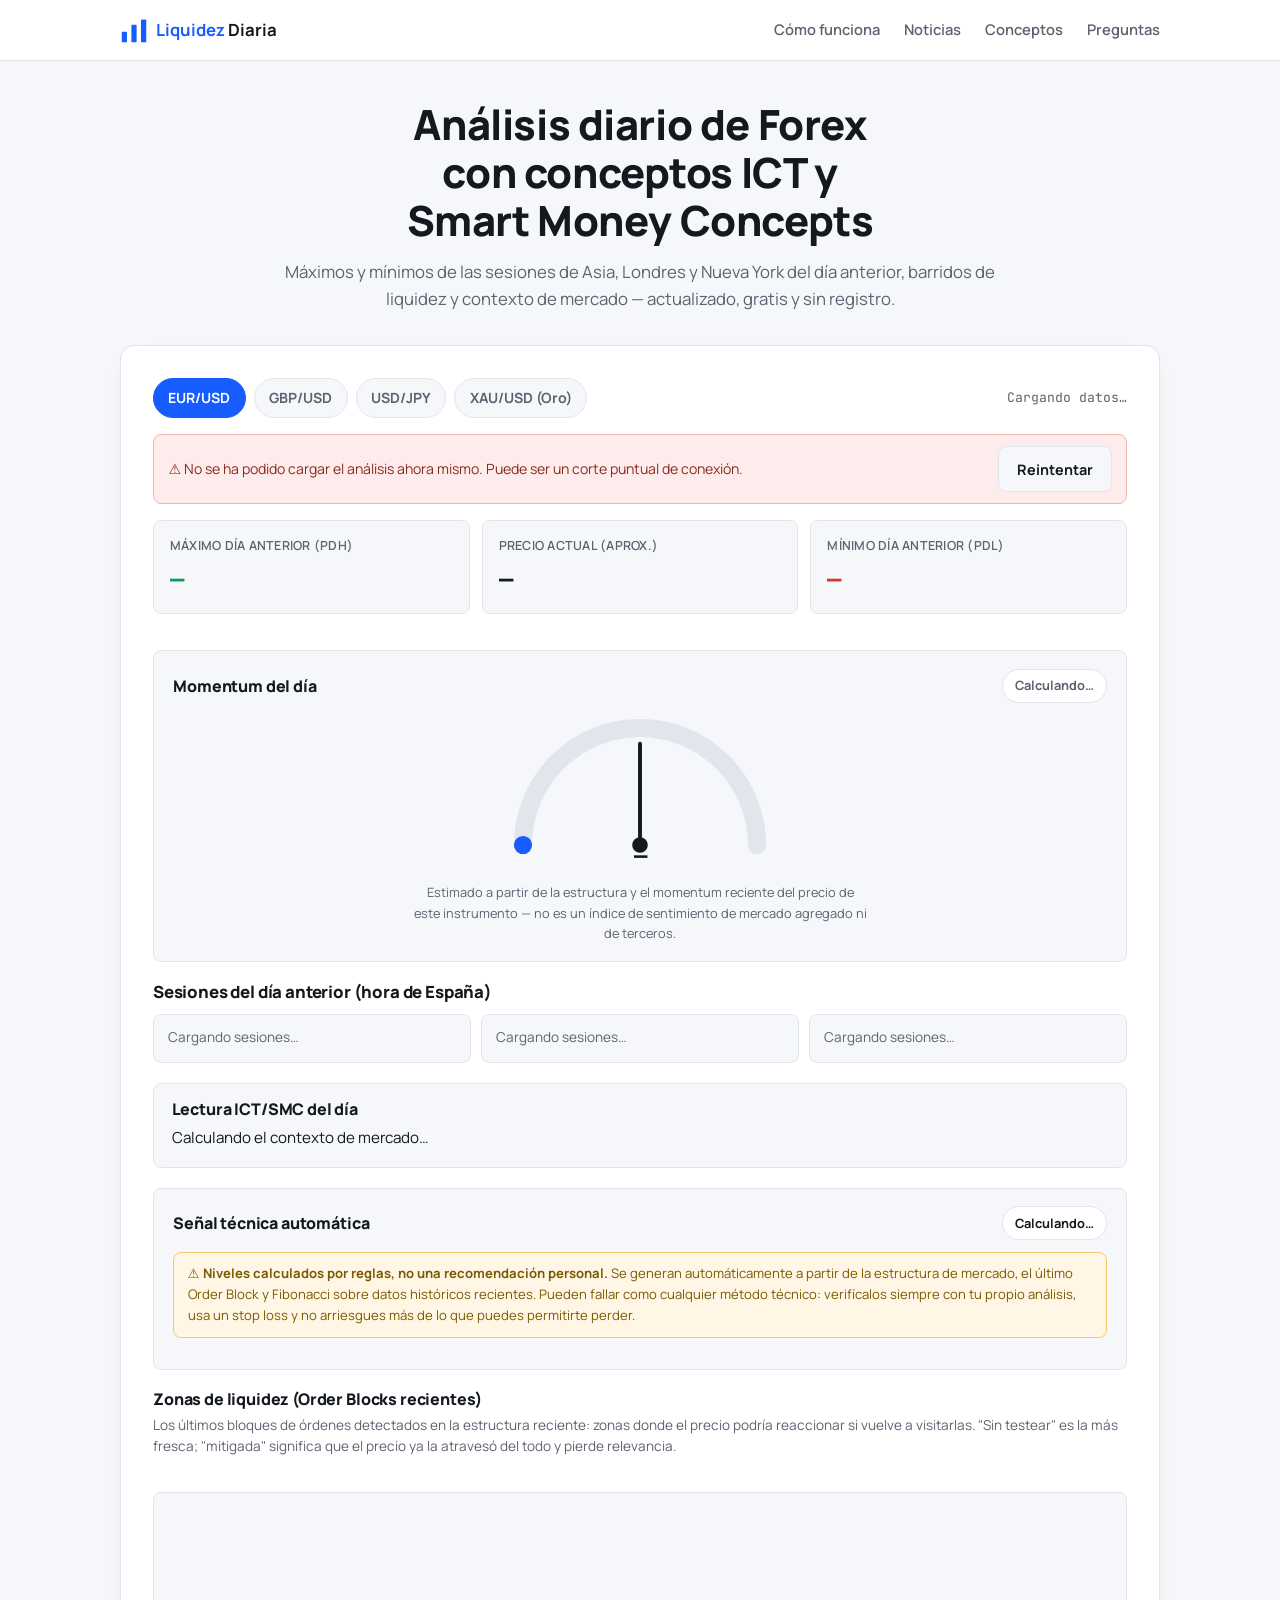
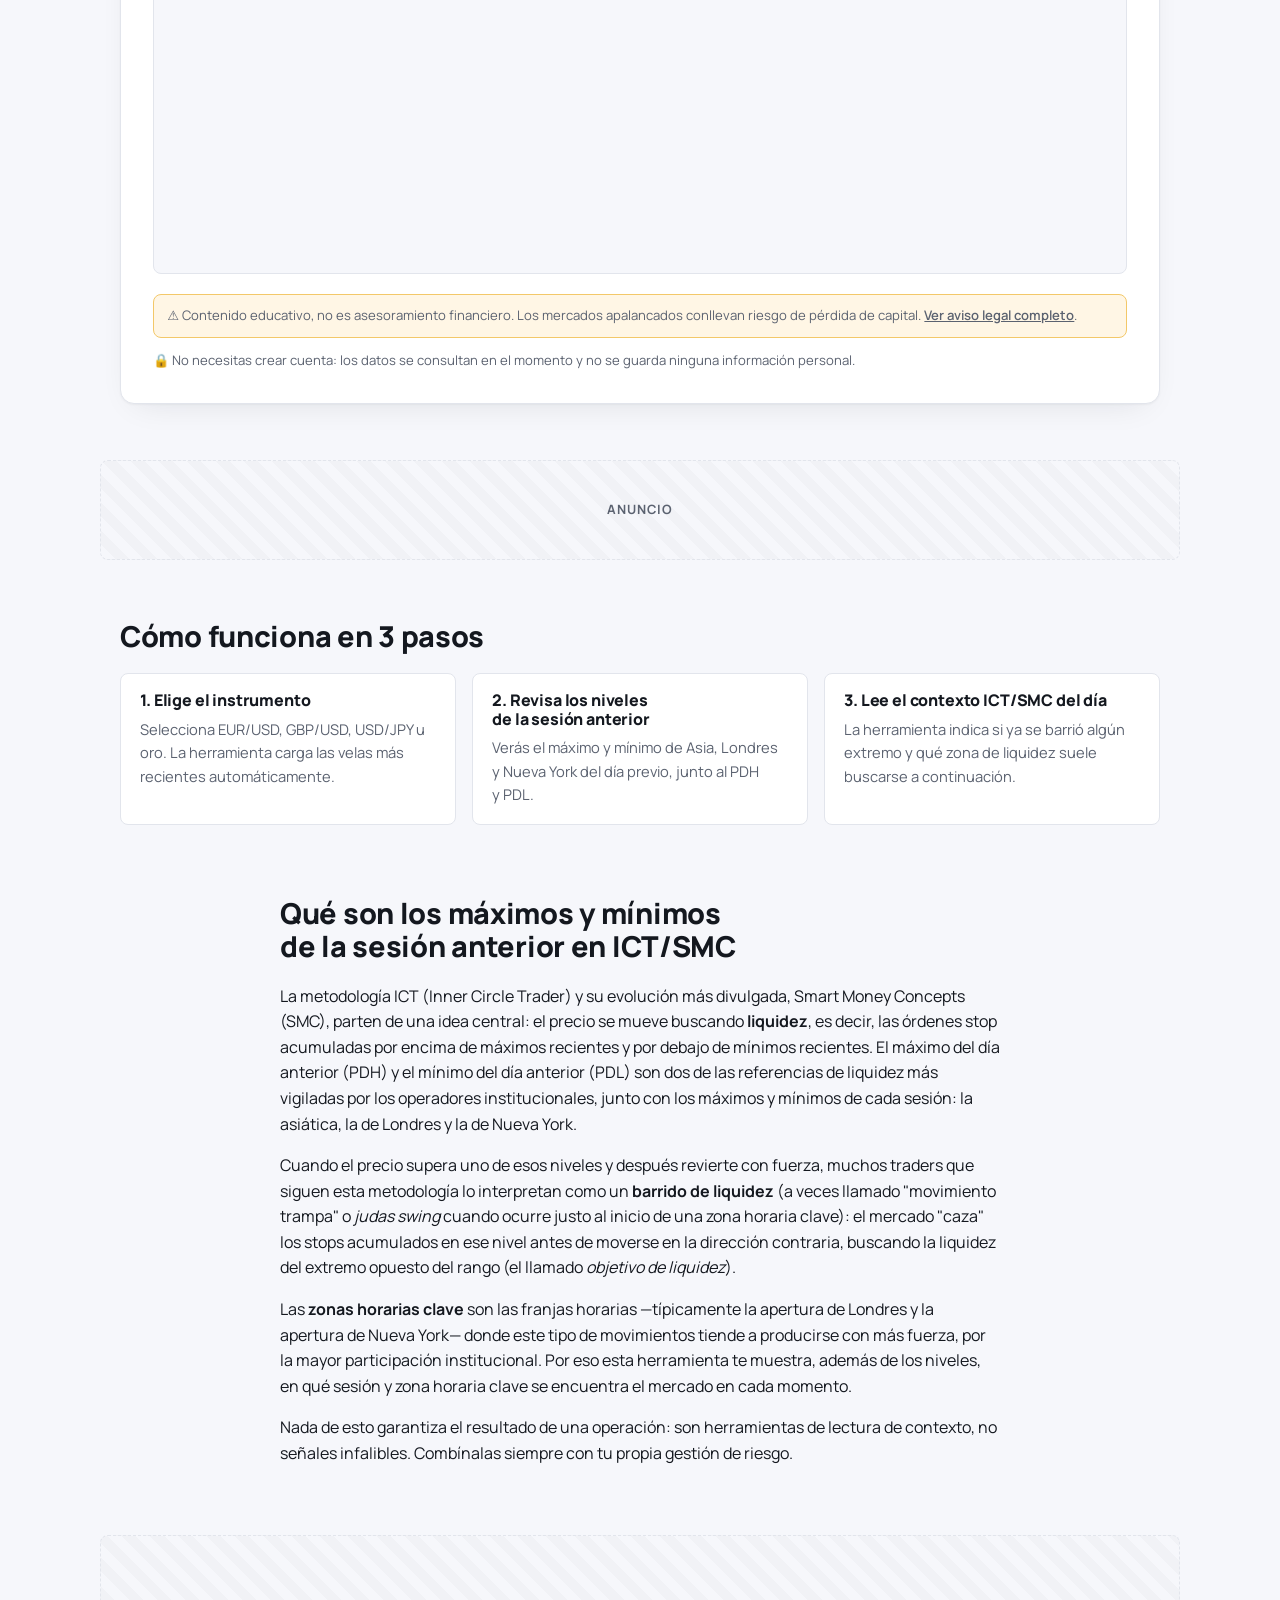
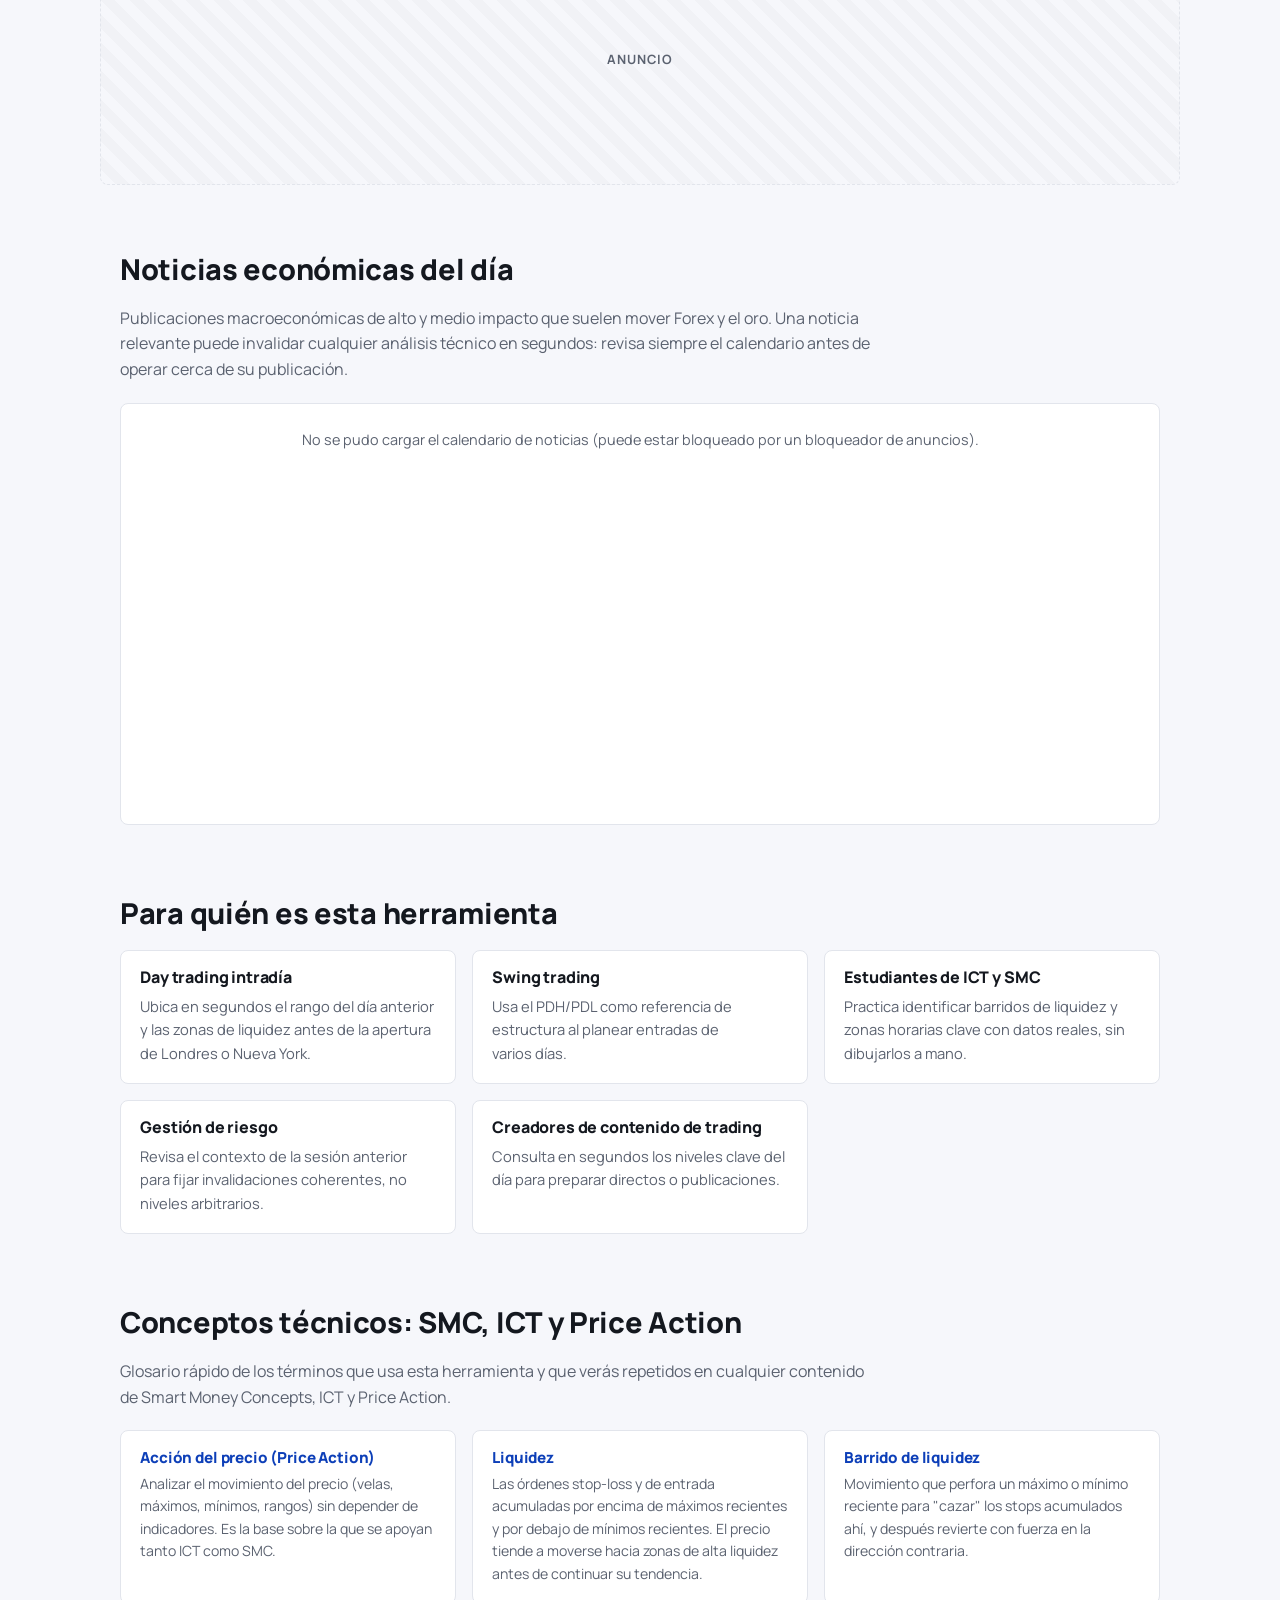
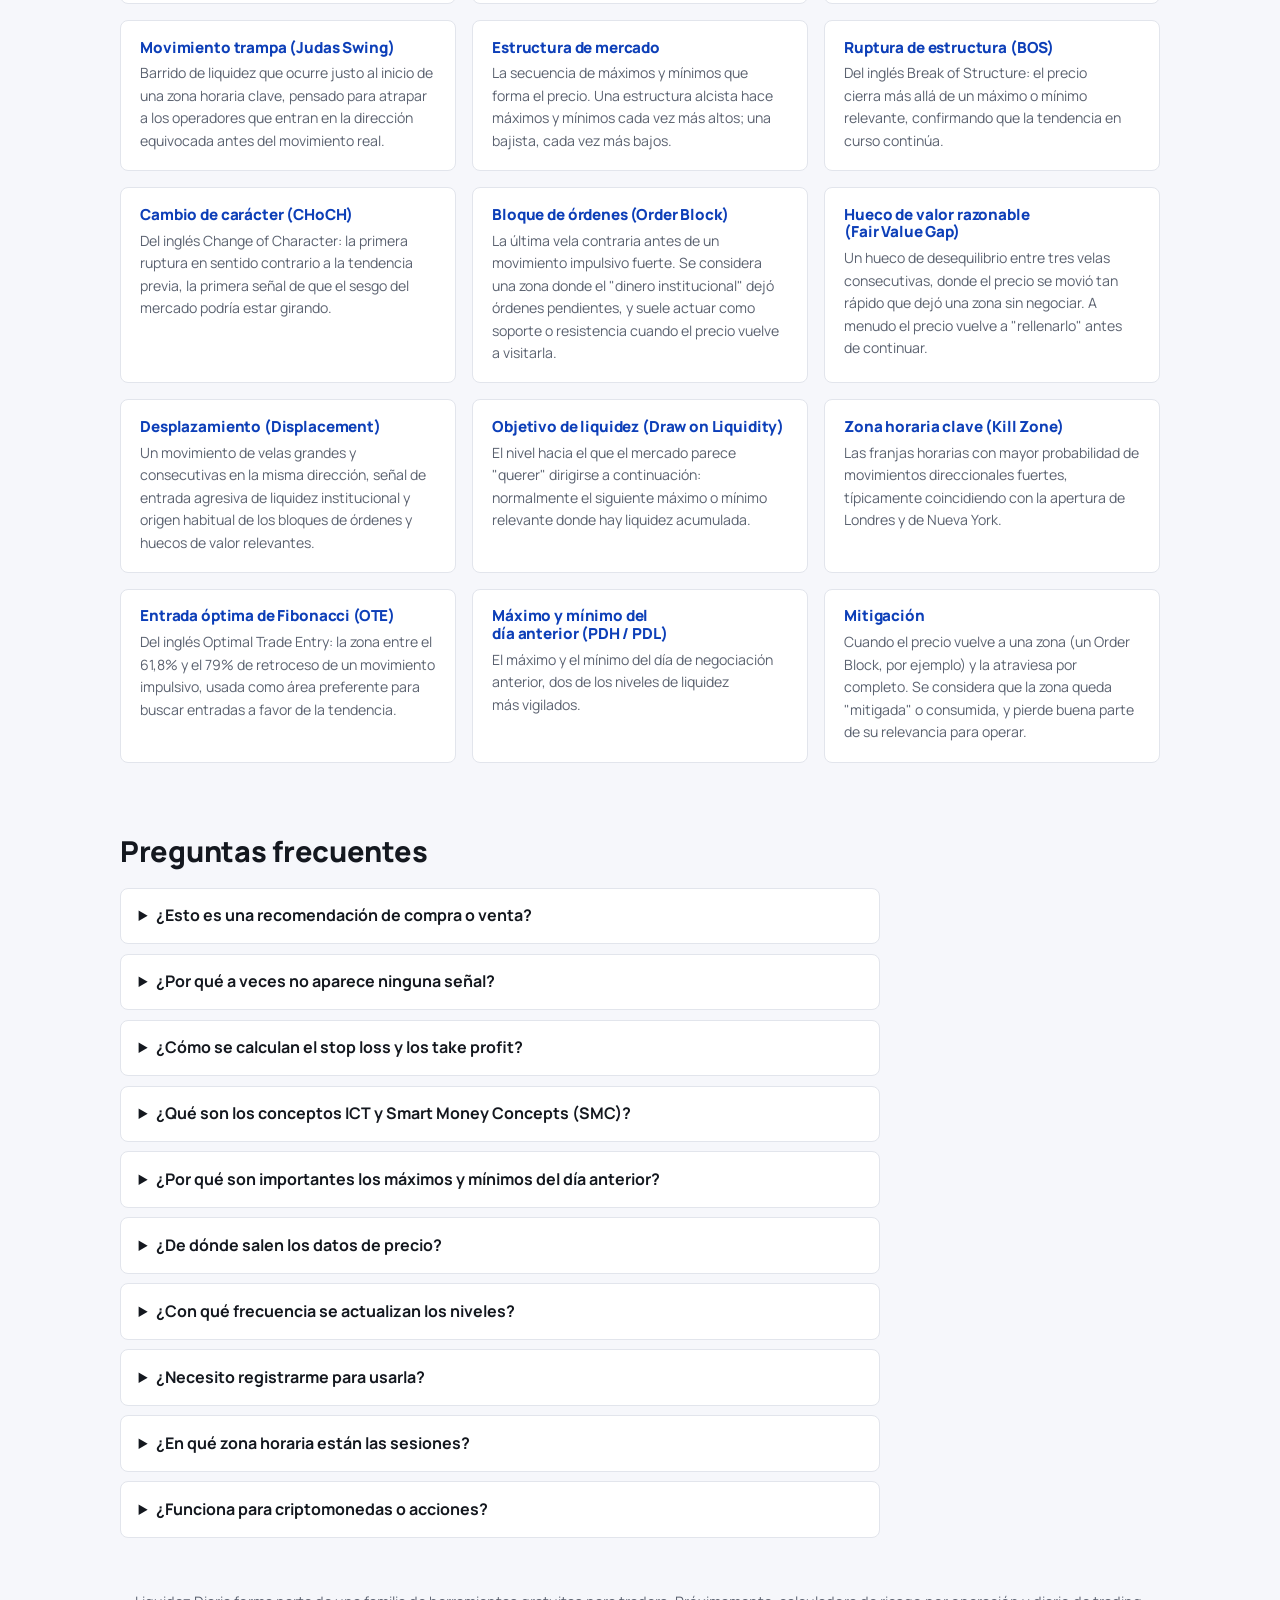
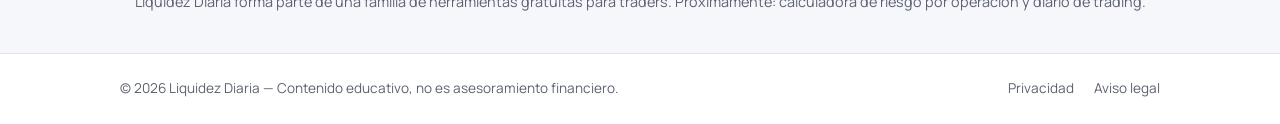
==== index.html @ e7c60a0b "Añadir panel de Momentum del día Nuevo gauge "Momentum del día" calculado en cliente a partir de la " ====
<!doctype html>
<html lang="es">
<head>
<meta charset="UTF-8">
<meta name="viewport" content="width=device-width, initial-scale=1">
<title>Señales Forex ICT/SMC gratis: TP, stop loss y niveles diarios | Liquidez Diaria</title>
<meta name="description" content="Análisis y señales diarias gratuitas de EUR/USD, GBP/USD, USD/JPY y oro: máximos y mínimos de la sesión anterior, Order Blocks, Fibonacci, niveles de entrada, take profit y stop loss con metodología ICT/SMC. Sin registro.">
<link rel="canonical" href="https://liquidezdiaria.com/">
<meta name="robots" content="index, follow">

<meta property="og:type" content="website">
<meta property="og:locale" content="es_ES">
<meta property="og:title" content="Liquidez Diaria — Señales y análisis Forex ICT/SMC de la sesión anterior">
<meta property="og:description" content="Máximos y mínimos de Asia, Londres y Nueva York, barridos de liquidez, Order Blocks, Fibonacci y niveles de entrada/TP/SL, actualizado y gratis.">
<meta property="og:image" content="assets/img/og-image.webp">
<meta name="twitter:card" content="summary_large_image">
<meta name="theme-color" content="#175cff">
<link rel="apple-touch-icon" href="assets/img/favicon.svg">

<link rel="preconnect" href="https://fonts.googleapis.com">
<link rel="preconnect" href="https://fonts.gstatic.com" crossorigin>
<link rel="preconnect" href="https://s3.tradingview.com">
<link rel="stylesheet" href="https://fonts.googleapis.com/css2?family=Manrope:wght@400;600;700;800&family=JetBrains+Mono:wght@400;600&display=swap">

<link rel="icon" href="assets/img/favicon.svg" type="image/svg+xml">
<link rel="stylesheet" href="styles.css?v=20260820a">

<script type="application/ld+json">
{
  "@context": "https://schema.org",
  "@type": "WebApplication",
  "name": "Liquidez Diaria",
  "description": "Herramienta gratuita de análisis y señales diarias para Forex y oro: niveles de entrada, stop loss y take profit calculados con Order Blocks, Fibonacci y liquidez sobre las sesiones del día anterior, con metodología ICT y Smart Money Concepts.",
  "applicationCategory": "FinanceApplication",
  "operatingSystem": "Any",
  "offers": { "@type": "Offer", "price": "0", "priceCurrency": "EUR" }
}
</script>
<script type="application/ld+json">
{
  "@context": "https://schema.org",
  "@type": "FAQPage",
  "mainEntity": [
    { "@type": "Question", "name": "¿Esto es una recomendación de compra o venta?", "acceptedAnswer": { "@type": "Answer", "text": "Los niveles de entrada, stop loss y take profit se calculan aplicando reglas técnicas (estructura de mercado, Order Blocks, Fibonacci y liquidez) sobre datos históricos, de forma automática. No son una recomendación personalizada ni una garantía de resultado." } },
    { "@type": "Question", "name": "¿Cómo se calculan el stop loss y los take profit?", "acceptedAnswer": { "@type": "Answer", "text": "El stop loss se coloca más allá del Order Block o el origen del movimiento. Los take profit usan la siguiente liquidez no capturada (por ejemplo el PDH/PDL) y extensiones de Fibonacci." } },
    { "@type": "Question", "name": "¿Qué son los conceptos ICT y Smart Money Concepts (SMC)?", "acceptedAnswer": { "@type": "Answer", "text": "Un conjunto de ideas sobre liquidez, barridos de liquidez, estructura de mercado y zonas horarias clave usadas para leer el comportamiento del precio." } },
    { "@type": "Question", "name": "¿Por qué son importantes los máximos y mínimos del día anterior?", "acceptedAnswer": { "@type": "Answer", "text": "Suelen actuar como imanes de liquidez: zonas donde el precio busca operativa antes de continuar o revertir su movimiento." } },
    { "@type": "Question", "name": "¿Necesito registrarme para usarla?", "acceptedAnswer": { "@type": "Answer", "text": "No, la herramienta funciona directamente al entrar, sin cuentas ni instalaciones." } }
  ]
}
</script>
</head>
<body>
<a class="skip-link" href="#herramienta">Ir a la herramienta</a>

<header class="site-header">
  <div class="container site-header__inner">
    <a class="logo" href="/">
      <svg width="28" height="28" viewBox="0 0 32 32" aria-hidden="true"><rect x="2" y="18" width="6" height="12" rx="1" fill="currentColor"/><rect x="13" y="10" width="6" height="20" rx="1" fill="currentColor"/><rect x="24" y="4" width="6" height="26" rx="1" fill="currentColor"/></svg>
      <span>Liquidez <strong>Diaria</strong></span>
    </a>
    <nav class="site-nav">
      <a href="#como-funciona">Cómo funciona</a>
      <a href="#noticias">Noticias</a>
      <a href="#conceptos">Conceptos</a>
      <a href="#faq">Preguntas</a>
    </nav>
  </div>
</header>

<main>
  <section class="hero container">
    <h1>Análisis diario de Forex con conceptos ICT y Smart Money Concepts</h1>
    <p class="hero__subtitle">Máximos y mínimos de las sesiones de Asia, Londres y Nueva York del día anterior, barridos de liquidez y contexto de mercado — actualizado, gratis y sin registro.</p>
  </section>

  <section id="herramienta" class="tool-section container">
    <noscript>
      <p class="noscript-aviso">Esta herramienta necesita JavaScript para calcular los niveles y la señal en tiempo real. Actívalo en tu navegador para usarla; mientras tanto puedes leer las secciones de más abajo sobre la metodología ICT/SMC.</p>
    </noscript>
    <div class="tool-card" data-tool-card data-state="cargando">

      <div class="tool-card__top">
        <div class="chip-group" data-instrument-switch role="tablist" aria-label="Elegir instrumento"></div>
        <span class="actualizado" data-actualizado>Cargando datos…</span>
      </div>

      <p class="fuente-aviso" data-fuente-aviso hidden></p>

      <div class="error-aviso" data-error-aviso hidden>
        <p>⚠️ No se ha podido cargar el análisis ahora mismo. Puede ser un corte puntual de conexión.</p>
        <button type="button" class="btn btn--ghost" data-reintentar>Reintentar</button>
      </div>

      <div class="niveles-grid">
        <div class="nivel-destacado nivel-destacado--pdh">
          <span class="nivel-destacado__label">Máximo día anterior (PDH)</span>
          <span class="nivel-destacado__valor" data-pdh>—</span>
        </div>
        <div class="nivel-destacado nivel-destacado--precio">
          <span class="nivel-destacado__label">Precio actual (aprox.)</span>
          <span class="nivel-destacado__valor" data-precio-actual>—</span>
        </div>
        <div class="nivel-destacado nivel-destacado--pdl">
          <span class="nivel-destacado__label">Mínimo día anterior (PDL)</span>
          <span class="nivel-destacado__valor" data-pdl>—</span>
        </div>
      </div>

      <div class="chips-estado" data-badges></div>

      <div class="gauge-panel" data-gauge-panel aria-live="polite">
        <div class="gauge-panel__top">
          <h2>Momentum del día</h2>
          <span class="gauge-panel__badge" data-gauge-badge>Calculando…</span>
        </div>
        <div class="gauge-wrap">
          <svg class="gauge-svg" viewBox="0 0 200 112" aria-hidden="true">
            <path d="M10,100 A90,90 0 0 1 190,100" fill="none" stroke="var(--border)" stroke-width="14" stroke-linecap="round"/>
            <path data-gauge-arc d="M10,100 A90,90 0 0 1 190,100" fill="none" stroke="var(--accent)" stroke-width="14" stroke-linecap="round" stroke-dasharray="0 282.74"/>
            <line data-gauge-needle x1="100" y1="100" x2="100" y2="22" stroke="var(--text)" stroke-width="3" stroke-linecap="round"/>
            <circle cx="100" cy="100" r="6" fill="var(--text)"/>
          </svg>
          <div class="gauge-value" data-gauge-valor>—</div>
        </div>
        <p class="gauge-nota">Estimado a partir de la estructura y el momentum reciente del precio de este instrumento — no es un índice de sentimiento de mercado agregado ni de terceros.</p>
      </div>

      <h2 class="sesiones-titulo">Sesiones del <span data-fecha-ayer>día anterior</span> (hora de España)</h2>
      <div class="sesiones-grid" data-sesiones>
        <div class="sesion-card sesion-card--vacia">Cargando sesiones…</div>
        <div class="sesion-card sesion-card--vacia">Cargando sesiones…</div>
        <div class="sesion-card sesion-card--vacia">Cargando sesiones…</div>
      </div>

      <div class="relato-card" aria-live="polite">
        <h2>Lectura ICT/SMC del día</h2>
        <p data-relato>Calculando el contexto de mercado…</p>
      </div>

      <div class="senal-panel" data-senal-panel data-sesgo="neutral" aria-live="polite">
        <div class="senal-panel__top">
          <h2>Señal técnica automática</h2>
          <span class="senal-badge" data-senal-badge>Calculando…</span>
        </div>

        <p class="senal-disclaimer">⚠️ <strong>Niveles calculados por reglas, no una recomendación personal.</strong> Se generan automáticamente a partir de la estructura de mercado, el último Order Block y Fibonacci sobre datos históricos recientes. Pueden fallar como cualquier método técnico: verifícalos siempre con tu propio análisis, usa un stop loss y no arriesgues más de lo que puedes permitirte perder.</p>

        <p class="senal-vacio" data-senal-neutral hidden>No hay señal.</p>

        <div class="senal-niveles" data-senal-niveles hidden>
          <div class="senal-niveles__grid">
            <div class="senal-nivel"><span class="senal-nivel__label">Zona de entrada</span><span class="senal-nivel__valor" data-senal-entrada>—</span></div>
            <div class="senal-nivel senal-nivel--sl"><span class="senal-nivel__label">Stop loss</span><span class="senal-nivel__valor" data-senal-sl>—</span></div>
            <div class="senal-nivel senal-nivel--tp"><span class="senal-nivel__label">Take profit 1</span><span class="senal-nivel__valor" data-senal-tp1>—</span></div>
            <div class="senal-nivel senal-nivel--tp"><span class="senal-nivel__label">Take profit 2</span><span class="senal-nivel__valor" data-senal-tp2>—</span></div>
            <div class="senal-nivel"><span class="senal-nivel__label">Ratio riesgo:beneficio</span><span class="senal-nivel__valor" data-senal-rr>—</span></div>
            <div class="senal-nivel"><span class="senal-nivel__label">Bloque de órdenes usado</span><span class="senal-nivel__valor" data-senal-ob>—</span></div>
          </div>
          <p class="senal-explicacion" data-senal-explicacion>—</p>
        </div>
      </div>

      <div class="zonas-panel">
        <h2>Zonas de liquidez (Order Blocks recientes)</h2>
        <p class="zonas-intro">Los últimos bloques de órdenes detectados en la estructura reciente: zonas donde el precio podría reaccionar si vuelve a visitarlas. "Sin testear" es la más fresca; "mitigada" significa que el precio ya la atravesó del todo y pierde relevancia.</p>
        <p class="zonas-vacio" data-zonas-vacio hidden>Todavía no se han detectado zonas de liquidez claras con los datos disponibles.</p>
        <div class="zonas-liquidez-grid" data-zonas-liquidez></div>
      </div>

      <div class="tv-chart-wrap">
        <div class="tv-chart" data-tv-chart></div>
      </div>

      <p class="disclaimer-inline">⚠️ Contenido educativo, no es asesoramiento financiero. Los mercados apalancados conllevan riesgo de pérdida de capital. <a href="aviso-legal.html">Ver aviso legal completo</a>.</p>

      <p class="privacidad-badge">🔒 No necesitas crear cuenta: los datos se consultan en el momento y no se guarda ninguna información personal.</p>
    </div>
  </section>

  <div class="ad-slot ad-slot--leaderboard container">
    <span>ANUNCIO</span>
    <!-- PEGA AQUÍ TU CÓDIGO DE ADSENSE -->
  </div>

  <section id="como-funciona" class="seccion container">
    <h2>Cómo funciona en 3 pasos</h2>
    <div class="pasos-grid" data-pasos>
      <div class="paso"><h3>1. Elige el instrumento</h3><p>Selecciona EUR/USD, GBP/USD, USD/JPY u oro. La herramienta carga las velas más recientes automáticamente.</p></div>
      <div class="paso"><h3>2. Revisa los niveles de la sesión anterior</h3><p>Verás el máximo y mínimo de Asia, Londres y Nueva York del día previo, junto al PDH y PDL.</p></div>
      <div class="paso"><h3>3. Lee el contexto ICT/SMC del día</h3><p>La herramienta indica si ya se barrió algún extremo y qué zona de liquidez suele buscarse a continuación.</p></div>
    </div>
  </section>

  <section class="seccion seccion--texto container">
    <h2>Qué son los máximos y mínimos de la sesión anterior en ICT/SMC</h2>
    <p>La metodología ICT (Inner Circle Trader) y su evolución más divulgada, Smart Money Concepts (SMC), parten de una idea central: el precio se mueve buscando <strong>liquidez</strong>, es decir, las órdenes stop acumuladas por encima de máximos recientes y por debajo de mínimos recientes. El máximo del día anterior (PDH) y el mínimo del día anterior (PDL) son dos de las referencias de liquidez más vigiladas por los operadores institucionales, junto con los máximos y mínimos de cada sesión: la asiática, la de Londres y la de Nueva York.</p>
    <p>Cuando el precio supera uno de esos niveles y después revierte con fuerza, muchos traders que siguen esta metodología lo interpretan como un <strong>barrido de liquidez</strong> (a veces llamado "movimiento trampa" o <em>judas swing</em> cuando ocurre justo al inicio de una zona horaria clave): el mercado "caza" los stops acumulados en ese nivel antes de moverse en la dirección contraria, buscando la liquidez del extremo opuesto del rango (el llamado <em>objetivo de liquidez</em>).</p>
    <p>Las <strong>zonas horarias clave</strong> son las franjas horarias —típicamente la apertura de Londres y la apertura de Nueva York— donde este tipo de movimientos tiende a producirse con más fuerza, por la mayor participación institucional. Por eso esta herramienta te muestra, además de los niveles, en qué sesión y zona horaria clave se encuentra el mercado en cada momento.</p>
    <p>Nada de esto garantiza el resultado de una operación: son herramientas de lectura de contexto, no señales infalibles. Combínalas siempre con tu propia gestión de riesgo.</p>
  </section>

  <div class="ad-slot ad-slot--incontent container">
    <span>ANUNCIO</span>
    <!-- PEGA AQUÍ TU CÓDIGO DE ADSENSE -->
  </div>

  <section id="noticias" class="seccion container">
    <h2>Noticias económicas del día</h2>
    <p class="seccion-intro">Publicaciones macroeconómicas de alto y medio impacto que suelen mover Forex y el oro. Una noticia relevante puede invalidar cualquier análisis técnico en segundos: revisa siempre el calendario antes de operar cerca de su publicación.</p>
    <div class="noticias-widget-wrap">
      <div class="tradingview-widget-container" data-noticias-widget>
        <p class="tv-fallback">Cargando calendario económico…</p>
      </div>
    </div>
  </section>

  <section id="usos" class="seccion container">
    <h2>Para quién es esta herramienta</h2>
    <div class="usos-grid" data-usos>
      <article class="uso-card"><h3>Day trading intradía</h3><p>Ubica en segundos el rango del día anterior y las zonas de liquidez antes de la apertura de Londres o Nueva York.</p></article>
      <article class="uso-card"><h3>Swing trading</h3><p>Usa el PDH/PDL como referencia de estructura al planear entradas de varios días.</p></article>
      <article class="uso-card"><h3>Estudiantes de ICT y SMC</h3><p>Practica identificar barridos de liquidez y zonas horarias clave con datos reales, sin dibujarlos a mano.</p></article>
      <article class="uso-card"><h3>Gestión de riesgo</h3><p>Revisa el contexto de la sesión anterior para fijar invalidaciones coherentes, no niveles arbitrarios.</p></article>
      <article class="uso-card"><h3>Creadores de contenido de trading</h3><p>Consulta en segundos los niveles clave del día para preparar directos o publicaciones.</p></article>
    </div>
  </section>

  <section id="conceptos" class="seccion container">
    <h2>Conceptos técnicos: SMC, ICT y Price Action</h2>
    <p class="seccion-intro">Glosario rápido de los términos que usa esta herramienta y que verás repetidos en cualquier contenido de Smart Money Concepts, ICT y Price Action.</p>
    <div class="conceptos-grid" data-conceptos>
      <div class="concepto-card"><h3>Acción del precio (Price Action)</h3><p>Analizar el movimiento del precio (velas, máximos, mínimos, rangos) sin depender de indicadores. Es la base sobre la que se apoyan tanto ICT como SMC.</p></div>
      <div class="concepto-card"><h3>Liquidez</h3><p>Las órdenes stop-loss y de entrada acumuladas por encima de máximos recientes y por debajo de mínimos recientes. El precio tiende a moverse hacia zonas de alta liquidez antes de continuar su tendencia.</p></div>
      <div class="concepto-card"><h3>Barrido de liquidez</h3><p>Movimiento que perfora un máximo o mínimo reciente para "cazar" los stops acumulados ahí, y después revierte con fuerza en la dirección contraria.</p></div>
      <div class="concepto-card"><h3>Movimiento trampa (Judas Swing)</h3><p>Barrido de liquidez que ocurre justo al inicio de una zona horaria clave, pensado para atrapar a los operadores que entran en la dirección equivocada antes del movimiento real.</p></div>
      <div class="concepto-card"><h3>Estructura de mercado</h3><p>La secuencia de máximos y mínimos que forma el precio. Una estructura alcista hace máximos y mínimos cada vez más altos; una bajista, cada vez más bajos.</p></div>
      <div class="concepto-card"><h3>Ruptura de estructura (BOS)</h3><p>Del inglés Break of Structure: el precio cierra más allá de un máximo o mínimo relevante, confirmando que la tendencia en curso continúa.</p></div>
      <div class="concepto-card"><h3>Cambio de carácter (CHoCH)</h3><p>Del inglés Change of Character: la primera ruptura en sentido contrario a la tendencia previa, la primera señal de que el sesgo del mercado podría estar girando.</p></div>
      <div class="concepto-card"><h3>Bloque de órdenes (Order Block)</h3><p>La última vela contraria antes de un movimiento impulsivo fuerte. Se considera una zona donde el "dinero institucional" dejó órdenes pendientes, y suele actuar como soporte o resistencia cuando el precio vuelve a visitarla.</p></div>
      <div class="concepto-card"><h3>Hueco de valor razonable (Fair Value Gap)</h3><p>Un hueco de desequilibrio entre tres velas consecutivas, donde el precio se movió tan rápido que dejó una zona sin negociar. A menudo el precio vuelve a "rellenarlo" antes de continuar.</p></div>
      <div class="concepto-card"><h3>Desplazamiento (Displacement)</h3><p>Un movimiento de velas grandes y consecutivas en la misma dirección, señal de entrada agresiva de liquidez institucional y origen habitual de los bloques de órdenes y huecos de valor relevantes.</p></div>
      <div class="concepto-card"><h3>Objetivo de liquidez (Draw on Liquidity)</h3><p>El nivel hacia el que el mercado parece "querer" dirigirse a continuación: normalmente el siguiente máximo o mínimo relevante donde hay liquidez acumulada.</p></div>
      <div class="concepto-card"><h3>Zona horaria clave (Kill Zone)</h3><p>Las franjas horarias con mayor probabilidad de movimientos direccionales fuertes, típicamente coincidiendo con la apertura de Londres y de Nueva York.</p></div>
      <div class="concepto-card"><h3>Entrada óptima de Fibonacci (OTE)</h3><p>Del inglés Optimal Trade Entry: la zona entre el 61,8% y el 79% de retroceso de un movimiento impulsivo, usada como área preferente para buscar entradas a favor de la tendencia.</p></div>
      <div class="concepto-card"><h3>Máximo y mínimo del día anterior (PDH / PDL)</h3><p>El máximo y el mínimo del día de negociación anterior, dos de los niveles de liquidez más vigilados.</p></div>
      <div class="concepto-card"><h3>Mitigación</h3><p>Cuando el precio vuelve a una zona (un Order Block, por ejemplo) y la atraviesa por completo. Se considera que la zona queda "mitigada" o consumida, y pierde buena parte de su relevancia para operar.</p></div>
    </div>
  </section>

  <section id="faq" class="seccion container">
    <h2>Preguntas frecuentes</h2>
    <div class="faq-list" data-faqs>
      <details><summary>¿Esto es una recomendación de compra o venta?</summary><p>Los niveles de entrada, stop loss y take profit se calculan aplicando reglas técnicas (estructura de mercado, Order Blocks, Fibonacci y liquidez) sobre datos históricos, de forma automática. No son una recomendación personalizada ni una garantía de resultado: verifícalos siempre con tu propio análisis antes de operar.</p></details>
      <details><summary>¿Por qué a veces no aparece ninguna señal?</summary><p>Cuando la estructura reciente no muestra una ruptura clara (BOS) ni un Order Block identificable, la herramienta lo indica en vez de inventar una señal forzada.</p></details>
      <details><summary>¿Cómo se calculan el stop loss y los take profit?</summary><p>El stop loss se coloca más allá del Order Block o el origen del movimiento. Los take profit usan la siguiente liquidez no capturada (por ejemplo el PDH/PDL) y extensiones de Fibonacci (127% y 161,8%).</p></details>
      <details><summary>¿Qué son los conceptos ICT y Smart Money Concepts (SMC)?</summary><p>Un conjunto de ideas sobre liquidez, barridos de liquidez, estructura de mercado y zonas horarias clave.</p></details>
      <details><summary>¿Por qué son importantes los máximos y mínimos del día anterior?</summary><p>El PDH y el PDL suelen actuar como imanes de liquidez: zonas donde es probable que el precio busque operativa antes de continuar o revertir.</p></details>
      <details><summary>¿De dónde salen los datos de precio?</summary><p>De fuentes de mercado de acceso gratuito, actualizadas periódicamente. Si fallan, la web te avisa y muestra la última actualización disponible o un ejemplo ilustrativo.</p></details>
      <details><summary>¿Con qué frecuencia se actualizan los niveles?</summary><p>Varias veces por hora. La hora de la última actualización aparece junto al análisis de cada instrumento.</p></details>
      <details><summary>¿Necesito registrarme para usarla?</summary><p>No, funciona directamente al entrar, sin cuentas ni instalaciones.</p></details>
      <details><summary>¿En qué zona horaria están las sesiones?</summary><p>En hora de España (con el cambio de horario de verano/invierno aplicado automáticamente). Asia, Londres y Nueva York equivalen aproximadamente a 01:00–09:00, 09:00–14:00 y 14:00–22:00 en horario de invierno (una hora más en horario de verano); son franjas aproximadas y simplificadas con fines educativos, no coinciden exactamente con el horario oficial de cada bolsa.</p></details>
      <details><summary>¿Funciona para criptomonedas o acciones?</summary><p>Por ahora se centra en EUR/USD, GBP/USD, USD/JPY y XAU/USD (oro).</p></details>
    </div>
  </section>

  <aside class="mas-herramientas container">
    <p>Liquidez Diaria forma parte de una familia de herramientas gratuitas para traders. Próximamente: calculadora de riesgo por operación y diario de trading.</p>
  </aside>
</main>

<footer class="site-footer">
  <div class="container site-footer__inner">
    <p>© <span data-anio>2026</span> Liquidez Diaria — Contenido educativo, no es asesoramiento financiero.</p>
    <nav>
      <a href="privacidad.html">Privacidad</a>
      <a href="aviso-legal.html">Aviso legal</a>
    </nav>
  </div>
</footer>

<!-- Pop-up de anuncio: se dispara tras generar un análisis, con cierre explícito -->
<dialog class="ad-dialog" data-ad-popup>
  <button type="button" class="ad-dialog__close" data-ad-popup-close aria-label="Cerrar anuncio">×</button>
  <div class="ad-slot ad-slot--popup">
    <span>ANUNCIO</span>
    <!-- PEGA AQUÍ TU CÓDIGO DE ADSENSE -->
  </div>
  <button type="button" class="btn btn--ghost" data-ad-popup-close>Cerrar y seguir</button>
</dialog>

<!-- Notificación de esquina -->
<aside class="ad-toast" data-ad-toast hidden>
  <button type="button" class="ad-toast__close" data-ad-toast-close aria-label="Cerrar notificación">×</button>
  <div class="ad-slot ad-slot--toast"><span>ANUNCIO</span></div>
</aside>

<script defer src="lib/manifest.js?v=20260820a"></script>
<script defer src="main.js?v=20260820a"></script>
</body>
</html>
---- styles.css ----
/* =============================================================
   1. Tokens
   ============================================================= */
:root {
  --bg: #f6f7fb;
  --surface: #ffffff;
  --border: #e2e5ec;
  --text: #14181f;
  --text-muted: #5b6270;
  --accent: #175cff;
  --accent-dark: #0d3fb8;
  --up: #0a9d5a;
  --down: #d1372f;
  --warn-bg: #fff6e5;
  --warn-border: #f3c869;
  --radius: 14px;
  --radius-sm: 8px;
  --sans: "Manrope", system-ui, -apple-system, "Segoe UI", sans-serif;
  --mono: "JetBrains Mono", ui-monospace, monospace;
  --ease-out: cubic-bezier(0.16, 1, 0.3, 1);
  --container: 1080px;
}
@media (prefers-color-scheme: dark) {
  :root {
    --bg: #0d1015;
    --surface: #171b23;
    --border: #262c38;
    --text: #eef1f6;
    --text-muted: #9aa3b2;
    --warn-bg: #2a2410;
    --warn-border: #8a6c1c;
  }
}

/* =============================================================
   2. Reset & base
   ============================================================= */
*, *::before, *::after { box-sizing: border-box; margin: 0; }
html { -webkit-text-size-adjust: 100%; tab-size: 2; scroll-behavior: smooth; }
@media (prefers-reduced-motion: reduce) { html { scroll-behavior: auto; } }
body {
  font-family: var(--sans);
  font-size: 16px;
  line-height: 1.6;
  background: var(--bg);
  color: var(--text);
  -webkit-font-smoothing: antialiased;
  overflow-x: clip;
  overscroll-behavior-y: none;
}
img, svg, video { display: block; max-width: 100%; }
button { font: inherit; color: inherit; cursor: pointer; border: 0; background: none; }
a { color: inherit; text-decoration: none; }
p { text-wrap: pretty; }
h1, h2, h3 { text-wrap: balance; line-height: 1.15; letter-spacing: -0.01em; font-weight: 800; }
::selection { background: var(--accent); color: #fff; }
:focus-visible { outline: 2px solid var(--accent); outline-offset: 3px; border-radius: 4px; }

.skip-link {
  position: fixed; top: -100px; left: 1rem;
  padding: .6rem 1rem; background: var(--accent); color: #fff;
  z-index: 9999; border-radius: 8px; font-weight: 600;
  transition: top .2s var(--ease-out);
}
.skip-link:focus { top: 1rem; }

/* =============================================================
   3. Utilities
   ============================================================= */
.container { width: 100%; max-width: var(--container); margin-inline: auto; padding-inline: 1.25rem; }

/* =============================================================
   4. Header
   ============================================================= */
.site-header { padding-block: 1rem; border-bottom: 1px solid var(--border); background: var(--surface); }
.site-header__inner { display: flex; align-items: center; justify-content: space-between; gap: 1rem; }
.logo { display: flex; align-items: center; gap: .5rem; font-weight: 700; font-size: 1.05rem; color: var(--accent); }
.logo strong { color: var(--text); }
.site-nav { display: none; gap: 1.5rem; font-size: .92rem; font-weight: 600; color: var(--text-muted); }
.site-nav a:hover { color: var(--accent); }
@media (min-width: 720px) { .site-nav { display: flex; } }

/* =============================================================
   5. Hero
   ============================================================= */
.hero { padding-block: 2.5rem 1.5rem; text-align: center; max-width: 760px; }
.hero h1 { font-size: clamp(1.7rem, 4.6vw, 2.6rem); }
.hero__subtitle { margin-top: .9rem; color: var(--text-muted); font-size: 1.05rem; }

/* =============================================================
   6. Tool card
   ============================================================= */
.tool-section { padding-block: .5rem 2rem; }
.tool-card {
  background: var(--surface);
  border: 1px solid var(--border);
  border-radius: var(--radius);
  padding: 1.25rem;
  box-shadow: 0 1px 2px rgba(20, 24, 31, .04), 0 12px 32px -16px rgba(20, 24, 31, .12);
}
@media (min-width: 720px) { .tool-card { padding: 2rem; } }

.tool-card__top { display: flex; flex-wrap: wrap; align-items: center; justify-content: space-between; gap: .75rem; margin-bottom: 1rem; }
.actualizado { font-size: .82rem; color: var(--text-muted); font-family: var(--mono); }

.chip-group { display: flex; flex-wrap: wrap; gap: .5rem; }
.chip-btn {
  padding: .5rem .9rem; border-radius: 999px; border: 1px solid var(--border);
  font-weight: 700; font-size: .88rem; background: var(--bg); color: var(--text-muted);
  transition: all .15s var(--ease-out);
}
.chip-btn:hover { border-color: var(--accent); color: var(--accent); }
.chip-btn.is-active { background: var(--accent); border-color: var(--accent); color: #fff; }

.fuente-aviso {
  background: var(--warn-bg); border: 1px solid var(--warn-border); color: #7a5a00;
  padding: .6rem .8rem; border-radius: var(--radius-sm); font-size: .85rem; margin-bottom: 1rem;
}
@media (prefers-color-scheme: dark) { .fuente-aviso { color: #e8c96a; } }

.error-aviso {
  display: flex; flex-wrap: wrap; align-items: center; justify-content: space-between; gap: .75rem;
  background: #fdeceb; border: 1px solid #f3b3ae; color: #8a2a23;
  padding: .7rem .9rem; border-radius: var(--radius-sm); font-size: .88rem; margin-bottom: 1rem;
}
.error-aviso p { margin: 0; }
.error-aviso .btn { flex-shrink: 0; }
@media (prefers-color-scheme: dark) { .error-aviso { background: #3a1613; border-color: #6b2924; color: #ff9a92; } }

.noscript-aviso {
  background: var(--warn-bg); border: 1px solid var(--warn-border); color: #7a5a00;
  padding: .9rem 1rem; border-radius: var(--radius-sm); font-size: .9rem; margin-bottom: 1rem;
}

.niveles-grid { display: grid; grid-template-columns: 1fr; gap: .75rem; margin-bottom: 1rem; }
@media (min-width: 640px) { .niveles-grid { grid-template-columns: repeat(3, 1fr); } }
.nivel-destacado {
  background: var(--bg); border: 1px solid var(--border); border-radius: var(--radius-sm);
  padding: .9rem 1rem; display: flex; flex-direction: column; gap: .3rem;
}
.nivel-destacado__label { font-size: .78rem; color: var(--text-muted); font-weight: 600; text-transform: uppercase; letter-spacing: .02em; }
.nivel-destacado__valor { font-family: var(--mono); font-size: 1.5rem; font-weight: 700; }
.nivel-destacado--pdh .nivel-destacado__valor { color: var(--up); }
.nivel-destacado--pdl .nivel-destacado__valor { color: var(--down); }

.chips-estado { display: flex; flex-wrap: wrap; gap: .5rem; margin-bottom: 1.25rem; }
.chip { font-size: .78rem; font-weight: 700; padding: .35rem .7rem; border-radius: 999px; background: var(--bg); border: 1px solid var(--border); color: var(--text-muted); }
.chip--alerta { background: #fdeceb; border-color: #f3b3ae; color: var(--down); }
.chip--activo { background: #e7f0ff; border-color: #b9d0ff; color: var(--accent-dark); }
@media (prefers-color-scheme: dark) {
  .chip--alerta { background: #3a1613; color: #ff9a92; border-color: #6b2924; }
  .chip--activo { background: #142a52; color: #9dc0ff; border-color: #2c4a86; }
}

.sesiones-titulo { font-size: 1.05rem; margin-bottom: .75rem; }
.sesiones-grid { display: grid; grid-template-columns: 1fr; gap: .6rem; margin-bottom: 1.25rem; }
@media (min-width: 640px) { .sesiones-grid { grid-template-columns: repeat(3, 1fr); } }
.sesion-card { background: var(--bg); border: 1px solid var(--border); border-radius: var(--radius-sm); padding: .8rem .9rem; }
.sesion-card--vacia { color: var(--text-muted); font-size: .85rem; }
.sesion-card__label { display: block; font-weight: 700; font-size: .85rem; margin-bottom: .1rem; }
.sesion-card__rango { display: block; font-family: var(--mono); font-size: .78rem; color: var(--text-muted); margin-bottom: .45rem; }
.sesion-card__niveles { display: flex; gap: 1rem; font-family: var(--mono); font-size: .88rem; }
.sesion-card__niveles em { font-style: normal; color: var(--text-muted); margin-right: .25rem; }

.relato-card { background: var(--bg); border: 1px solid var(--border); border-radius: var(--radius-sm); padding: 1rem 1.1rem; margin-bottom: 1.25rem; }
.relato-card h2 { font-size: 1rem; margin-bottom: .5rem; }
.relato-card p { font-size: .95rem; color: var(--text); }

.tv-chart-wrap { margin-bottom: 1.25rem; border: 1px solid var(--border); border-radius: var(--radius-sm); overflow: hidden; background: var(--bg); }
.tv-chart { height: 380px; min-height: 320px; }
.tv-fallback { padding: 1.5rem; text-align: center; color: var(--text-muted); font-size: .9rem; }

.disclaimer-inline { font-size: .82rem; color: var(--text-muted); background: var(--warn-bg); border: 1px solid var(--warn-border); border-radius: var(--radius-sm); padding: .65rem .85rem; margin-bottom: .75rem; }
.disclaimer-inline a { text-decoration: underline; font-weight: 600; }
.privacidad-badge { font-size: .82rem; color: var(--text-muted); }

/* =============================================================
   6bis. Panel de señal técnica automática
   ============================================================= */
.senal-panel {
  background: var(--bg); border: 1px solid var(--border); border-radius: var(--radius-sm);
  padding: 1.1rem 1.2rem; margin-bottom: 1.25rem;
}
.senal-panel[data-sesgo="alcista"] { border-left: 4px solid var(--up); }
.senal-panel[data-sesgo="bajista"] { border-left: 4px solid var(--down); }
.senal-panel__top { display: flex; flex-wrap: wrap; align-items: center; justify-content: space-between; gap: .6rem; margin-bottom: .75rem; }
.senal-panel__top h2 { font-size: 1rem; }
.senal-badge { font-size: .8rem; font-weight: 700; padding: .35rem .75rem; border-radius: 999px; background: var(--surface); border: 1px solid var(--border); }
.senal-panel[data-sesgo="alcista"] .senal-badge { background: #e6f6ee; border-color: #a9e0c3; color: var(--up); }
.senal-panel[data-sesgo="bajista"] .senal-badge { background: #fdeceb; border-color: #f3b3ae; color: var(--down); }
@media (prefers-color-scheme: dark) {
  .senal-panel[data-sesgo="alcista"] .senal-badge { background: #0f2e1f; color: #6fe3a6; border-color: #1c5c3c; }
  .senal-panel[data-sesgo="bajista"] .senal-badge { background: #3a1613; color: #ff9a92; border-color: #6b2924; }
}
.senal-disclaimer {
  font-size: .82rem; color: #7a5a00; background: var(--warn-bg); border: 1px solid var(--warn-border);
  border-radius: var(--radius-sm); padding: .65rem .85rem; margin-bottom: .85rem;
}
@media (prefers-color-scheme: dark) { .senal-disclaimer { color: #e8c96a; } }
.senal-vacio { color: var(--text-muted); font-size: .92rem; }
.senal-niveles__grid { display: grid; grid-template-columns: 1fr; gap: .6rem; margin-bottom: .85rem; }
@media (min-width: 640px) { .senal-niveles__grid { grid-template-columns: repeat(3, 1fr); } }
.senal-nivel { background: var(--surface); border: 1px solid var(--border); border-radius: var(--radius-sm); padding: .7rem .85rem; display: flex; flex-direction: column; gap: .3rem; }
.senal-nivel__label { font-size: .75rem; font-weight: 600; text-transform: uppercase; letter-spacing: .02em; color: var(--text-muted); }
.senal-nivel__valor { font-family: var(--mono); font-size: 1.1rem; font-weight: 700; }
.senal-nivel--sl .senal-nivel__valor { color: var(--down); }
.senal-nivel--tp .senal-nivel__valor { color: var(--up); }
.senal-explicacion { font-size: .88rem; color: var(--text-muted); }

/* =============================================================
   6quater. Zonas de liquidez (varios Order Blocks)
   ============================================================= */
.zonas-panel { margin-bottom: 1.25rem; }
.zonas-panel h2 { font-size: 1rem; margin-bottom: .4rem; }
.zonas-intro { font-size: .85rem; color: var(--text-muted); margin-bottom: .85rem; }
.zonas-vacio { font-size: .88rem; color: var(--text-muted); }
.zonas-liquidez-grid { display: grid; grid-template-columns: 1fr; gap: .6rem; }
@media (min-width: 640px) { .zonas-liquidez-grid { grid-template-columns: repeat(2, 1fr); } }
.zona-liquidez {
  background: var(--bg); border: 1px solid var(--border); border-radius: var(--radius-sm);
  padding: .75rem .9rem; display: flex; flex-direction: column; gap: .3rem;
  border-left: 4px solid var(--border);
}
.zona-liquidez--alcista { border-left-color: var(--up); }
.zona-liquidez--bajista { border-left-color: var(--down); }
.zona-liquidez--mitigada { opacity: .55; }
.zona-liquidez__top { display: flex; align-items: center; justify-content: space-between; gap: .5rem; }
.zona-liquidez__tipo { font-size: .82rem; font-weight: 700; }
.zona-liquidez__estado { font-size: .72rem; font-weight: 700; padding: .2rem .55rem; border-radius: 999px; background: var(--surface); border: 1px solid var(--border); color: var(--text-muted); text-transform: uppercase; letter-spacing: .02em; }
.zona-liquidez--sin-testear .zona-liquidez__estado { background: #e7f0ff; border-color: #b9d0ff; color: var(--accent-dark); }
.zona-liquidez--testeada .zona-liquidez__estado { background: var(--warn-bg); border-color: var(--warn-border); color: #7a5a00; }
@media (prefers-color-scheme: dark) {
  .zona-liquidez--sin-testear .zona-liquidez__estado { background: #142a52; color: #9dc0ff; border-color: #2c4a86; }
  .zona-liquidez--testeada .zona-liquidez__estado { color: #e8c96a; }
}
.zona-liquidez__rango { font-family: var(--mono); font-weight: 700; font-size: 1rem; }
.zona-liquidez__fecha { font-size: .76rem; color: var(--text-muted); }

/* =============================================================
   6quinquies. Gauge de momentum del día (propio, no de terceros)
   ============================================================= */
.gauge-panel {
  background: var(--bg); border: 1px solid var(--border); border-radius: var(--radius-sm);
  padding: 1.1rem 1.2rem; margin-bottom: 1.25rem;
}
.gauge-panel__top { display: flex; flex-wrap: wrap; align-items: center; justify-content: space-between; gap: .6rem; margin-bottom: .5rem; }
.gauge-panel__top h2 { font-size: 1rem; }
.gauge-panel__badge {
  font-size: .8rem; font-weight: 700; padding: .35rem .75rem; border-radius: 999px;
  background: var(--surface); border: 1px solid var(--border); color: var(--text-muted);
}
.gauge-panel__badge[data-gauge-clase="codicia-extrema"],
.gauge-panel__badge[data-gauge-clase="codicia"] { background: #e6f6ee; border-color: #a9e0c3; color: var(--up); }
.gauge-panel__badge[data-gauge-clase="miedo-extremo"],
.gauge-panel__badge[data-gauge-clase="miedo"] { background: #fdeceb; border-color: #f3b3ae; color: var(--down); }
@media (prefers-color-scheme: dark) {
  .gauge-panel__badge[data-gauge-clase="codicia-extrema"],
  .gauge-panel__badge[data-gauge-clase="codicia"] { background: #0f2e1f; color: #6fe3a6; border-color: #1c5c3c; }
  .gauge-panel__badge[data-gauge-clase="miedo-extremo"],
  .gauge-panel__badge[data-gauge-clase="miedo"] { background: #3a1613; color: #ff9a92; border-color: #6b2924; }
}
.gauge-wrap { display: flex; flex-direction: column; align-items: center; gap: .25rem; padding-block: .25rem .5rem; }
.gauge-svg { width: 100%; max-width: 260px; height: auto; }
.gauge-svg [data-gauge-arc] { transition: stroke-dasharray .5s var(--ease-out), stroke .5s var(--ease-out); }
.gauge-svg [data-gauge-needle] { transform-origin: 100px 100px; transition: transform .5s var(--ease-out); }
.gauge-value { font-family: var(--mono); font-size: 1.4rem; font-weight: 700; margin-top: -1.6rem; }
.gauge-nota { font-size: .8rem; color: var(--text-muted); text-align: center; max-width: 480px; margin-inline: auto; }

/* =============================================================
   6ter. Conceptos técnicos y noticias
   ============================================================= */
.seccion-intro { color: var(--text-muted); margin-bottom: 1.25rem; max-width: 760px; }
.conceptos-grid { display: grid; grid-template-columns: 1fr; gap: 1rem; }
@media (min-width: 640px) { .conceptos-grid { grid-template-columns: repeat(2, 1fr); } }
@media (min-width: 960px) { .conceptos-grid { grid-template-columns: repeat(3, 1fr); } }
.concepto-card { background: var(--surface); border: 1px solid var(--border); border-radius: var(--radius-sm); padding: 1.1rem 1.2rem; }
.concepto-card h3 { font-size: .95rem; margin-bottom: .4rem; color: var(--accent-dark); }
.concepto-card p { font-size: .88rem; color: var(--text-muted); }
.noticias-widget-wrap { background: var(--surface); border: 1px solid var(--border); border-radius: var(--radius-sm); overflow: hidden; min-height: 420px; }
.tradingview-widget-container { min-height: 420px; }

/* =============================================================
   7. Ad slots — placeholders only
   ============================================================= */
.ad-slot {
  display: flex; align-items: center; justify-content: center;
  min-height: 90px; border: 1px dashed var(--border); border-radius: var(--radius-sm);
  color: var(--text-muted); font-weight: 700; letter-spacing: .08em; font-size: .8rem;
  background: repeating-linear-gradient(45deg, transparent, transparent 10px, rgba(0,0,0,.02) 10px, rgba(0,0,0,.02) 20px);
}
.ad-slot--leaderboard { margin-block: 1.5rem; min-height: 100px; }
.ad-slot--incontent { margin-block: 2rem; min-height: 250px; }
.ad-slot--popup { min-height: 200px; margin-block: 1rem; }
.ad-slot--toast { min-height: 70px; width: 220px; }

.ad-dialog { border: 1px solid var(--border); border-radius: var(--radius); padding: 1.25rem; max-width: 340px; width: 90vw; background: var(--surface); color: var(--text); }
.ad-dialog::backdrop { background: rgba(10, 12, 16, .55); }
.ad-dialog__close { position: absolute; top: .6rem; right: .8rem; font-size: 1.3rem; line-height: 1; color: var(--text-muted); }
.ad-dialog__close:hover { color: var(--text); }
.ad-dialog .btn { width: 100%; margin-top: .5rem; }

.ad-toast {
  position: fixed; right: 1rem; bottom: 1rem; z-index: 500;
  background: var(--surface); border: 1px solid var(--border); border-radius: var(--radius-sm);
  padding: .6rem; box-shadow: 0 12px 32px -12px rgba(0,0,0,.25);
  opacity: 0; transform: translateY(12px); transition: opacity .3s var(--ease-out), transform .3s var(--ease-out);
}
.ad-toast.is-visible { opacity: 1; transform: translateY(0); }
.ad-toast__close { position: absolute; top: -.5rem; right: -.5rem; width: 22px; height: 22px; border-radius: 50%; background: var(--text); color: var(--surface); font-size: .85rem; display: flex; align-items: center; justify-content: center; }

.btn { display: inline-flex; align-items: center; justify-content: center; padding: .65rem 1.1rem; border-radius: var(--radius-sm); font-weight: 700; font-size: .9rem; }
.btn--ghost { background: var(--bg); border: 1px solid var(--border); color: var(--text); }
.btn--ghost:hover { border-color: var(--accent); color: var(--accent); }

/* =============================================================
   8. Content sections
   ============================================================= */
.seccion { padding-block: 2.25rem; }
.seccion h2 { font-size: clamp(1.35rem, 3vw, 1.8rem); margin-bottom: 1.25rem; }
.seccion--texto { max-width: 760px; }
.seccion--texto p { margin-bottom: 1rem; color: var(--text); }
.seccion--texto p:last-child { margin-bottom: 0; }

.pasos-grid, .usos-grid { display: grid; grid-template-columns: 1fr; gap: 1rem; }
@media (min-width: 640px) { .pasos-grid { grid-template-columns: repeat(3, 1fr); } .usos-grid { grid-template-columns: repeat(2, 1fr); } }
@media (min-width: 960px) { .usos-grid { grid-template-columns: repeat(3, 1fr); } }
.paso, .uso-card {
  background: var(--surface); border: 1px solid var(--border); border-radius: var(--radius-sm);
  padding: 1.1rem 1.2rem;
}
.paso h3, .uso-card h3 { font-size: 1rem; margin-bottom: .5rem; }
.paso p, .uso-card p { font-size: .92rem; color: var(--text-muted); }

.faq-list { display: flex; flex-direction: column; gap: .6rem; max-width: 760px; }
.faq-list details { background: var(--surface); border: 1px solid var(--border); border-radius: var(--radius-sm); padding: .9rem 1.1rem; }
.faq-list summary { font-weight: 700; cursor: pointer; }
.faq-list p { margin-top: .6rem; color: var(--text-muted); font-size: .92rem; }

.mas-herramientas { padding-block: 1rem 2.5rem; color: var(--text-muted); font-size: .9rem; text-align: center; }

/* =============================================================
   9. Footer
   ============================================================= */
.site-footer { border-top: 1px solid var(--border); padding-block: 1.5rem; background: var(--surface); }
.site-footer__inner { display: flex; flex-direction: column; gap: .75rem; align-items: center; text-align: center; font-size: .85rem; color: var(--text-muted); }
.site-footer nav { display: flex; gap: 1.25rem; }
.site-footer nav a:hover { color: var(--accent); }
@media (min-width: 640px) { .site-footer__inner { flex-direction: row; justify-content: space-between; text-align: left; } }

/* =============================================================
   10. Tool state machine
   ============================================================= */
.tool-card[data-state="cargando"] .relato-card p::after { content: " ⏳"; }
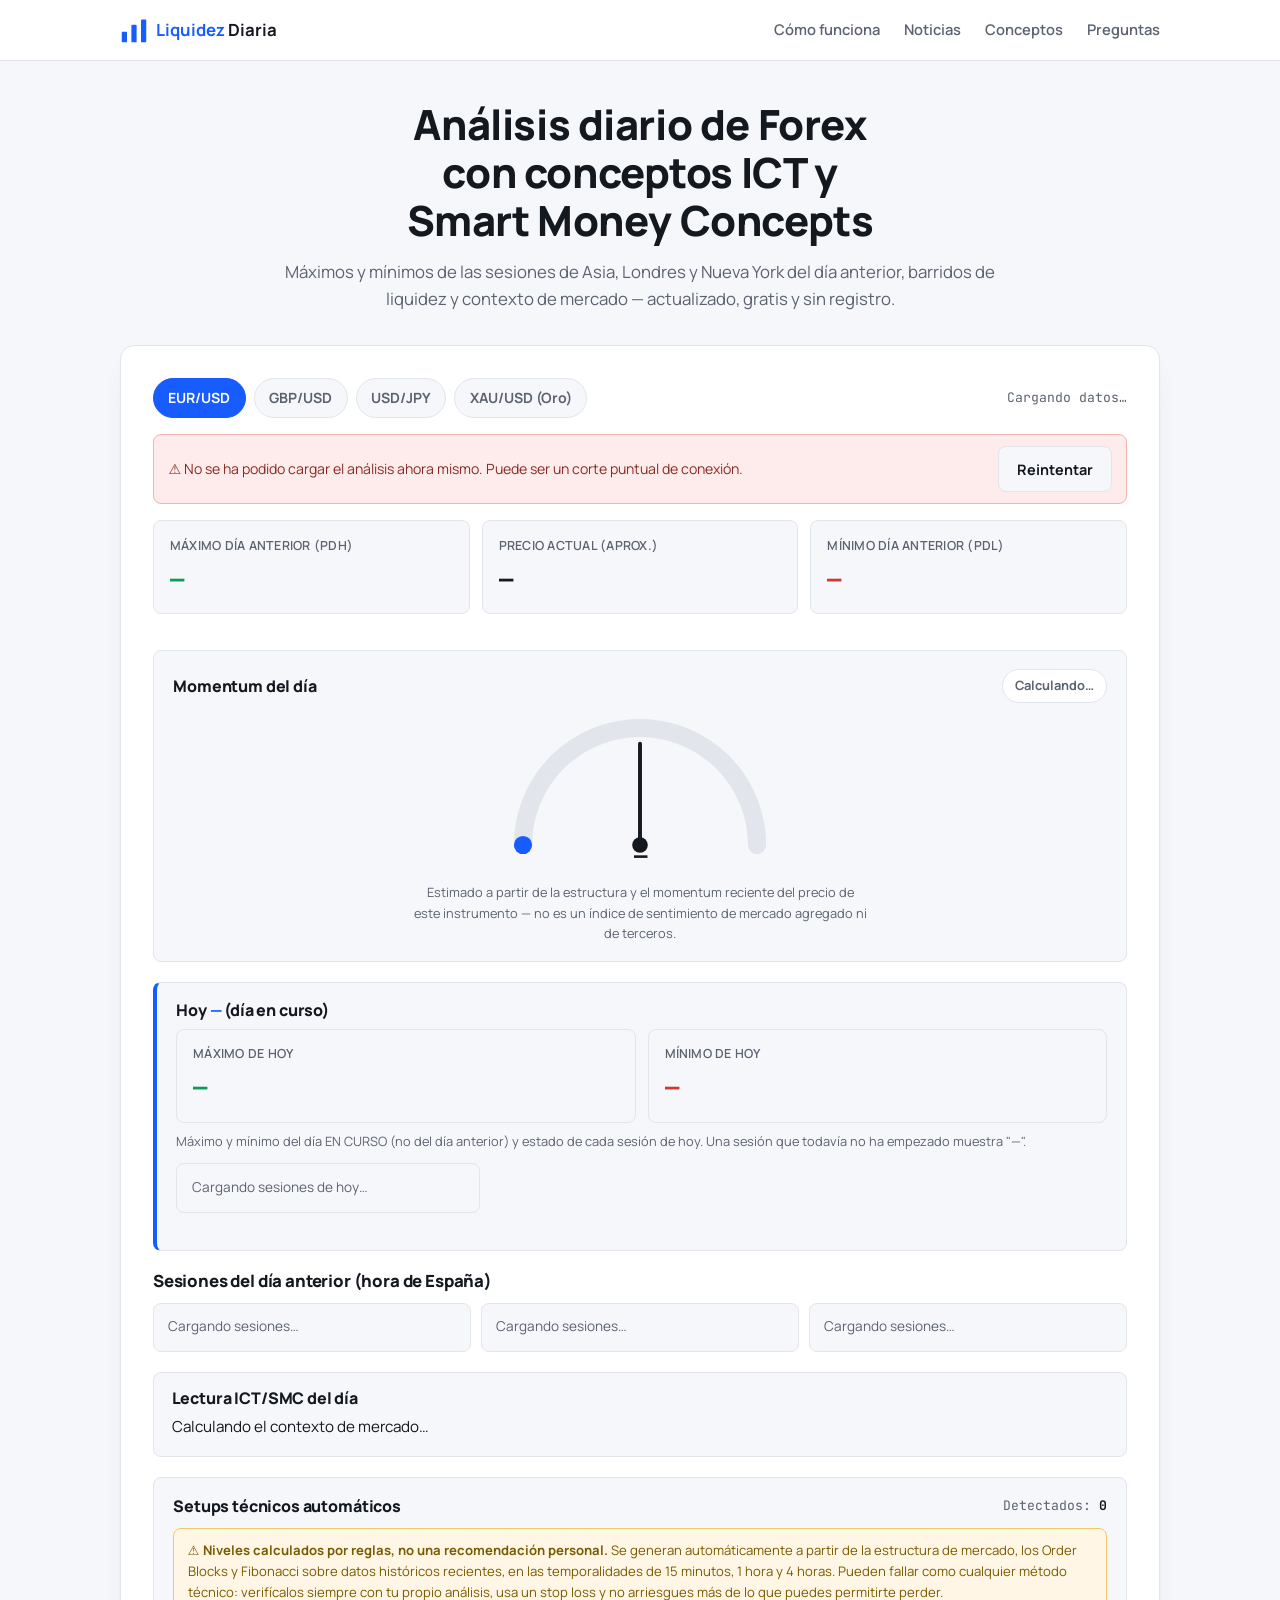
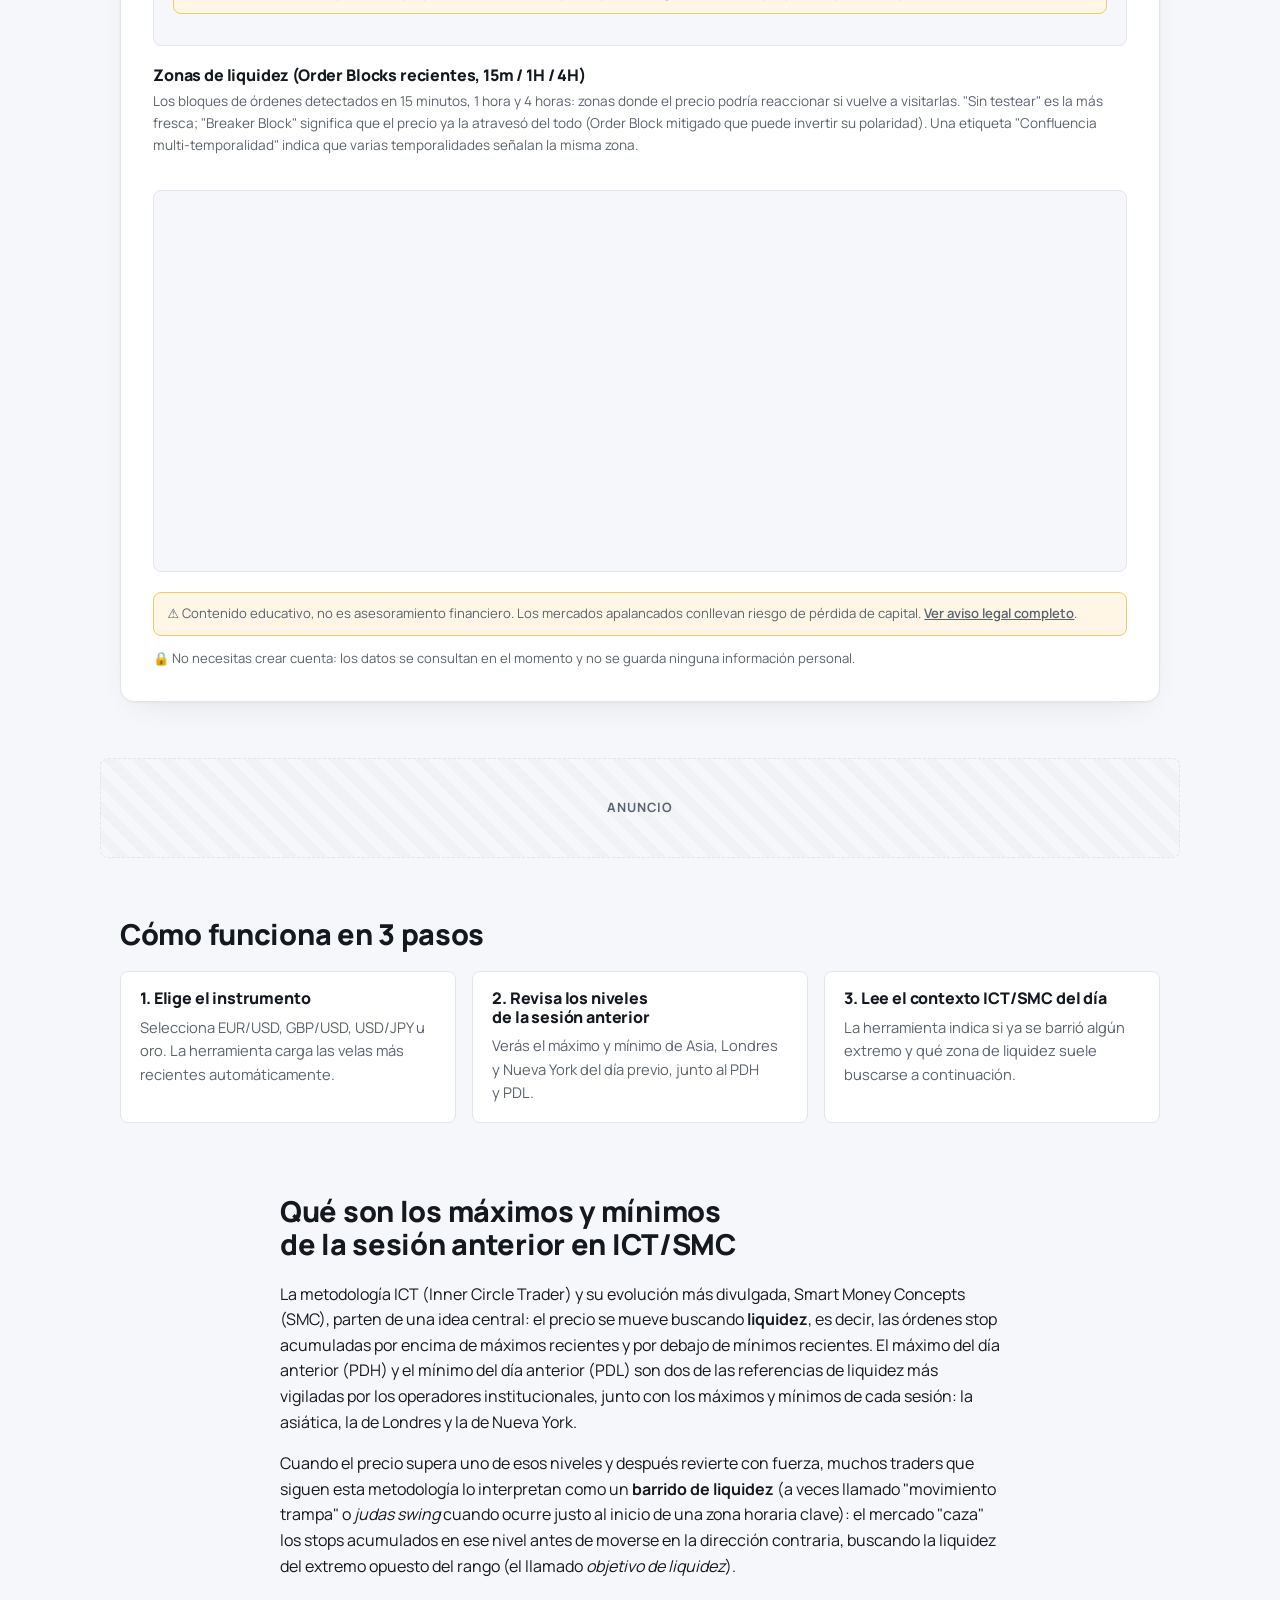
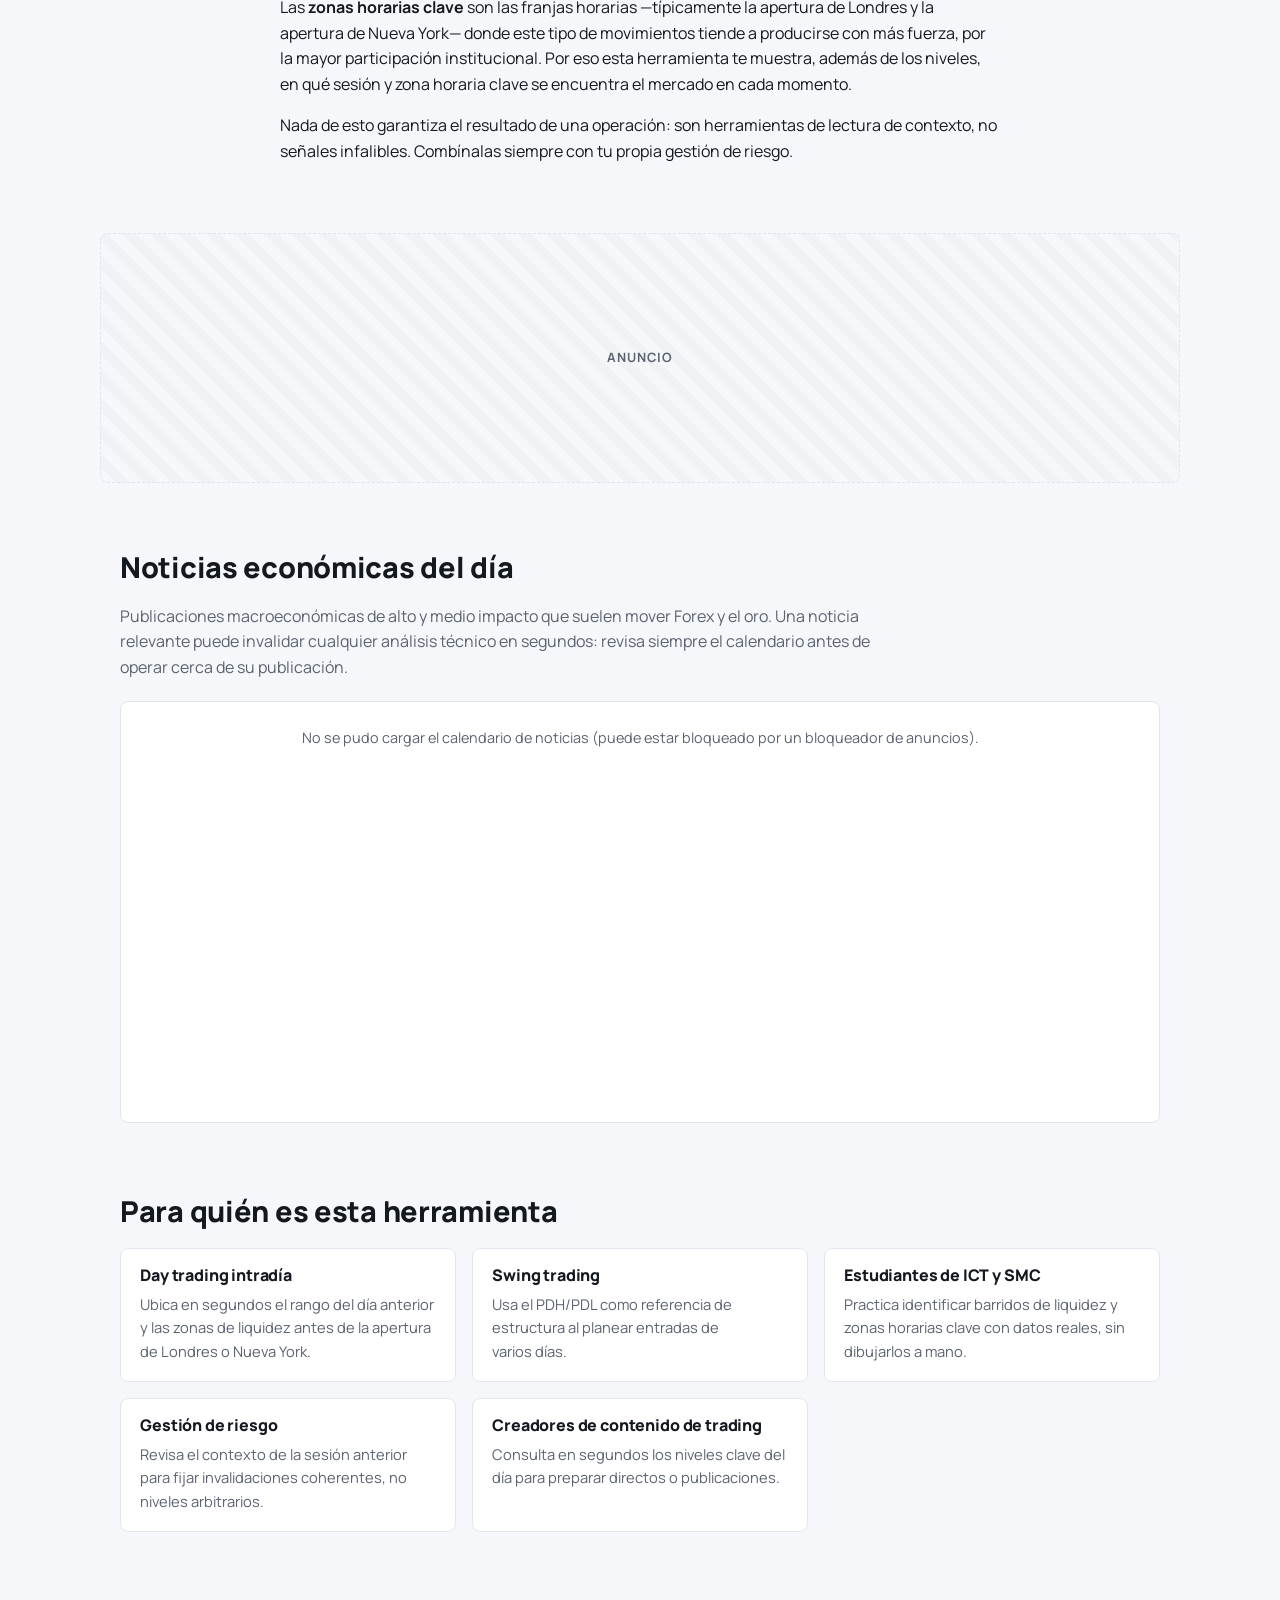
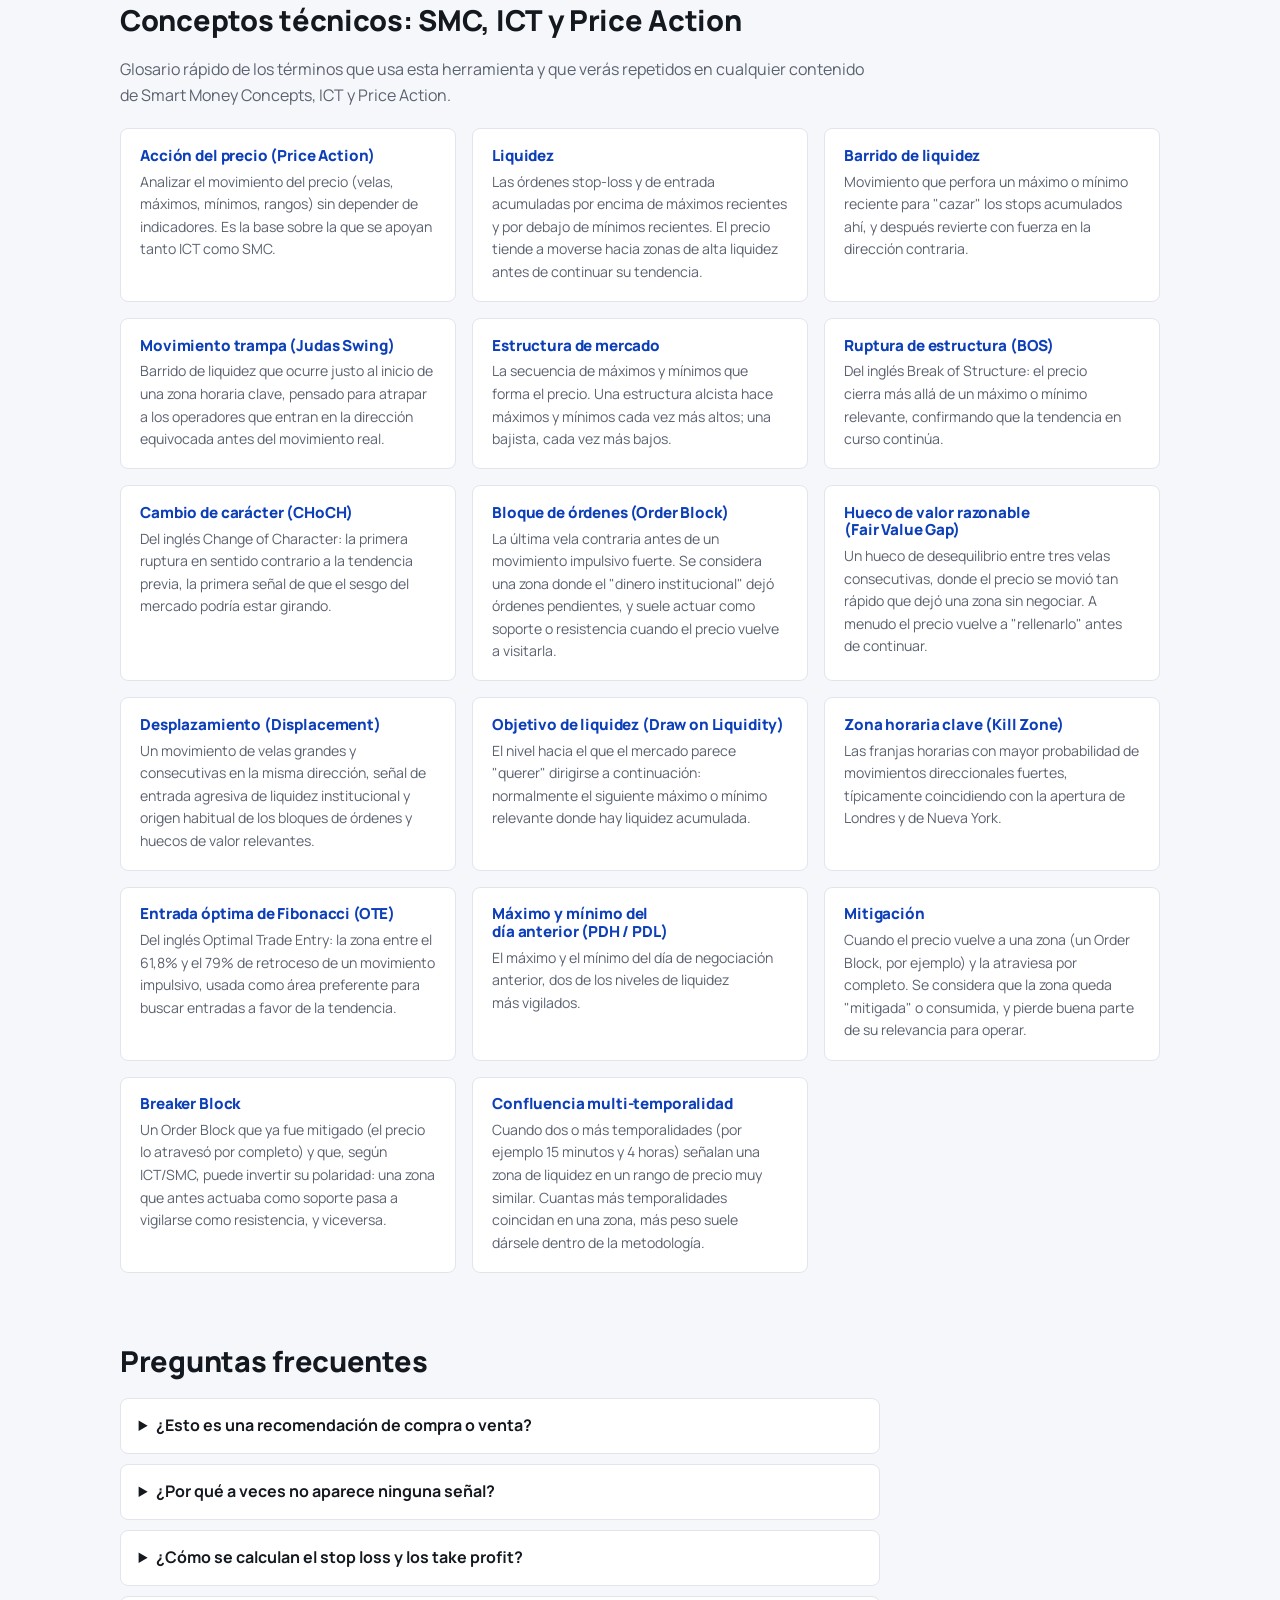
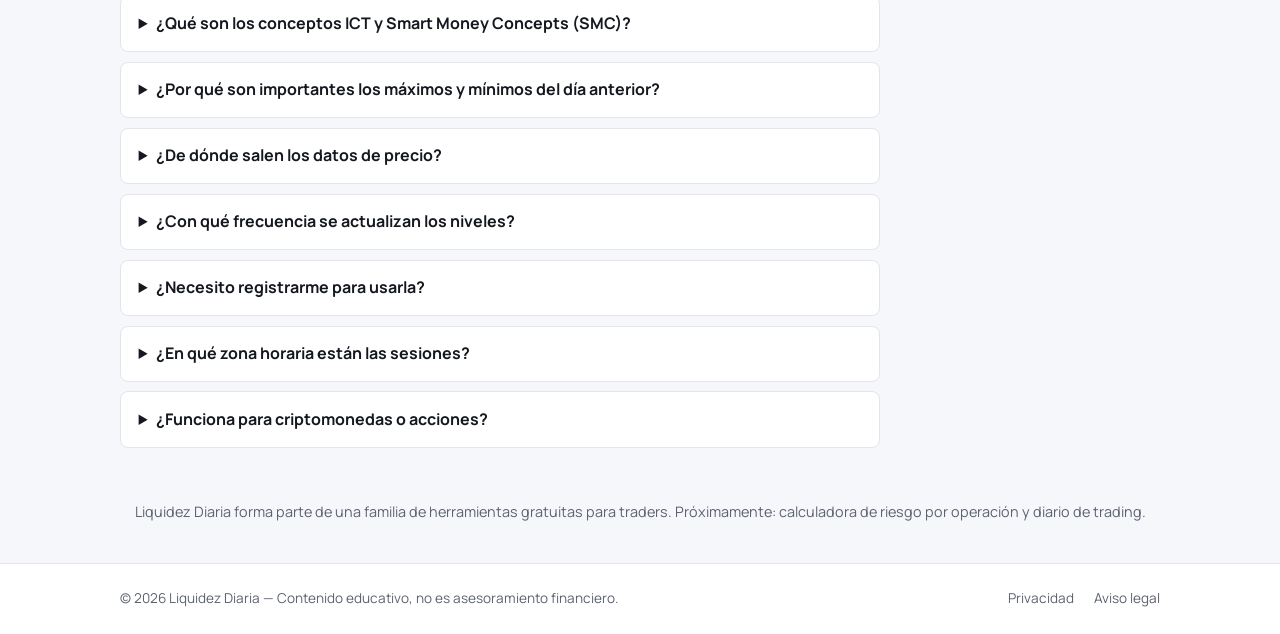
==== commit 1a8770ff: "Multi-temporalidad (15m/1H/4H), mas setups, OTE, confluencias, Bitcoin, panel Hoy y ajuste noticias" ====
--- a/index.html
+++ b/index.html
@@ -23,7 +23,7 @@
 <link rel="stylesheet" href="https://fonts.googleapis.com/css2?family=Manrope:wght@400;600;700;800&family=JetBrains+Mono:wght@400;600&display=swap">
 
 <link rel="icon" href="assets/img/favicon.svg" type="image/svg+xml">
-<link rel="stylesheet" href="styles.css?v=20260820a">
+<link rel="stylesheet" href="styles.css?v=20260820b">
 
 <script type="application/ld+json">
 {
@@ -126,6 +126,24 @@
         <p class="gauge-nota">Estimado a partir de la estructura y el momentum reciente del precio de este instrumento — no es un índice de sentimiento de mercado agregado ni de terceros.</p>
       </div>
 
+      <div class="hoy-panel" data-hoy-panel aria-live="polite">
+        <h2>Hoy <span data-fecha-hoy>—</span> (día en curso)</h2>
+        <div class="niveles-grid niveles-grid--hoy">
+          <div class="nivel-destacado nivel-destacado--pdh">
+            <span class="nivel-destacado__label">Máximo de hoy</span>
+            <span class="nivel-destacado__valor" data-hoy-max>—</span>
+          </div>
+          <div class="nivel-destacado nivel-destacado--pdl">
+            <span class="nivel-destacado__label">Mínimo de hoy</span>
+            <span class="nivel-destacado__valor" data-hoy-min>—</span>
+          </div>
+        </div>
+        <p class="hoy-nota">Máximo y mínimo del día EN CURSO (no del día anterior) y estado de cada sesión de hoy. Una sesión que todavía no ha empezado muestra "—".</p>
+        <div class="sesiones-grid" data-sesiones-hoy>
+          <div class="sesion-card sesion-card--vacia">Cargando sesiones de hoy…</div>
+        </div>
+      </div>
+
       <h2 class="sesiones-titulo">Sesiones del <span data-fecha-ayer>día anterior</span> (hora de España)</h2>
       <div class="sesiones-grid" data-sesiones>
         <div class="sesion-card sesion-card--vacia">Cargando sesiones…</div>
@@ -138,32 +156,22 @@
         <p data-relato>Calculando el contexto de mercado…</p>
       </div>
 
-      <div class="senal-panel" data-senal-panel data-sesgo="neutral" aria-live="polite">
-        <div class="senal-panel__top">
-          <h2>Señal técnica automática</h2>
-          <span class="senal-badge" data-senal-badge>Calculando…</span>
-        </div>
-
-        <p class="senal-disclaimer">⚠️ <strong>Niveles calculados por reglas, no una recomendación personal.</strong> Se generan automáticamente a partir de la estructura de mercado, el último Order Block y Fibonacci sobre datos históricos recientes. Pueden fallar como cualquier método técnico: verifícalos siempre con tu propio análisis, usa un stop loss y no arriesgues más de lo que puedes permitirte perder.</p>
-
-        <p class="senal-vacio" data-senal-neutral hidden>No hay señal.</p>
-
-        <div class="senal-niveles" data-senal-niveles hidden>
-          <div class="senal-niveles__grid">
-            <div class="senal-nivel"><span class="senal-nivel__label">Zona de entrada</span><span class="senal-nivel__valor" data-senal-entrada>—</span></div>
-            <div class="senal-nivel senal-nivel--sl"><span class="senal-nivel__label">Stop loss</span><span class="senal-nivel__valor" data-senal-sl>—</span></div>
-            <div class="senal-nivel senal-nivel--tp"><span class="senal-nivel__label">Take profit 1</span><span class="senal-nivel__valor" data-senal-tp1>—</span></div>
-            <div class="senal-nivel senal-nivel--tp"><span class="senal-nivel__label">Take profit 2</span><span class="senal-nivel__valor" data-senal-tp2>—</span></div>
-            <div class="senal-nivel"><span class="senal-nivel__label">Ratio riesgo:beneficio</span><span class="senal-nivel__valor" data-senal-rr>—</span></div>
-            <div class="senal-nivel"><span class="senal-nivel__label">Bloque de órdenes usado</span><span class="senal-nivel__valor" data-senal-ob>—</span></div>
-          </div>
-          <p class="senal-explicacion" data-senal-explicacion>—</p>
-        </div>
+      <div class="setups-panel" data-setups-panel aria-live="polite">
+        <div class="setups-panel__top">
+          <h2>Setups técnicos automáticos</h2>
+          <span class="setups-contador">Detectados: <strong data-setups-contador>0</strong></span>
+        </div>
+
+        <p class="senal-disclaimer">⚠️ <strong>Niveles calculados por reglas, no una recomendación personal.</strong> Se generan automáticamente a partir de la estructura de mercado, los Order Blocks y Fibonacci sobre datos históricos recientes, en las temporalidades de 15 minutos, 1 hora y 4 horas. Pueden fallar como cualquier método técnico: verifícalos siempre con tu propio análisis, usa un stop loss y no arriesgues más de lo que puedes permitirte perder.</p>
+
+        <p class="senal-vacio" data-setups-vacio hidden>No se ha detectado ningún setup claro en estas temporalidades ahora mismo. Vigila los niveles PDH/PDL y las zonas de liquidez de abajo.</p>
+
+        <div class="setups-grid" data-setups></div>
       </div>
 
       <div class="zonas-panel">
-        <h2>Zonas de liquidez (Order Blocks recientes)</h2>
-        <p class="zonas-intro">Los últimos bloques de órdenes detectados en la estructura reciente: zonas donde el precio podría reaccionar si vuelve a visitarlas. "Sin testear" es la más fresca; "mitigada" significa que el precio ya la atravesó del todo y pierde relevancia.</p>
+        <h2>Zonas de liquidez (Order Blocks recientes, 15m / 1H / 4H)</h2>
+        <p class="zonas-intro">Los bloques de órdenes detectados en 15 minutos, 1 hora y 4 horas: zonas donde el precio podría reaccionar si vuelve a visitarlas. "Sin testear" es la más fresca; "Breaker Block" significa que el precio ya la atravesó del todo (Order Block mitigado que puede invertir su polaridad). Una etiqueta "Confluencia multi-temporalidad" indica que varias temporalidades señalan la misma zona.</p>
         <p class="zonas-vacio" data-zonas-vacio hidden>Todavía no se han detectado zonas de liquidez claras con los datos disponibles.</p>
         <div class="zonas-liquidez-grid" data-zonas-liquidez></div>
       </div>
@@ -245,6 +253,8 @@
       <div class="concepto-card"><h3>Entrada óptima de Fibonacci (OTE)</h3><p>Del inglés Optimal Trade Entry: la zona entre el 61,8% y el 79% de retroceso de un movimiento impulsivo, usada como área preferente para buscar entradas a favor de la tendencia.</p></div>
       <div class="concepto-card"><h3>Máximo y mínimo del día anterior (PDH / PDL)</h3><p>El máximo y el mínimo del día de negociación anterior, dos de los niveles de liquidez más vigilados.</p></div>
       <div class="concepto-card"><h3>Mitigación</h3><p>Cuando el precio vuelve a una zona (un Order Block, por ejemplo) y la atraviesa por completo. Se considera que la zona queda "mitigada" o consumida, y pierde buena parte de su relevancia para operar.</p></div>
+      <div class="concepto-card"><h3>Breaker Block</h3><p>Un Order Block que ya fue mitigado (el precio lo atravesó por completo) y que, según ICT/SMC, puede invertir su polaridad: una zona que antes actuaba como soporte pasa a vigilarse como resistencia, y viceversa.</p></div>
+      <div class="concepto-card"><h3>Confluencia multi-temporalidad</h3><p>Cuando dos o más temporalidades (por ejemplo 15 minutos y 4 horas) señalan una zona de liquidez en un rango de precio muy similar. Cuantas más temporalidades coincidan en una zona, más peso suele dársele dentro de la metodología.</p></div>
     </div>
   </section>
 
@@ -260,7 +270,7 @@
       <details><summary>¿Con qué frecuencia se actualizan los niveles?</summary><p>Varias veces por hora. La hora de la última actualización aparece junto al análisis de cada instrumento.</p></details>
       <details><summary>¿Necesito registrarme para usarla?</summary><p>No, funciona directamente al entrar, sin cuentas ni instalaciones.</p></details>
       <details><summary>¿En qué zona horaria están las sesiones?</summary><p>En hora de España (con el cambio de horario de verano/invierno aplicado automáticamente). Asia, Londres y Nueva York equivalen aproximadamente a 01:00–09:00, 09:00–14:00 y 14:00–22:00 en horario de invierno (una hora más en horario de verano); son franjas aproximadas y simplificadas con fines educativos, no coinciden exactamente con el horario oficial de cada bolsa.</p></details>
-      <details><summary>¿Funciona para criptomonedas o acciones?</summary><p>Por ahora se centra en EUR/USD, GBP/USD, USD/JPY y XAU/USD (oro).</p></details>
+      <details><summary>¿Funciona para criptomonedas o acciones?</summary><p>Cubre EUR/USD, GBP/USD, USD/JPY, XAU/USD (oro) y Bitcoin (BTC/USD). Por ahora no incluye acciones individuales.</p></details>
     </div>
   </section>
 
@@ -295,7 +305,7 @@
   <div class="ad-slot ad-slot--toast"><span>ANUNCIO</span></div>
 </aside>
 
-<script defer src="lib/manifest.js?v=20260820a"></script>
-<script defer src="main.js?v=20260820a"></script>
+<script defer src="lib/manifest.js?v=20260820b"></script>
+<script defer src="main.js?v=20260820b"></script>
 </body>
 </html>
--- a/styles.css
+++ b/styles.css
@@ -125,6 +125,7 @@
 }
 .error-aviso p { margin: 0; }
 .error-aviso .btn { flex-shrink: 0; }
+.error-aviso[hidden] { display: none; }
 @media (prefers-color-scheme: dark) { .error-aviso { background: #3a1613; border-color: #6b2924; color: #ff9a92; } }
 
 .noscript-aviso {
@@ -157,11 +158,25 @@
 @media (min-width: 640px) { .sesiones-grid { grid-template-columns: repeat(3, 1fr); } }
 .sesion-card { background: var(--bg); border: 1px solid var(--border); border-radius: var(--radius-sm); padding: .8rem .9rem; }
 .sesion-card--vacia { color: var(--text-muted); font-size: .85rem; }
+.sesion-card--pendiente { opacity: .55; }
 .sesion-card__label { display: block; font-weight: 700; font-size: .85rem; margin-bottom: .1rem; }
 .sesion-card__rango { display: block; font-family: var(--mono); font-size: .78rem; color: var(--text-muted); margin-bottom: .45rem; }
 .sesion-card__niveles { display: flex; gap: 1rem; font-family: var(--mono); font-size: .88rem; }
 .sesion-card__niveles em { font-style: normal; color: var(--text-muted); margin-right: .25rem; }
 
+/* =============================================================
+   6zero. Panel "Hoy" (máximo/mínimo y sesiones del día en curso)
+   ============================================================= */
+.hoy-panel {
+  background: var(--bg); border: 1px solid var(--border); border-radius: var(--radius-sm);
+  padding: 1.1rem 1.2rem; margin-bottom: 1.25rem; border-left: 4px solid var(--accent);
+}
+.hoy-panel h2 { font-size: 1rem; margin-bottom: .6rem; }
+.hoy-panel h2 span { color: var(--accent); }
+.niveles-grid--hoy { grid-template-columns: 1fr; margin-bottom: .5rem; }
+@media (min-width: 640px) { .niveles-grid--hoy { grid-template-columns: repeat(2, 1fr); } }
+.hoy-nota { font-size: .8rem; color: var(--text-muted); margin-bottom: .75rem; }
+
 .relato-card { background: var(--bg); border: 1px solid var(--border); border-radius: var(--radius-sm); padding: 1rem 1.1rem; margin-bottom: 1.25rem; }
 .relato-card h2 { font-size: 1rem; margin-bottom: .5rem; }
 .relato-card p { font-size: .95rem; color: var(--text); }
@@ -175,37 +190,46 @@
 .privacidad-badge { font-size: .82rem; color: var(--text-muted); }
 
 /* =============================================================
-   6bis. Panel de señal técnica automática
-   ============================================================= */
-.senal-panel {
+   6bis. Panel de setups técnicos automáticos (multi-temporalidad)
+   ============================================================= */
+.setups-panel {
   background: var(--bg); border: 1px solid var(--border); border-radius: var(--radius-sm);
   padding: 1.1rem 1.2rem; margin-bottom: 1.25rem;
 }
-.senal-panel[data-sesgo="alcista"] { border-left: 4px solid var(--up); }
-.senal-panel[data-sesgo="bajista"] { border-left: 4px solid var(--down); }
-.senal-panel__top { display: flex; flex-wrap: wrap; align-items: center; justify-content: space-between; gap: .6rem; margin-bottom: .75rem; }
-.senal-panel__top h2 { font-size: 1rem; }
-.senal-badge { font-size: .8rem; font-weight: 700; padding: .35rem .75rem; border-radius: 999px; background: var(--surface); border: 1px solid var(--border); }
-.senal-panel[data-sesgo="alcista"] .senal-badge { background: #e6f6ee; border-color: #a9e0c3; color: var(--up); }
-.senal-panel[data-sesgo="bajista"] .senal-badge { background: #fdeceb; border-color: #f3b3ae; color: var(--down); }
-@media (prefers-color-scheme: dark) {
-  .senal-panel[data-sesgo="alcista"] .senal-badge { background: #0f2e1f; color: #6fe3a6; border-color: #1c5c3c; }
-  .senal-panel[data-sesgo="bajista"] .senal-badge { background: #3a1613; color: #ff9a92; border-color: #6b2924; }
-}
+.setups-panel__top { display: flex; flex-wrap: wrap; align-items: center; justify-content: space-between; gap: .6rem; margin-bottom: .75rem; }
+.setups-panel__top h2 { font-size: 1rem; }
+.setups-contador { font-size: .82rem; color: var(--text-muted); font-family: var(--mono); }
+.setups-contador strong { color: var(--text); }
 .senal-disclaimer {
   font-size: .82rem; color: #7a5a00; background: var(--warn-bg); border: 1px solid var(--warn-border);
   border-radius: var(--radius-sm); padding: .65rem .85rem; margin-bottom: .85rem;
 }
 @media (prefers-color-scheme: dark) { .senal-disclaimer { color: #e8c96a; } }
 .senal-vacio { color: var(--text-muted); font-size: .92rem; }
-.senal-niveles__grid { display: grid; grid-template-columns: 1fr; gap: .6rem; margin-bottom: .85rem; }
-@media (min-width: 640px) { .senal-niveles__grid { grid-template-columns: repeat(3, 1fr); } }
-.senal-nivel { background: var(--surface); border: 1px solid var(--border); border-radius: var(--radius-sm); padding: .7rem .85rem; display: flex; flex-direction: column; gap: .3rem; }
-.senal-nivel__label { font-size: .75rem; font-weight: 600; text-transform: uppercase; letter-spacing: .02em; color: var(--text-muted); }
-.senal-nivel__valor { font-family: var(--mono); font-size: 1.1rem; font-weight: 700; }
-.senal-nivel--sl .senal-nivel__valor { color: var(--down); }
-.senal-nivel--tp .senal-nivel__valor { color: var(--up); }
-.senal-explicacion { font-size: .88rem; color: var(--text-muted); }
+
+.setups-grid { display: grid; grid-template-columns: 1fr; gap: .75rem; }
+@media (min-width: 720px) { .setups-grid { grid-template-columns: repeat(2, 1fr); } }
+.setup-card {
+  background: var(--surface); border: 1px solid var(--border); border-radius: var(--radius-sm);
+  padding: .9rem 1rem; display: flex; flex-direction: column; gap: .55rem;
+  border-left: 4px solid var(--border);
+}
+.setup-card--alcista { border-left-color: var(--up); }
+.setup-card--bajista { border-left-color: var(--down); }
+.setup-card__top { display: flex; flex-wrap: wrap; align-items: center; gap: .4rem; }
+.setup-card__tf {
+  font-size: .72rem; font-weight: 700; padding: .2rem .55rem; border-radius: 999px;
+  background: var(--bg); border: 1px solid var(--border); color: var(--text-muted); font-family: var(--mono);
+}
+.setup-card__sesgo { font-size: .82rem; font-weight: 700; }
+.setup-card--alcista .setup-card__sesgo { color: var(--up); }
+.setup-card--bajista .setup-card__sesgo { color: var(--down); }
+.setup-card__niveles { display: grid; grid-template-columns: 1fr 1fr; gap: .5rem; }
+.setup-card__niveles span { display: flex; flex-direction: column; gap: .15rem; font-family: var(--mono); font-size: .88rem; font-weight: 700; }
+.setup-card__niveles em { font-style: normal; font-weight: 600; text-transform: uppercase; letter-spacing: .02em; font-size: .68rem; color: var(--text-muted); font-family: var(--sans); }
+.setup-card__fecha { font-size: .76rem; color: var(--text-muted); }
+.chip--confluencia { background: #f0e7ff; border-color: #d3b9ff; color: #6c2bd9; }
+@media (prefers-color-scheme: dark) { .chip--confluencia { background: #2a1a4d; color: #c9a8ff; border-color: #4a2f86; } }
 
 /* =============================================================
    6quater. Zonas de liquidez (varios Order Blocks)
@@ -223,15 +247,22 @@
 }
 .zona-liquidez--alcista { border-left-color: var(--up); }
 .zona-liquidez--bajista { border-left-color: var(--down); }
-.zona-liquidez--mitigada { opacity: .55; }
-.zona-liquidez__top { display: flex; align-items: center; justify-content: space-between; gap: .5rem; }
+.zona-liquidez--breaker { opacity: .6; }
+.zona-liquidez__top { display: flex; flex-wrap: wrap; align-items: center; justify-content: space-between; gap: .4rem; }
+.zona-liquidez__tf {
+  font-size: .68rem; font-weight: 700; padding: .15rem .5rem; border-radius: 999px;
+  background: var(--surface); border: 1px solid var(--border); color: var(--text-muted); font-family: var(--mono);
+  margin-right: auto;
+}
 .zona-liquidez__tipo { font-size: .82rem; font-weight: 700; }
 .zona-liquidez__estado { font-size: .72rem; font-weight: 700; padding: .2rem .55rem; border-radius: 999px; background: var(--surface); border: 1px solid var(--border); color: var(--text-muted); text-transform: uppercase; letter-spacing: .02em; }
 .zona-liquidez--sin-testear .zona-liquidez__estado { background: #e7f0ff; border-color: #b9d0ff; color: var(--accent-dark); }
 .zona-liquidez--testeada .zona-liquidez__estado { background: var(--warn-bg); border-color: var(--warn-border); color: #7a5a00; }
+.zona-liquidez--breaker .zona-liquidez__estado { background: #f0e7ff; border-color: #d3b9ff; color: #6c2bd9; }
 @media (prefers-color-scheme: dark) {
   .zona-liquidez--sin-testear .zona-liquidez__estado { background: #142a52; color: #9dc0ff; border-color: #2c4a86; }
   .zona-liquidez--testeada .zona-liquidez__estado { color: #e8c96a; }
+  .zona-liquidez--breaker .zona-liquidez__estado { background: #2a1a4d; color: #c9a8ff; border-color: #4a2f86; }
 }
 .zona-liquidez__rango { font-family: var(--mono); font-weight: 700; font-size: 1rem; }
 .zona-liquidez__fecha { font-size: .76rem; color: var(--text-muted); }
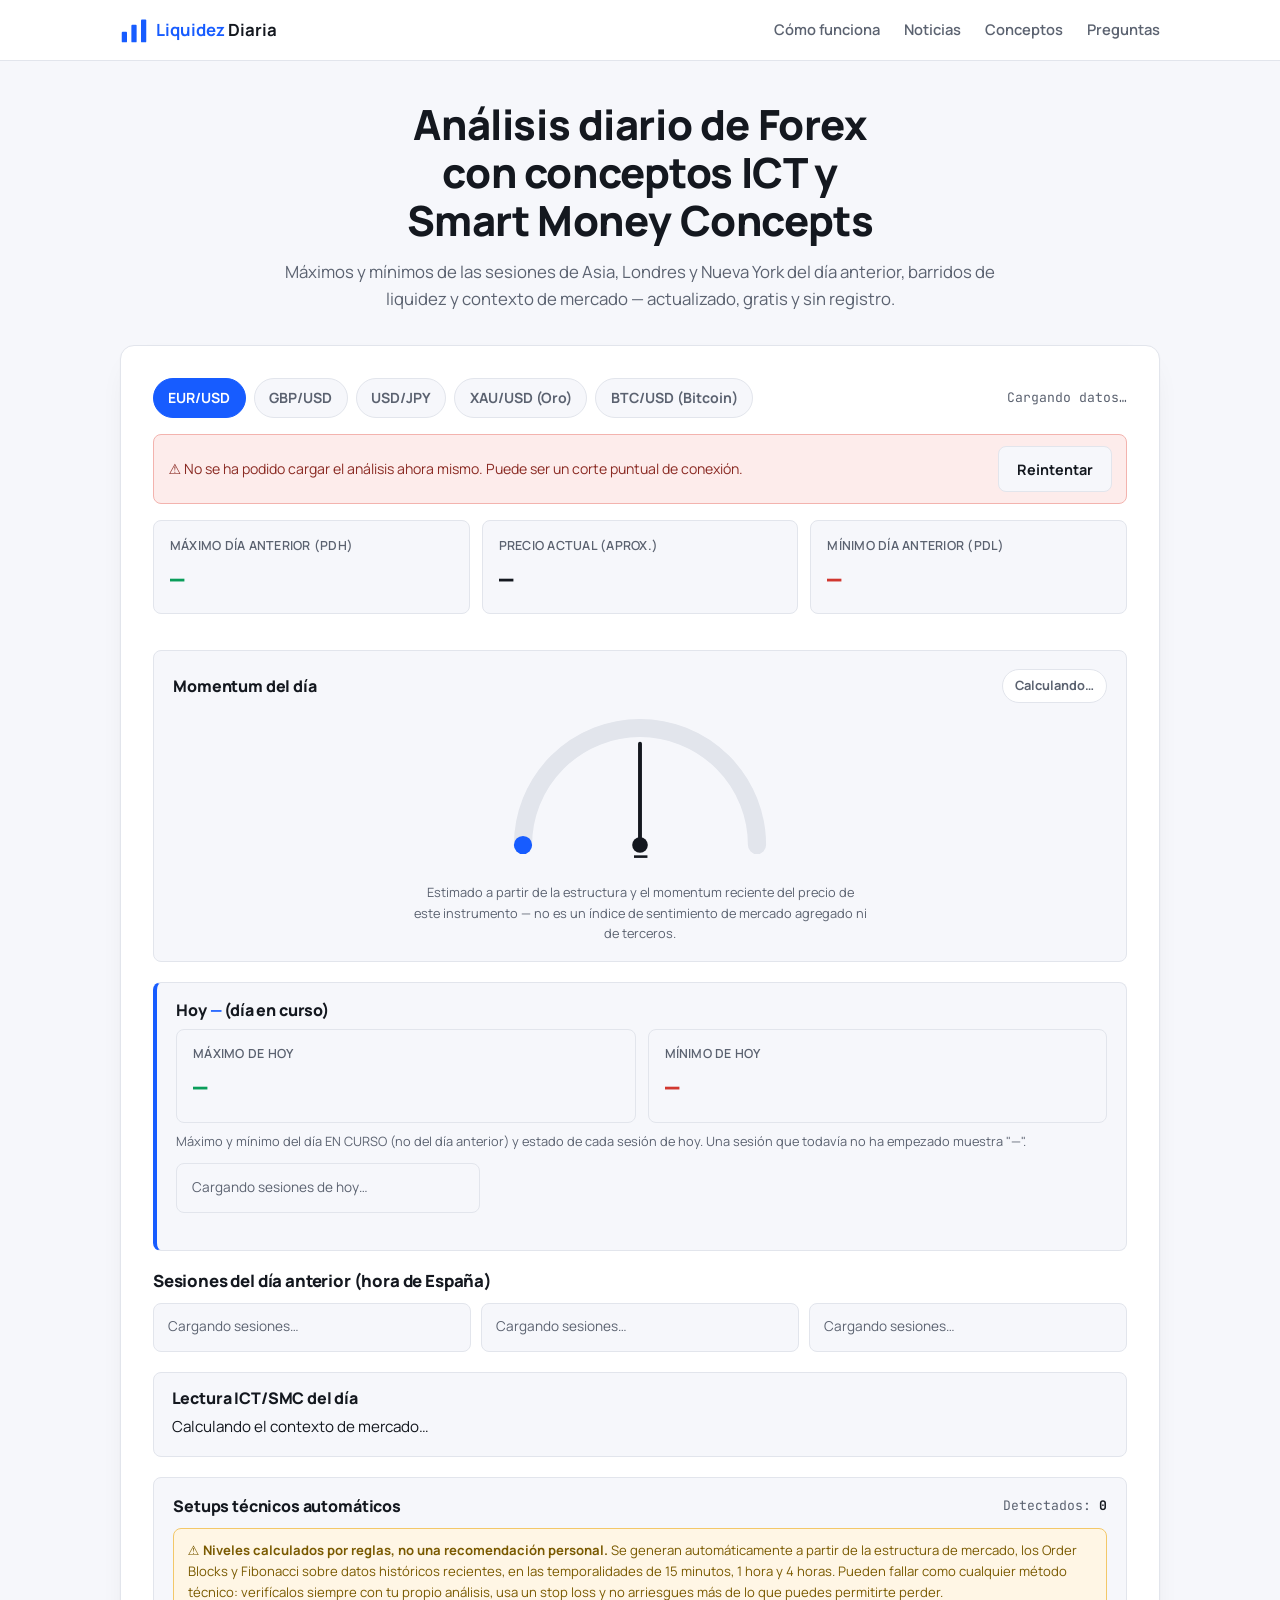
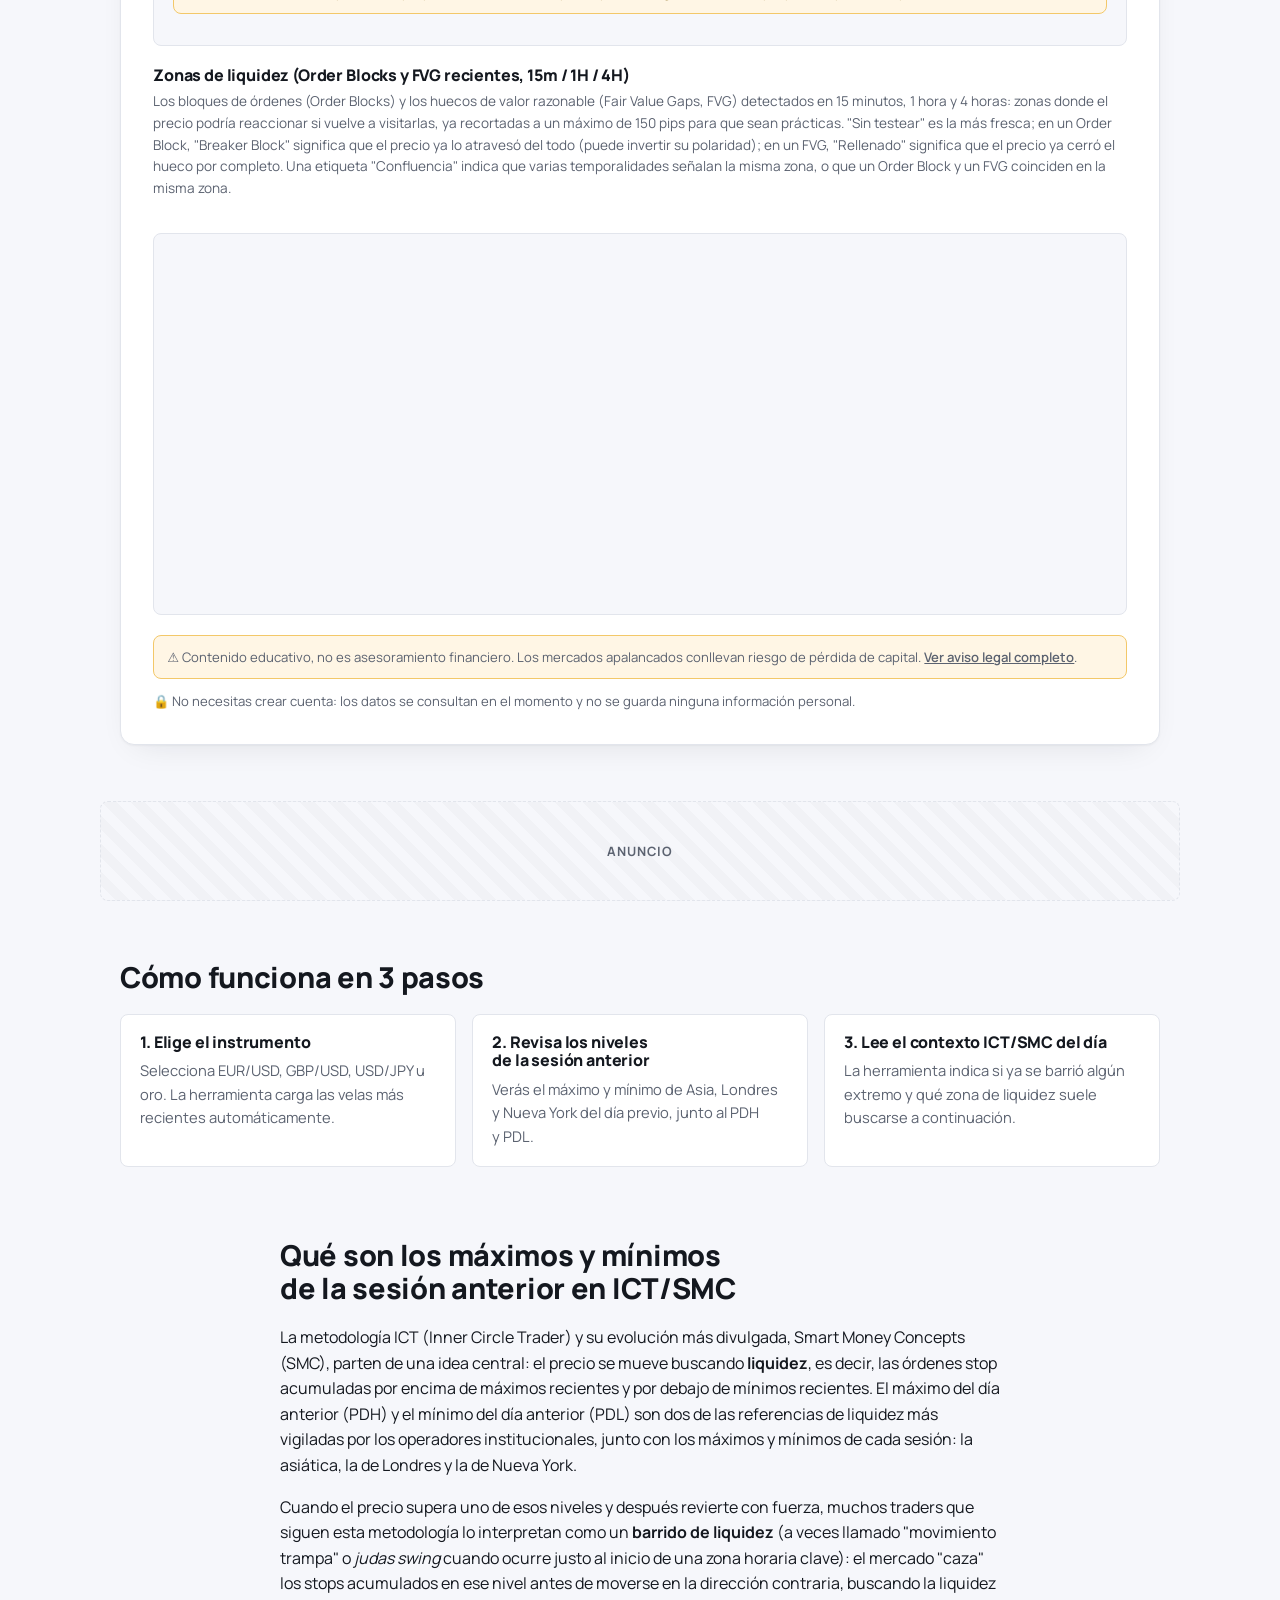
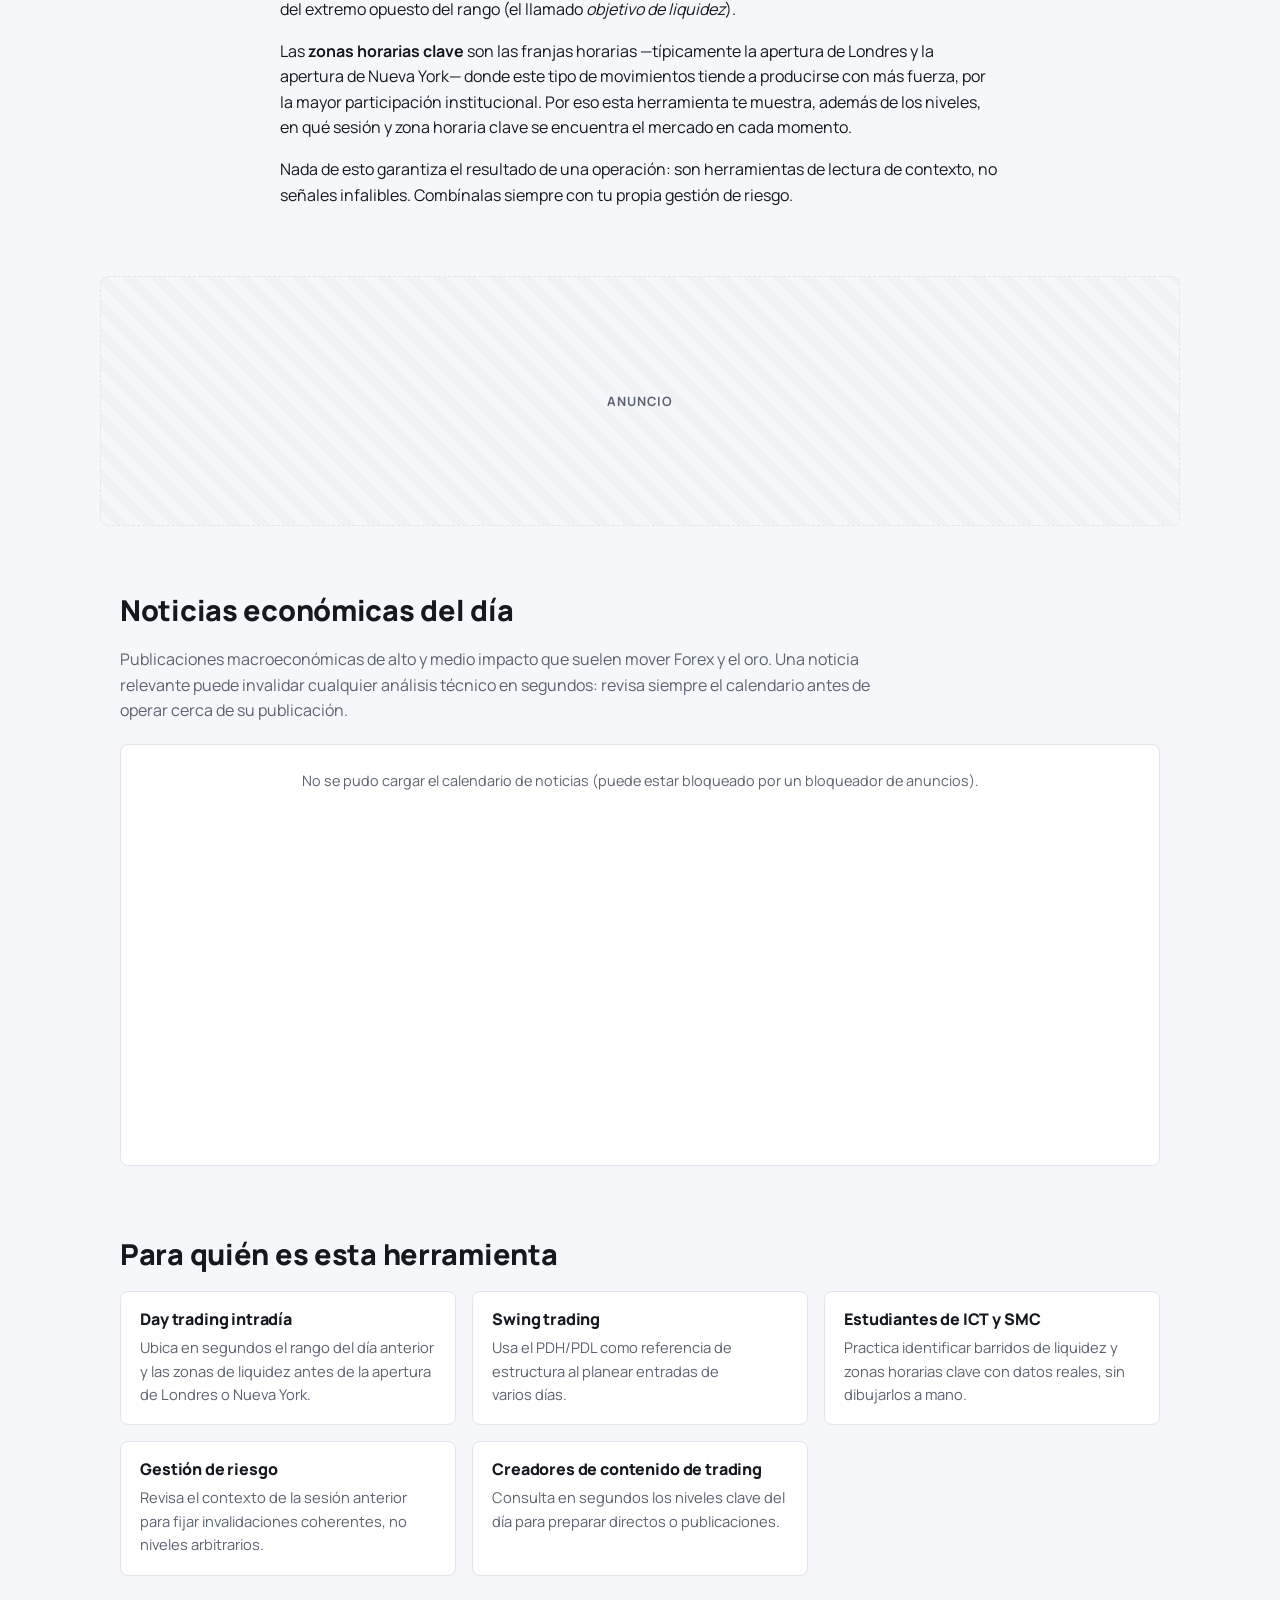
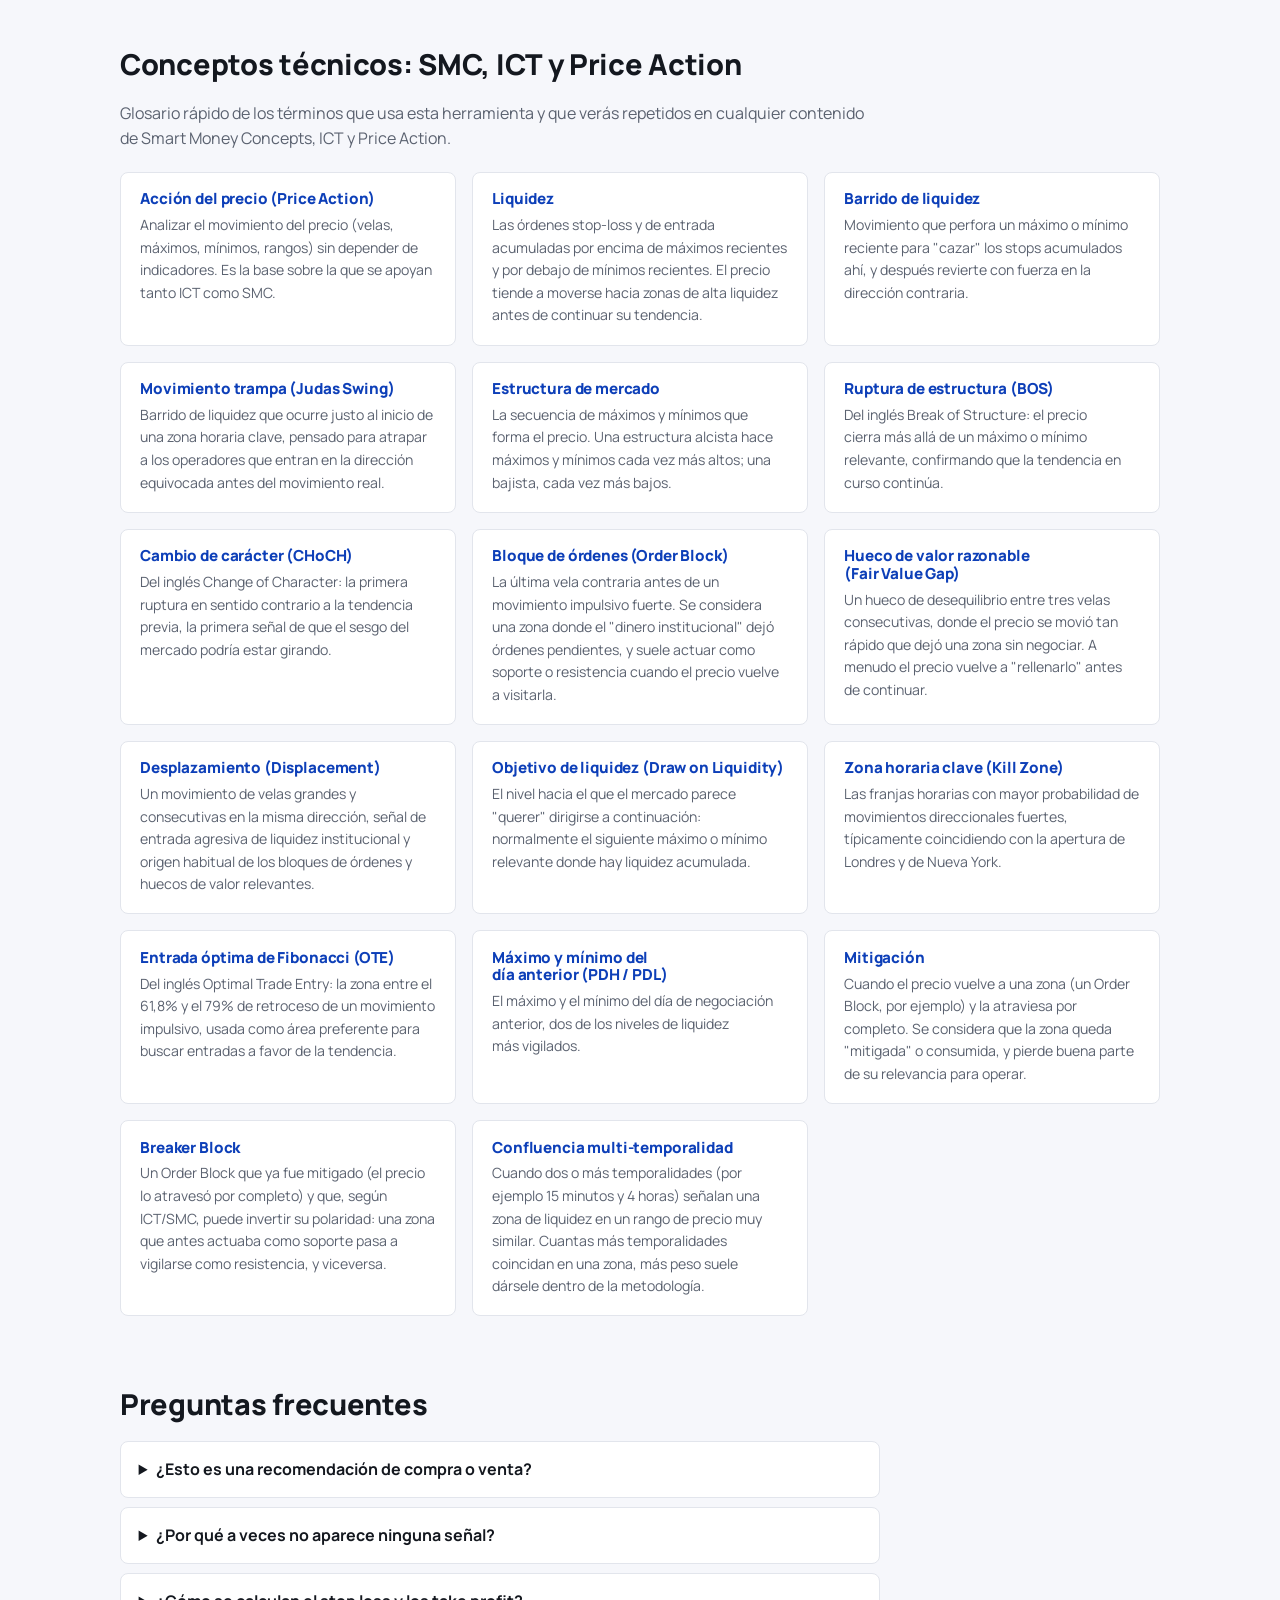
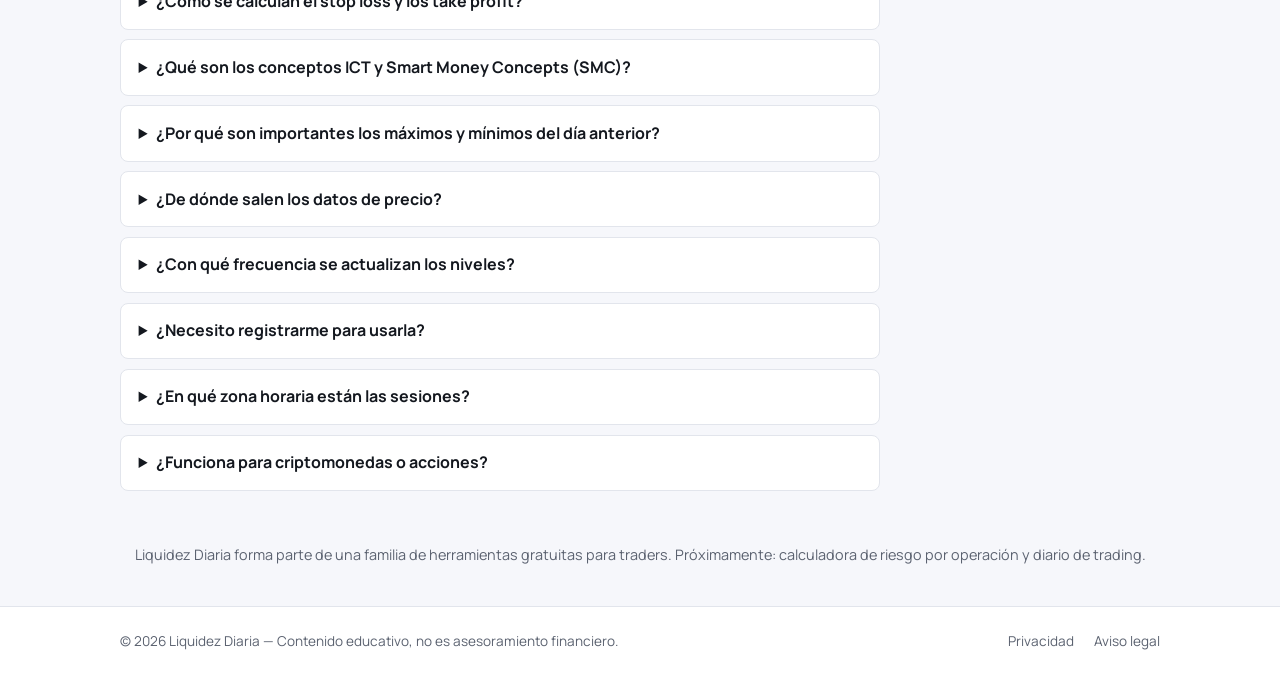
==== commit 9cfab021: "Recorta zonas a 150 pips, anade FVG y confluencia OB+FVG" ====
--- a/index.html
+++ b/index.html
@@ -23,7 +23,7 @@
 <link rel="stylesheet" href="https://fonts.googleapis.com/css2?family=Manrope:wght@400;600;700;800&family=JetBrains+Mono:wght@400;600&display=swap">
 
 <link rel="icon" href="assets/img/favicon.svg" type="image/svg+xml">
-<link rel="stylesheet" href="styles.css?v=20260820b">
+<link rel="stylesheet" href="styles.css?v=20260820c">
 
 <script type="application/ld+json">
 {
@@ -170,8 +170,8 @@
       </div>
 
       <div class="zonas-panel">
-        <h2>Zonas de liquidez (Order Blocks recientes, 15m / 1H / 4H)</h2>
-        <p class="zonas-intro">Los bloques de órdenes detectados en 15 minutos, 1 hora y 4 horas: zonas donde el precio podría reaccionar si vuelve a visitarlas. "Sin testear" es la más fresca; "Breaker Block" significa que el precio ya la atravesó del todo (Order Block mitigado que puede invertir su polaridad). Una etiqueta "Confluencia multi-temporalidad" indica que varias temporalidades señalan la misma zona.</p>
+        <h2>Zonas de liquidez (Order Blocks y FVG recientes, 15m / 1H / 4H)</h2>
+        <p class="zonas-intro">Los bloques de órdenes (Order Blocks) y los huecos de valor razonable (Fair Value Gaps, FVG) detectados en 15 minutos, 1 hora y 4 horas: zonas donde el precio podría reaccionar si vuelve a visitarlas, ya recortadas a un máximo de 150 pips para que sean prácticas. "Sin testear" es la más fresca; en un Order Block, "Breaker Block" significa que el precio ya lo atravesó del todo (puede invertir su polaridad); en un FVG, "Rellenado" significa que el precio ya cerró el hueco por completo. Una etiqueta "Confluencia" indica que varias temporalidades señalan la misma zona, o que un Order Block y un FVG coinciden en la misma zona.</p>
         <p class="zonas-vacio" data-zonas-vacio hidden>Todavía no se han detectado zonas de liquidez claras con los datos disponibles.</p>
         <div class="zonas-liquidez-grid" data-zonas-liquidez></div>
       </div>
@@ -305,7 +305,7 @@
   <div class="ad-slot ad-slot--toast"><span>ANUNCIO</span></div>
 </aside>
 
-<script defer src="lib/manifest.js?v=20260820b"></script>
-<script defer src="main.js?v=20260820b"></script>
+<script defer src="lib/manifest.js?v=20260820c"></script>
+<script defer src="main.js?v=20260820c"></script>
 </body>
 </html>
--- a/styles.css
+++ b/styles.css
@@ -248,6 +248,8 @@
 .zona-liquidez--alcista { border-left-color: var(--up); }
 .zona-liquidez--bajista { border-left-color: var(--down); }
 .zona-liquidez--breaker { opacity: .6; }
+.zona-liquidez--fvg { border-left-style: dashed; }
+.zona-liquidez--rellenado { opacity: .6; }
 .zona-liquidez__top { display: flex; flex-wrap: wrap; align-items: center; justify-content: space-between; gap: .4rem; }
 .zona-liquidez__tf {
   font-size: .68rem; font-weight: 700; padding: .15rem .5rem; border-radius: 999px;
@@ -259,10 +261,12 @@
 .zona-liquidez--sin-testear .zona-liquidez__estado { background: #e7f0ff; border-color: #b9d0ff; color: var(--accent-dark); }
 .zona-liquidez--testeada .zona-liquidez__estado { background: var(--warn-bg); border-color: var(--warn-border); color: #7a5a00; }
 .zona-liquidez--breaker .zona-liquidez__estado { background: #f0e7ff; border-color: #d3b9ff; color: #6c2bd9; }
+.zona-liquidez--rellenado .zona-liquidez__estado { background: #e2f7ee; border-color: #a8e0c6; color: #147a52; }
 @media (prefers-color-scheme: dark) {
   .zona-liquidez--sin-testear .zona-liquidez__estado { background: #142a52; color: #9dc0ff; border-color: #2c4a86; }
   .zona-liquidez--testeada .zona-liquidez__estado { color: #e8c96a; }
   .zona-liquidez--breaker .zona-liquidez__estado { background: #2a1a4d; color: #c9a8ff; border-color: #4a2f86; }
+  .zona-liquidez--rellenado .zona-liquidez__estado { background: #123527; color: #7fe0b3; border-color: #1f5c3f; }
 }
 .zona-liquidez__rango { font-family: var(--mono); font-weight: 700; font-size: 1rem; }
 .zona-liquidez__fecha { font-size: .76rem; color: var(--text-muted); }
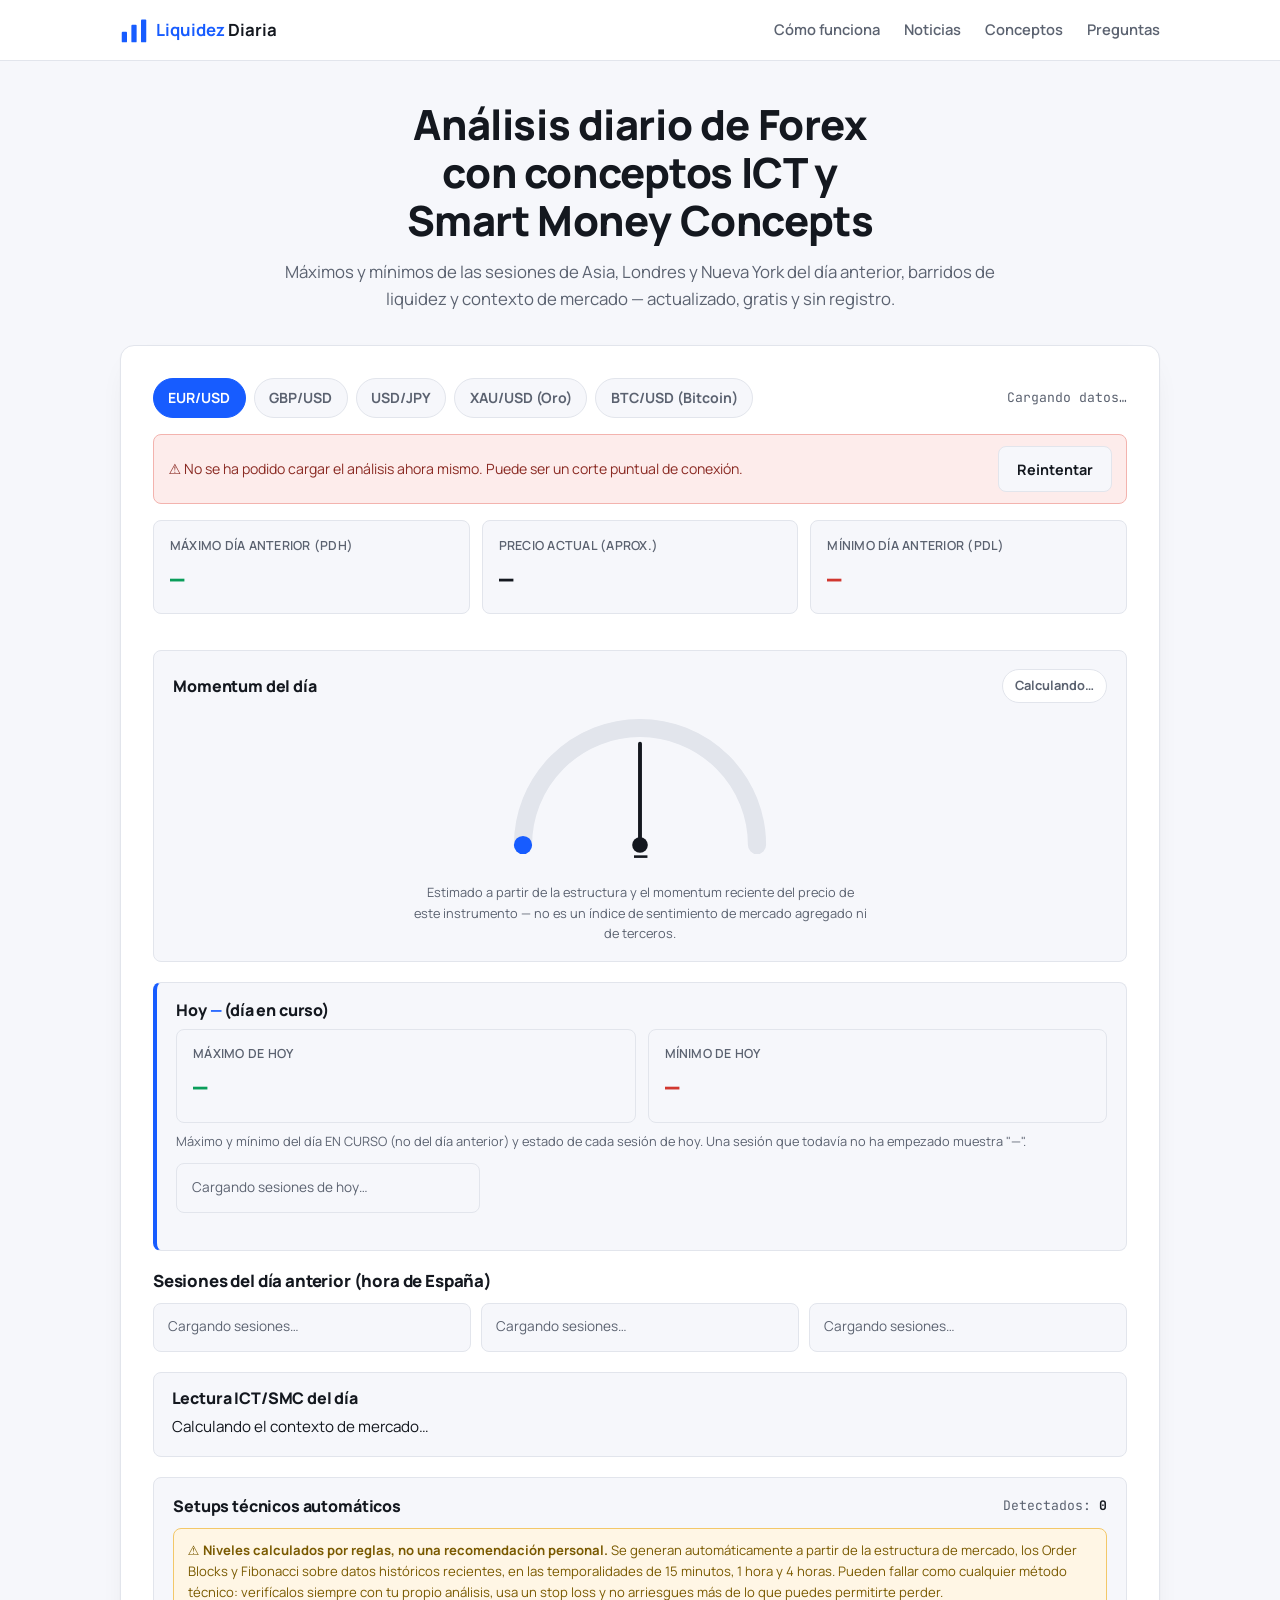
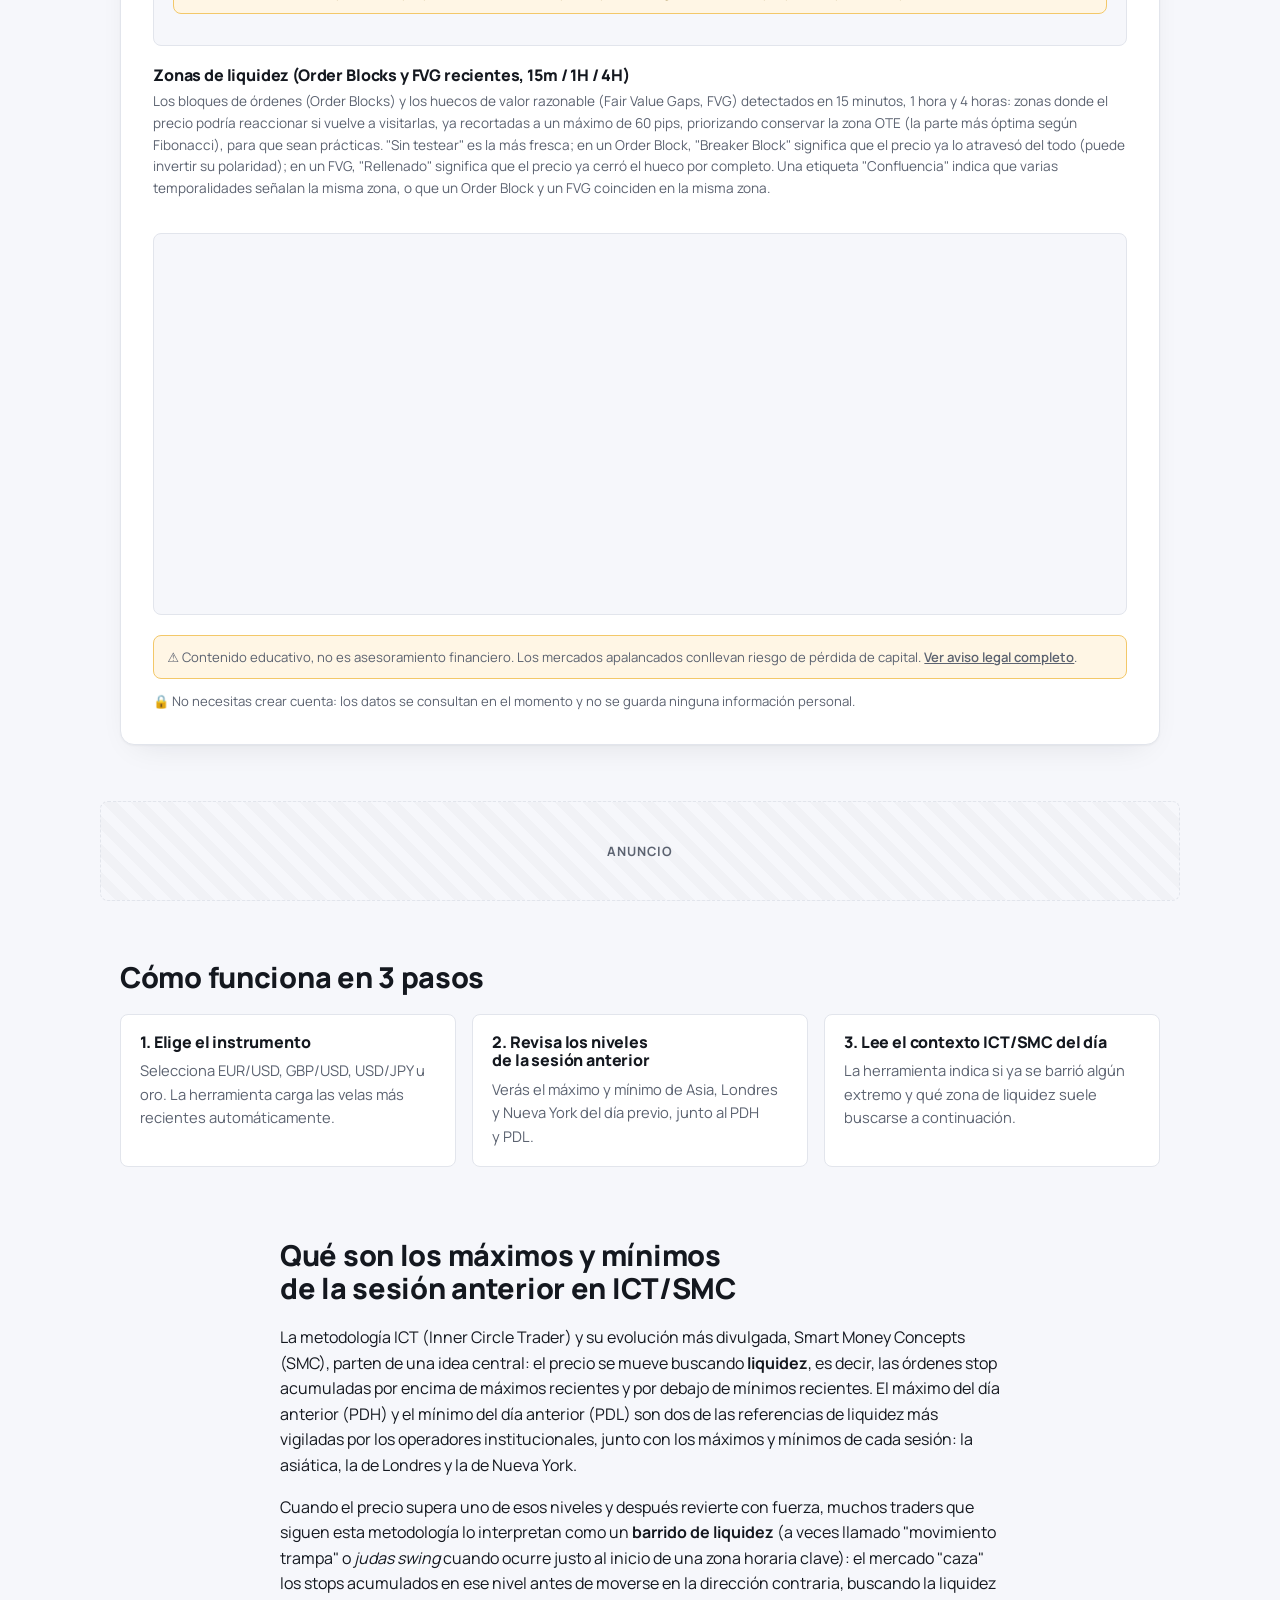
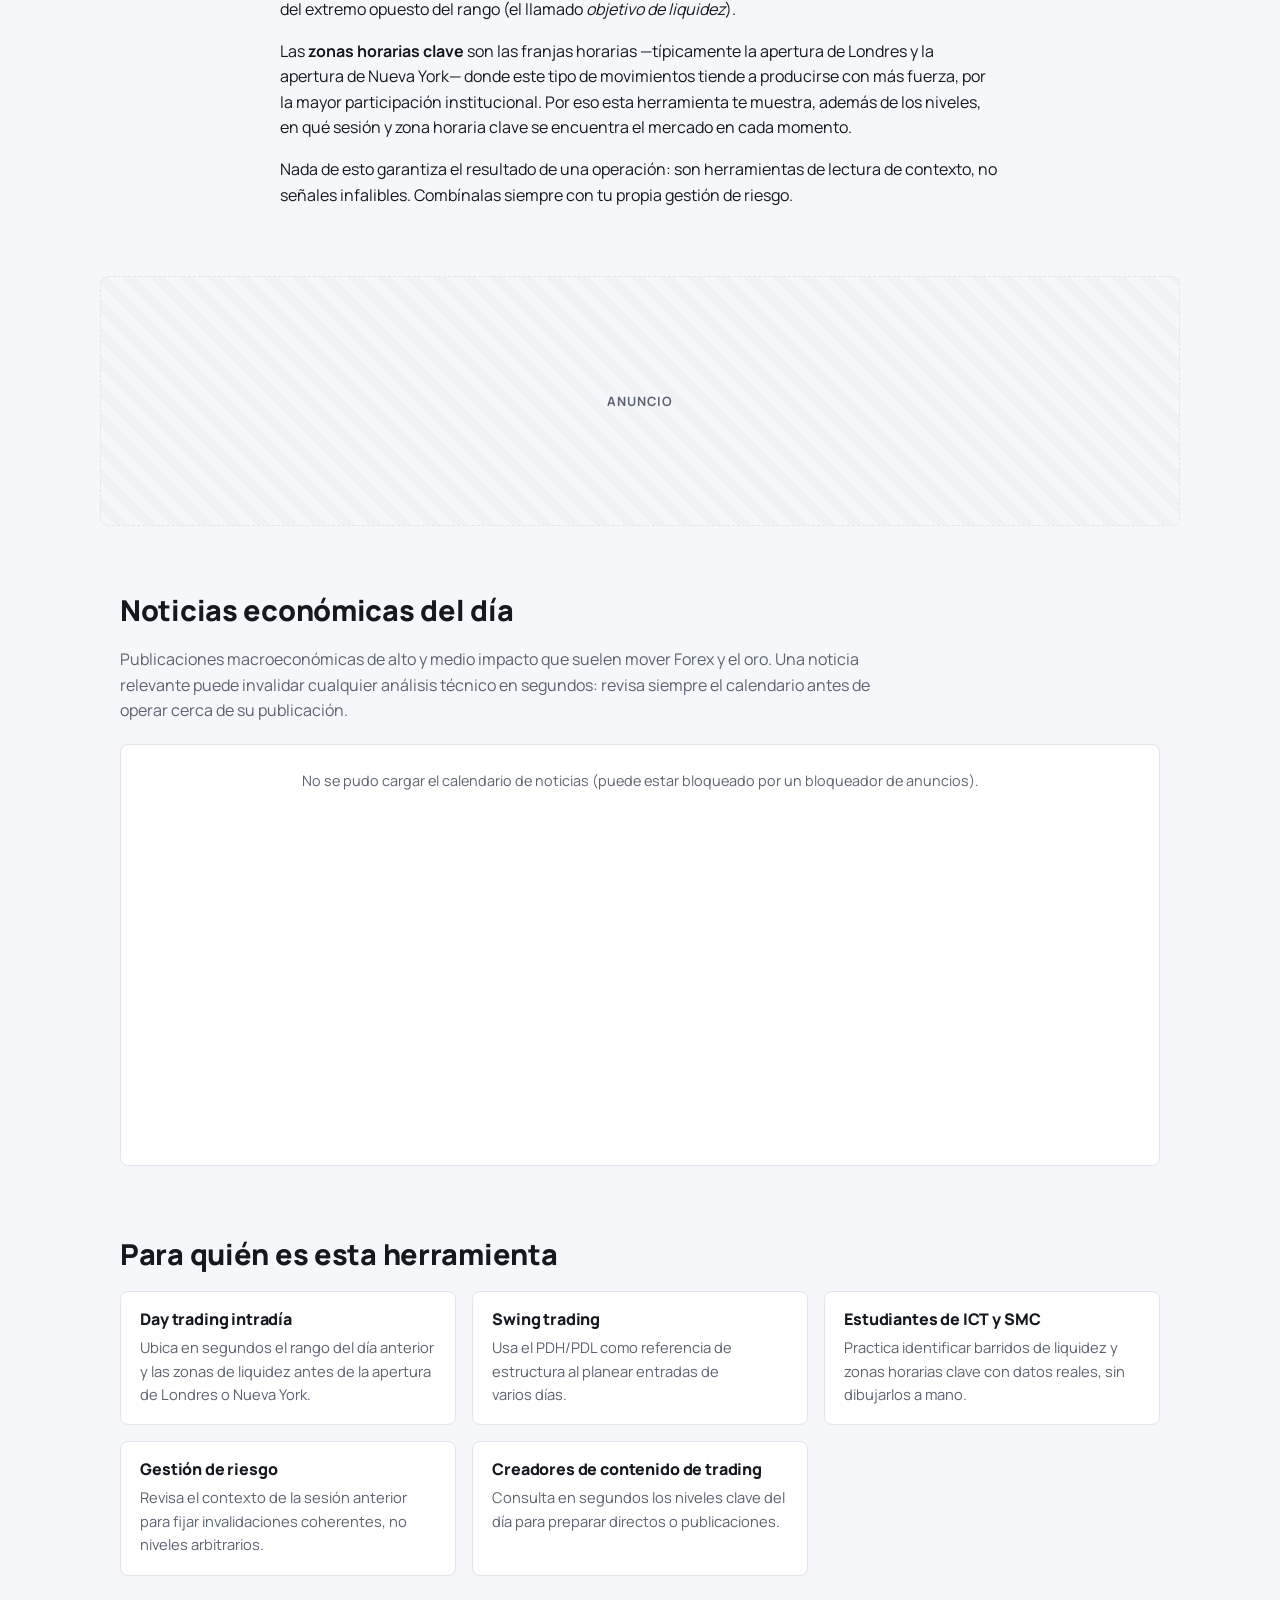
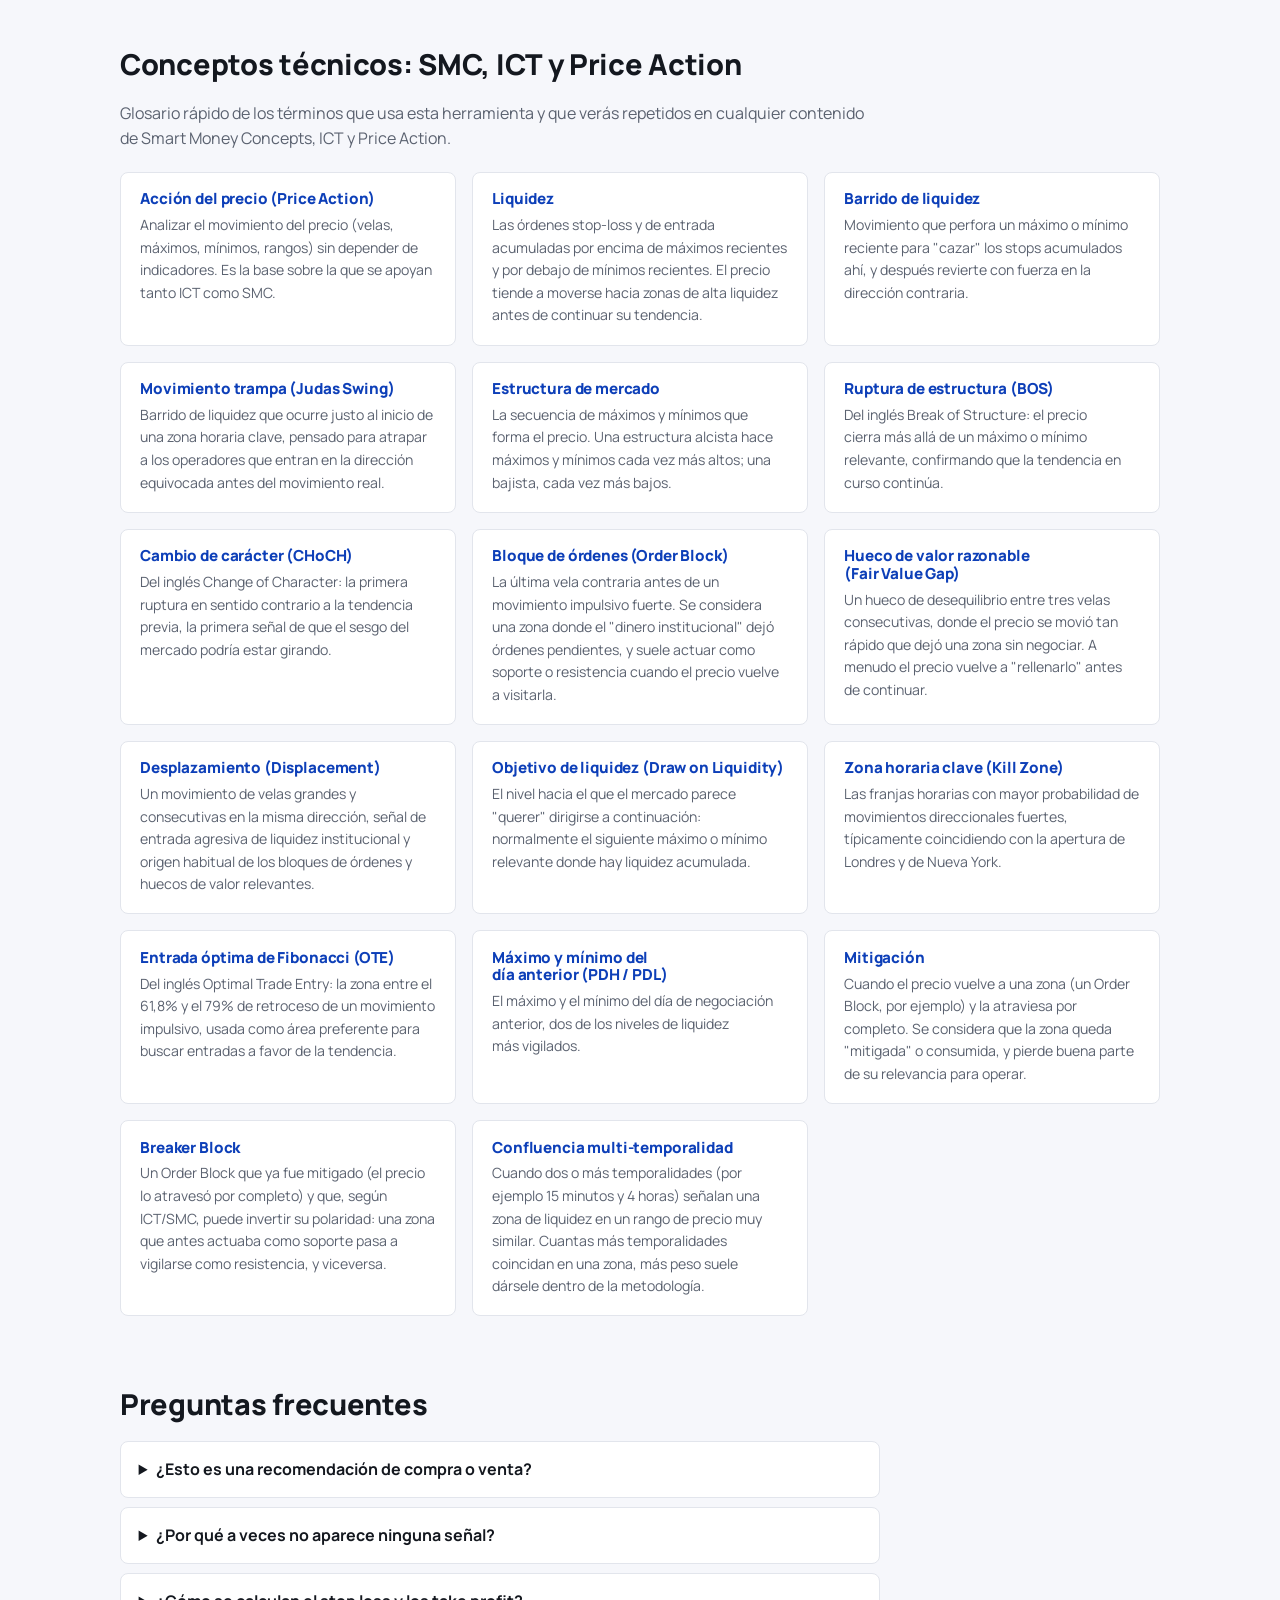
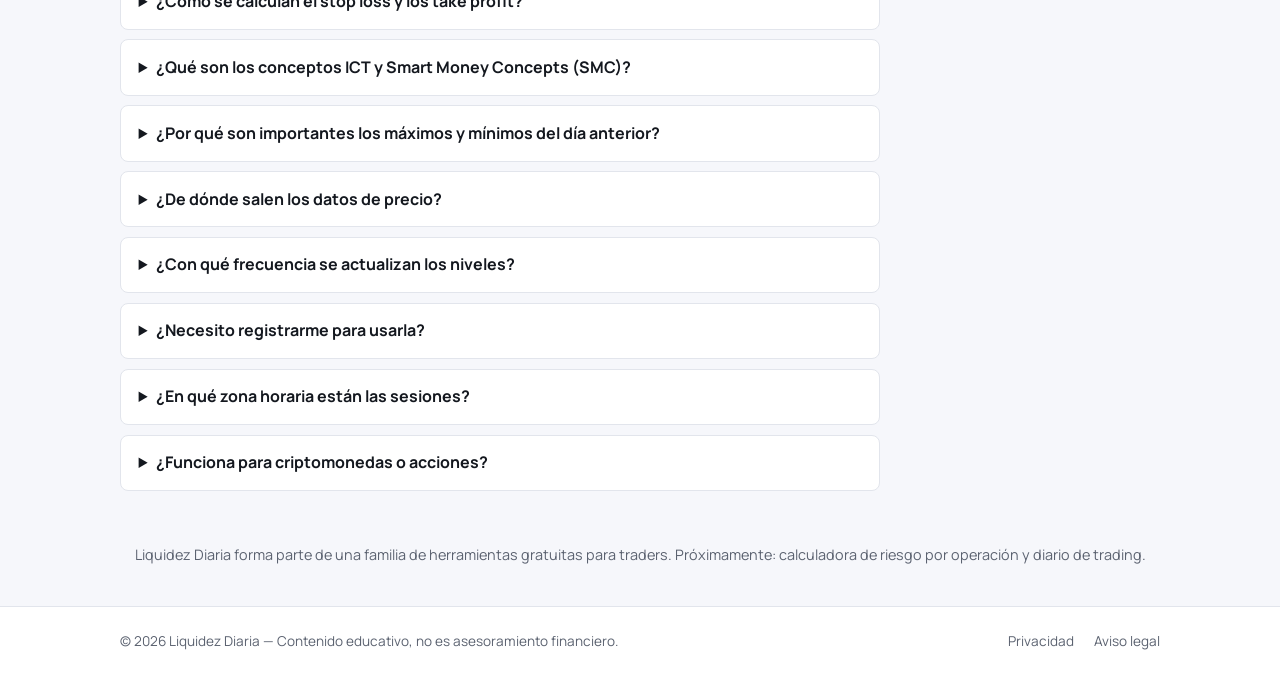
==== commit 210f0979: "Baja zonas a 60 pips priorizando OTE y stop a 100 pips del primer borde" ====
--- a/index.html
+++ b/index.html
@@ -23,7 +23,7 @@
 <link rel="stylesheet" href="https://fonts.googleapis.com/css2?family=Manrope:wght@400;600;700;800&family=JetBrains+Mono:wght@400;600&display=swap">
 
 <link rel="icon" href="assets/img/favicon.svg" type="image/svg+xml">
-<link rel="stylesheet" href="styles.css?v=20260820c">
+<link rel="stylesheet" href="styles.css?v=20260820d">
 
 <script type="application/ld+json">
 {
@@ -171,7 +171,7 @@
 
       <div class="zonas-panel">
         <h2>Zonas de liquidez (Order Blocks y FVG recientes, 15m / 1H / 4H)</h2>
-        <p class="zonas-intro">Los bloques de órdenes (Order Blocks) y los huecos de valor razonable (Fair Value Gaps, FVG) detectados en 15 minutos, 1 hora y 4 horas: zonas donde el precio podría reaccionar si vuelve a visitarlas, ya recortadas a un máximo de 150 pips para que sean prácticas. "Sin testear" es la más fresca; en un Order Block, "Breaker Block" significa que el precio ya lo atravesó del todo (puede invertir su polaridad); en un FVG, "Rellenado" significa que el precio ya cerró el hueco por completo. Una etiqueta "Confluencia" indica que varias temporalidades señalan la misma zona, o que un Order Block y un FVG coinciden en la misma zona.</p>
+        <p class="zonas-intro">Los bloques de órdenes (Order Blocks) y los huecos de valor razonable (Fair Value Gaps, FVG) detectados en 15 minutos, 1 hora y 4 horas: zonas donde el precio podría reaccionar si vuelve a visitarlas, ya recortadas a un máximo de 60 pips, priorizando conservar la zona OTE (la parte más óptima según Fibonacci), para que sean prácticas. "Sin testear" es la más fresca; en un Order Block, "Breaker Block" significa que el precio ya lo atravesó del todo (puede invertir su polaridad); en un FVG, "Rellenado" significa que el precio ya cerró el hueco por completo. Una etiqueta "Confluencia" indica que varias temporalidades señalan la misma zona, o que un Order Block y un FVG coinciden en la misma zona.</p>
         <p class="zonas-vacio" data-zonas-vacio hidden>Todavía no se han detectado zonas de liquidez claras con los datos disponibles.</p>
         <div class="zonas-liquidez-grid" data-zonas-liquidez></div>
       </div>
@@ -305,7 +305,7 @@
   <div class="ad-slot ad-slot--toast"><span>ANUNCIO</span></div>
 </aside>
 
-<script defer src="lib/manifest.js?v=20260820c"></script>
-<script defer src="main.js?v=20260820c"></script>
+<script defer src="lib/manifest.js?v=20260820d"></script>
+<script defer src="main.js?v=20260820d"></script>
 </body>
 </html>
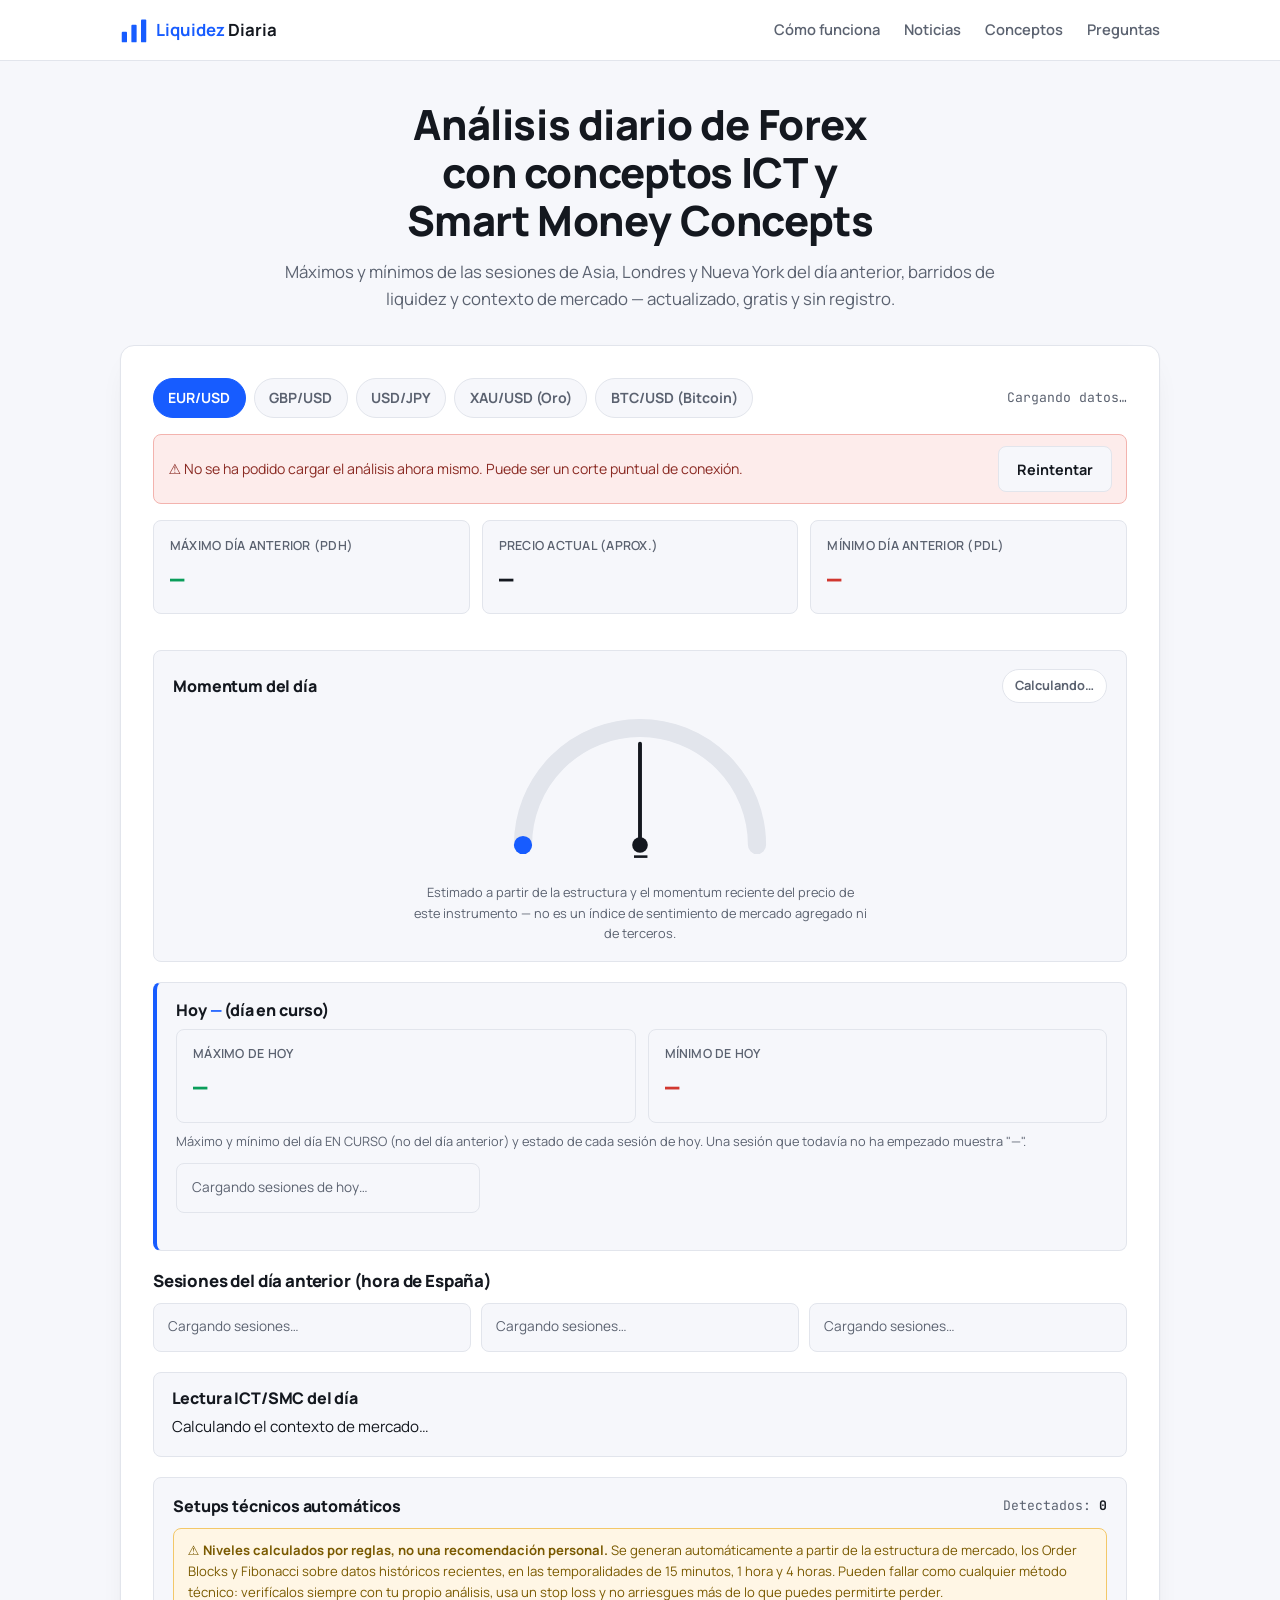
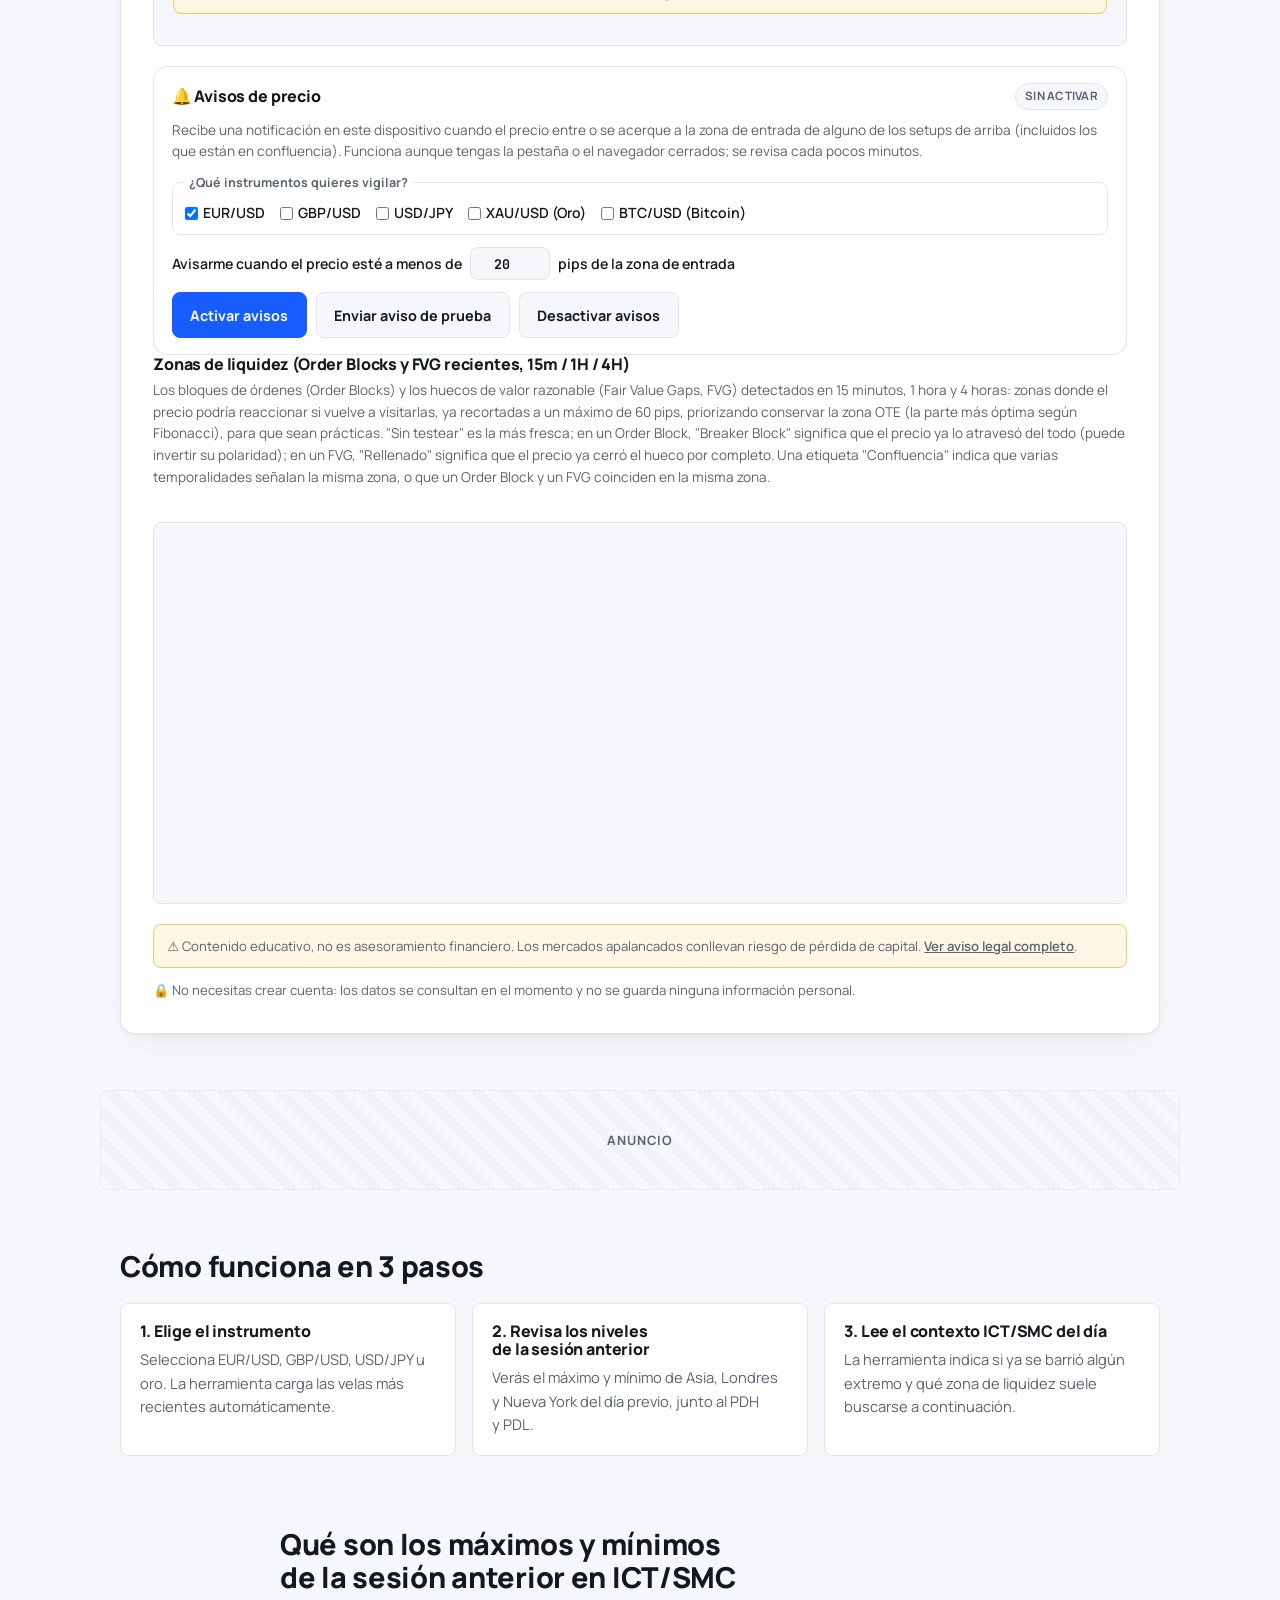
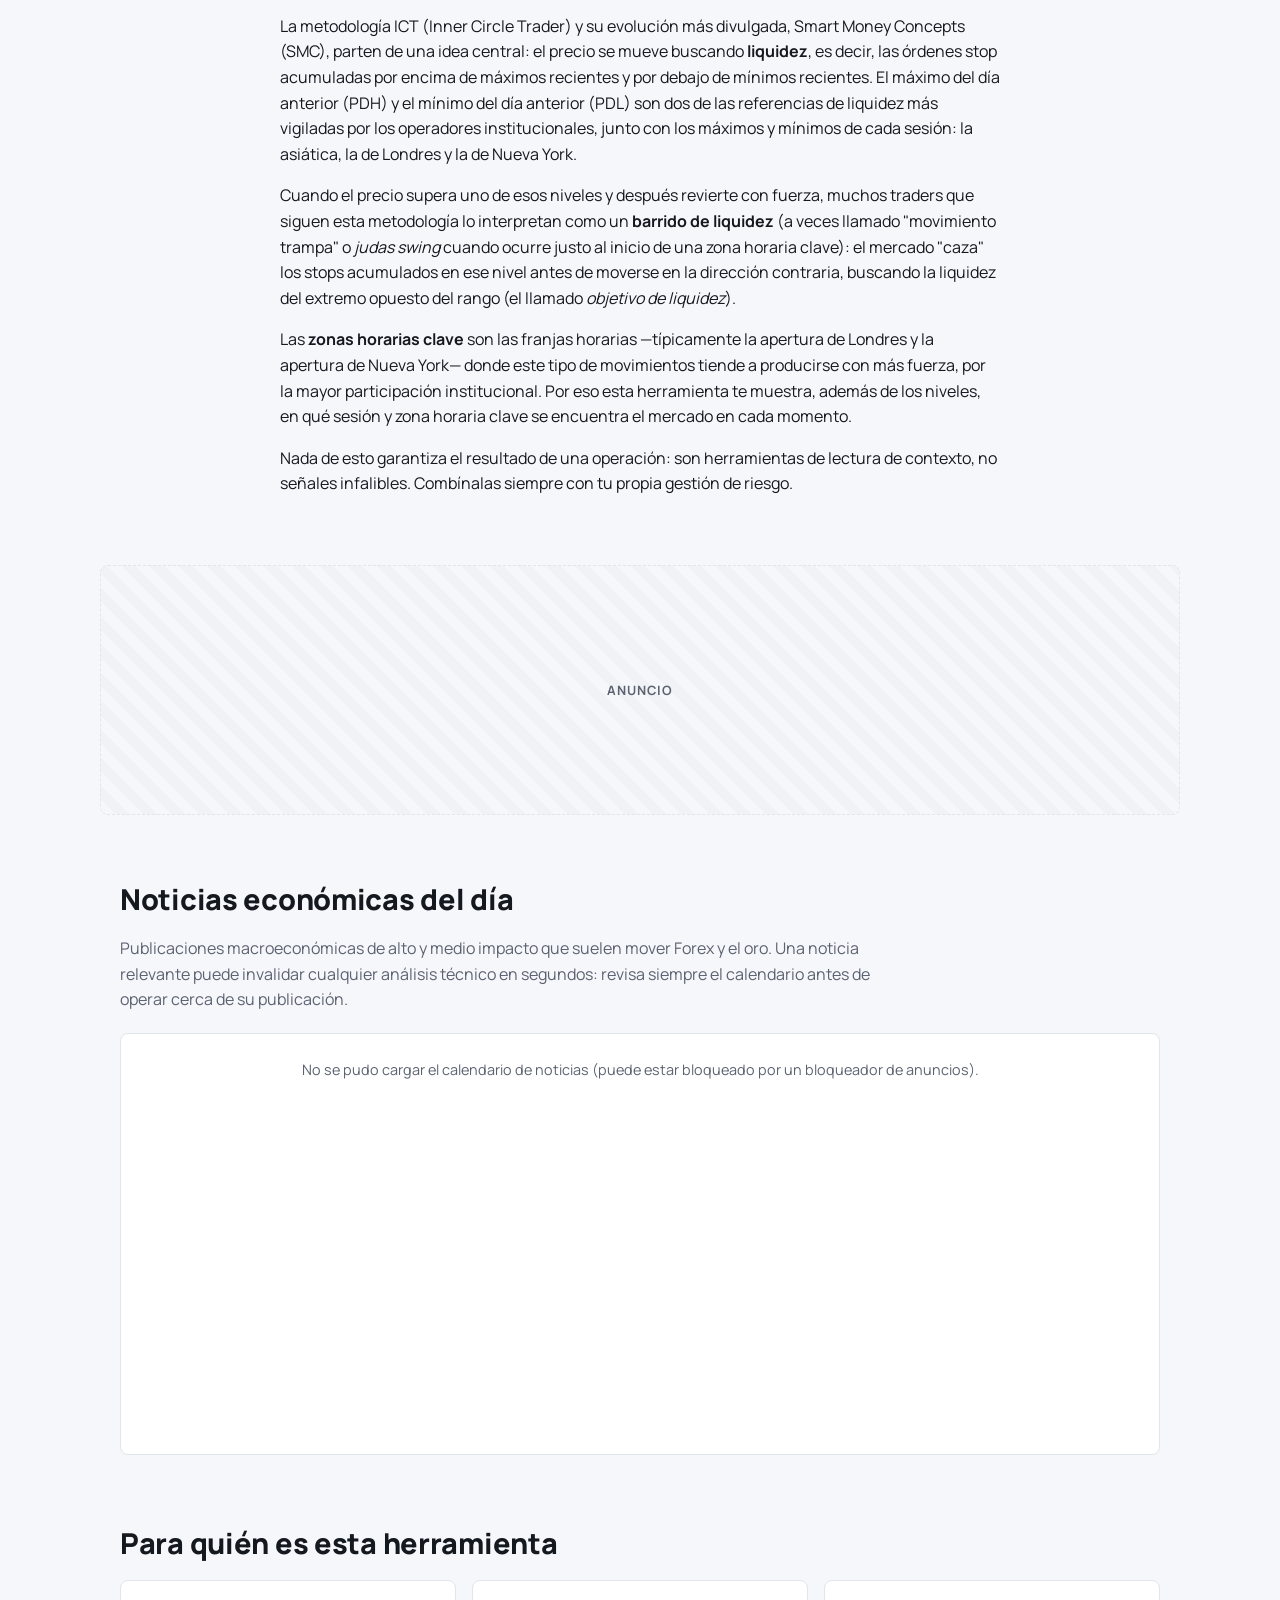
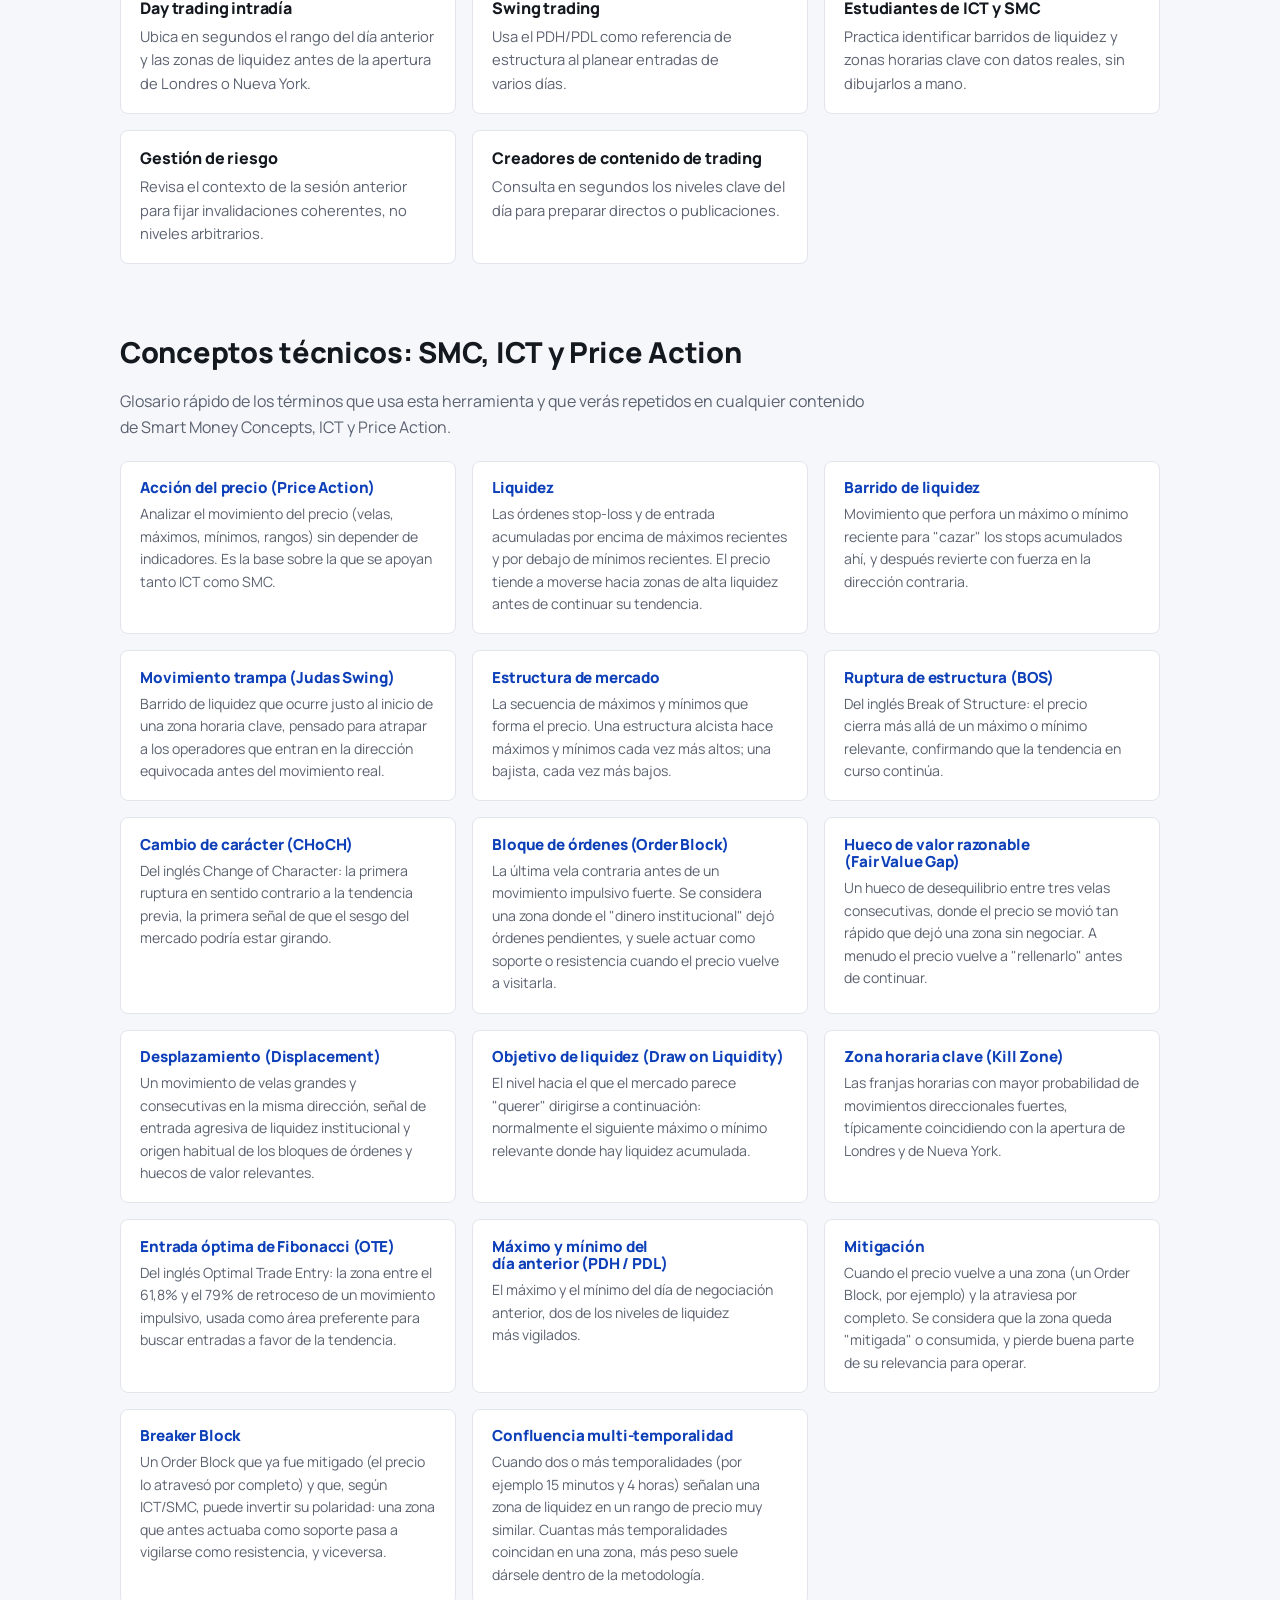
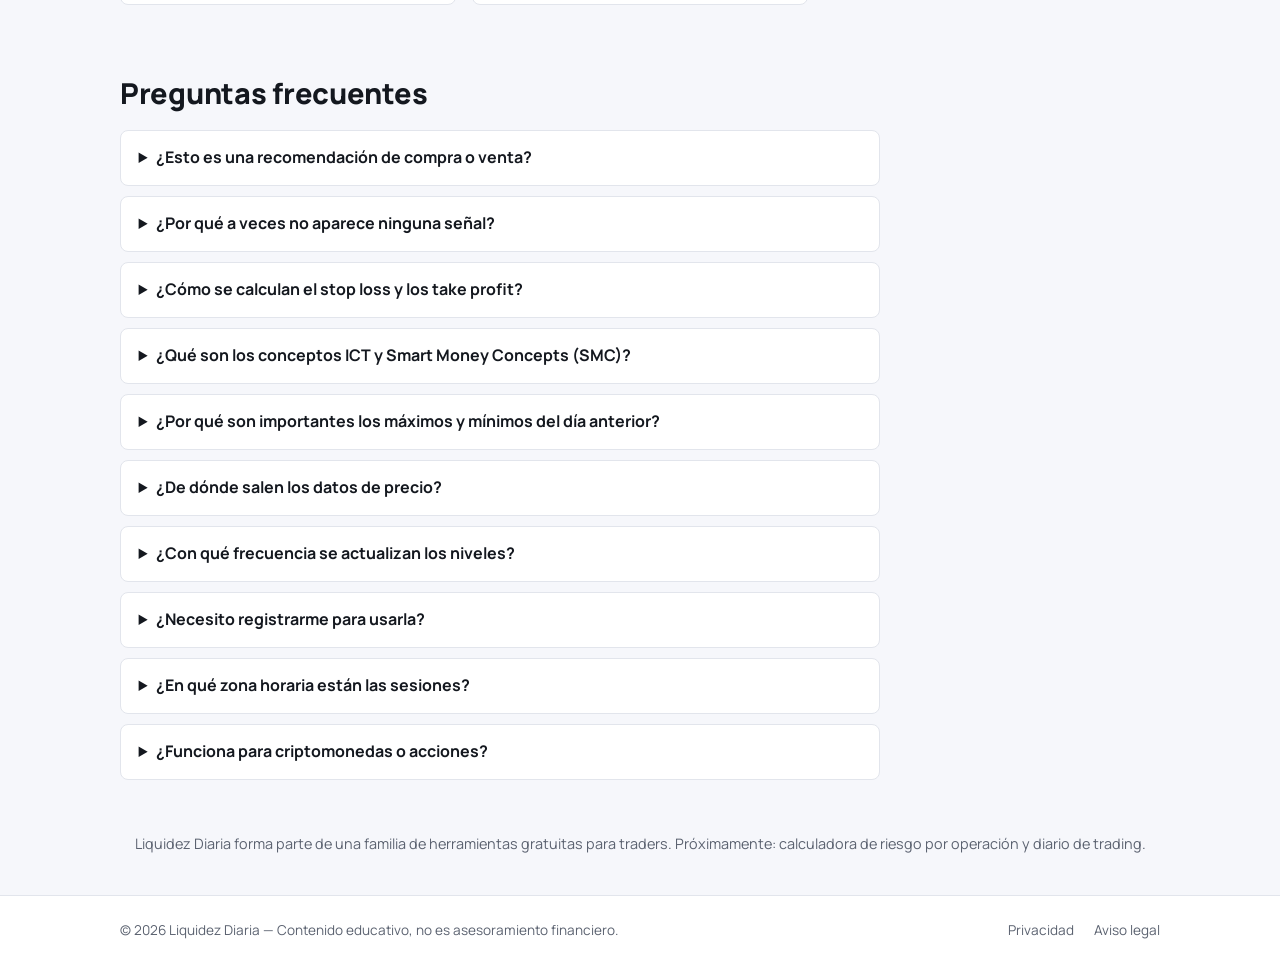
==== commit 0df990e7: "Fix day-boundary bug, add web push notifications, add confluence diagrams" ====
--- a/index.html
+++ b/index.html
@@ -23,7 +23,7 @@
 <link rel="stylesheet" href="https://fonts.googleapis.com/css2?family=Manrope:wght@400;600;700;800&family=JetBrains+Mono:wght@400;600&display=swap">
 
 <link rel="icon" href="assets/img/favicon.svg" type="image/svg+xml">
-<link rel="stylesheet" href="styles.css?v=20260820d">
+<link rel="stylesheet" href="styles.css?v=20260820f">
 
 <script type="application/ld+json">
 {
@@ -42,7 +42,7 @@
   "@type": "FAQPage",
   "mainEntity": [
     { "@type": "Question", "name": "¿Esto es una recomendación de compra o venta?", "acceptedAnswer": { "@type": "Answer", "text": "Los niveles de entrada, stop loss y take profit se calculan aplicando reglas técnicas (estructura de mercado, Order Blocks, Fibonacci y liquidez) sobre datos históricos, de forma automática. No son una recomendación personalizada ni una garantía de resultado." } },
-    { "@type": "Question", "name": "¿Cómo se calculan el stop loss y los take profit?", "acceptedAnswer": { "@type": "Answer", "text": "El stop loss se coloca más allá del Order Block o el origen del movimiento. Los take profit usan la siguiente liquidez no capturada (por ejemplo el PDH/PDL) y extensiones de Fibonacci." } },
+    { "@type": "Question", "name": "¿Cómo se calculan el stop loss y los take profit?", "acceptedAnswer": { "@type": "Answer", "text": "El stop loss se coloca a una distancia fija (100 pips) del borde de la zona de entrada. Los take profit priorizan la liquidez más próxima (el máximo o mínimo del propio movimiento, o el PDH/PDL) y se acotan entre 1,5 y 4 veces el riesgo, pensados para scalping." } },
     { "@type": "Question", "name": "¿Qué son los conceptos ICT y Smart Money Concepts (SMC)?", "acceptedAnswer": { "@type": "Answer", "text": "Un conjunto de ideas sobre liquidez, barridos de liquidez, estructura de mercado y zonas horarias clave usadas para leer el comportamiento del precio." } },
     { "@type": "Question", "name": "¿Por qué son importantes los máximos y mínimos del día anterior?", "acceptedAnswer": { "@type": "Answer", "text": "Suelen actuar como imanes de liquidez: zonas donde el precio busca operativa antes de continuar o revertir su movimiento." } },
     { "@type": "Question", "name": "¿Necesito registrarme para usarla?", "acceptedAnswer": { "@type": "Answer", "text": "No, la herramienta funciona directamente al entrar, sin cuentas ni instalaciones." } }
@@ -167,6 +167,36 @@
         <p class="senal-vacio" data-setups-vacio hidden>No se ha detectado ningún setup claro en estas temporalidades ahora mismo. Vigila los niveles PDH/PDL y las zonas de liquidez de abajo.</p>
 
         <div class="setups-grid" data-setups></div>
+      </div>
+
+      <div class="alertas-panel" data-alertas-panel aria-live="polite">
+        <div class="alertas-panel__top">
+          <h2>🔔 Avisos de precio</h2>
+          <span class="alertas-panel__estado" data-alertas-estado>Sin activar</span>
+        </div>
+        <p class="alertas-nota">Recibe una notificación en este dispositivo cuando el precio entre o se acerque a la zona de entrada de alguno de los setups de arriba (incluidos los que están en confluencia). Funciona aunque tengas la pestaña o el navegador cerrados; se revisa cada pocos minutos.</p>
+
+        <div class="alertas-panel__body" data-alertas-body>
+          <fieldset class="alertas-instrumentos" data-alertas-instrumentos>
+            <legend>¿Qué instrumentos quieres vigilar?</legend>
+          </fieldset>
+
+          <label class="alertas-umbral">
+            Avisarme cuando el precio esté a menos de
+            <input type="number" class="alertas-umbral__input" data-alertas-umbral min="1" max="1000" step="1" value="20">
+            pips de la zona de entrada
+          </label>
+
+          <div class="alertas-acciones">
+            <button type="button" class="btn btn--primario" data-alertas-activar>Activar avisos</button>
+            <button type="button" class="btn btn--ghost" data-alertas-test hidden>Enviar aviso de prueba</button>
+            <button type="button" class="btn btn--ghost" data-alertas-desactivar hidden>Desactivar avisos</button>
+          </div>
+
+          <p class="alertas-mensaje" data-alertas-mensaje hidden></p>
+        </div>
+
+        <p class="alertas-no-soportado" data-alertas-no-soportado hidden>Tu navegador no admite notificaciones push, así que esta función no está disponible aquí. Prueba con Chrome, Firefox o Edge en un ordenador o Android; en iPhone/iPad hace falta añadir antes esta web a la pantalla de inicio (Safari → Compartir → "Añadir a pantalla de inicio").</p>
       </div>
 
       <div class="zonas-panel">
@@ -263,7 +293,7 @@
     <div class="faq-list" data-faqs>
       <details><summary>¿Esto es una recomendación de compra o venta?</summary><p>Los niveles de entrada, stop loss y take profit se calculan aplicando reglas técnicas (estructura de mercado, Order Blocks, Fibonacci y liquidez) sobre datos históricos, de forma automática. No son una recomendación personalizada ni una garantía de resultado: verifícalos siempre con tu propio análisis antes de operar.</p></details>
       <details><summary>¿Por qué a veces no aparece ninguna señal?</summary><p>Cuando la estructura reciente no muestra una ruptura clara (BOS) ni un Order Block identificable, la herramienta lo indica en vez de inventar una señal forzada.</p></details>
-      <details><summary>¿Cómo se calculan el stop loss y los take profit?</summary><p>El stop loss se coloca más allá del Order Block o el origen del movimiento. Los take profit usan la siguiente liquidez no capturada (por ejemplo el PDH/PDL) y extensiones de Fibonacci (127% y 161,8%).</p></details>
+      <details><summary>¿Cómo se calculan el stop loss y los take profit?</summary><p>El stop loss se coloca a una distancia fija de 100 pips desde el borde de la zona de entrada, para mantenerlo ajustado. Los take profit se calculan pensando en el scalping: se priorizan los niveles de liquidez más próximos en la dirección de la operación (el máximo o mínimo del propio movimiento impulsivo, o el PDH/PDL si aún no se han barrido) y, si no hay liquidez cercana, se usan extensiones de Fibonacci del rango. En todos los casos se acotan entre 1,5 y 4 veces el riesgo para que los objetivos sean realistas y alcanzables a corto plazo.</p></details>
       <details><summary>¿Qué son los conceptos ICT y Smart Money Concepts (SMC)?</summary><p>Un conjunto de ideas sobre liquidez, barridos de liquidez, estructura de mercado y zonas horarias clave.</p></details>
       <details><summary>¿Por qué son importantes los máximos y mínimos del día anterior?</summary><p>El PDH y el PDL suelen actuar como imanes de liquidez: zonas donde es probable que el precio busque operativa antes de continuar o revertir.</p></details>
       <details><summary>¿De dónde salen los datos de precio?</summary><p>De fuentes de mercado de acceso gratuito, actualizadas periódicamente. Si fallan, la web te avisa y muestra la última actualización disponible o un ejemplo ilustrativo.</p></details>
@@ -305,7 +335,8 @@
   <div class="ad-slot ad-slot--toast"><span>ANUNCIO</span></div>
 </aside>
 
-<script defer src="lib/manifest.js?v=20260820d"></script>
-<script defer src="main.js?v=20260820d"></script>
+<script defer src="lib/manifest.js?v=20260820f"></script>
+<script defer src="main.js?v=20260820f"></script>
+<script defer src="alertas.js?v=20260820f"></script>
 </body>
 </html>
--- a/styles.css
+++ b/styles.css
@@ -228,8 +228,45 @@
 .setup-card__niveles span { display: flex; flex-direction: column; gap: .15rem; font-family: var(--mono); font-size: .88rem; font-weight: 700; }
 .setup-card__niveles em { font-style: normal; font-weight: 600; text-transform: uppercase; letter-spacing: .02em; font-size: .68rem; color: var(--text-muted); font-family: var(--sans); }
 .setup-card__fecha { font-size: .76rem; color: var(--text-muted); }
+.setup-card__confluencia-detalle { font-size: .76rem; color: #6c2bd9; font-weight: 600; }
+@media (prefers-color-scheme: dark) { .setup-card__confluencia-detalle { color: #c9a8ff; } }
 .chip--confluencia { background: #f0e7ff; border-color: #d3b9ff; color: #6c2bd9; }
 @media (prefers-color-scheme: dark) { .chip--confluencia { background: #2a1a4d; color: #c9a8ff; border-color: #4a2f86; } }
+
+/* Diagrama de niveles (SVG) dentro de cada setup-card: entrada/OTE/SL/TP1-2,
+   precio actual y zonas en confluencia. El color nunca es la única señal:
+   cada elemento lleva también texto y una posición fija en el eje de precio,
+   así que sigue siendo legible en blanco y negro o con daltonismo. */
+.setup-diagrama { width: 100%; height: auto; display: block; margin: .1rem 0; }
+.diagrama__fondo { fill: var(--bg); }
+.diagrama__pdhpdl { stroke: var(--text-muted); stroke-width: 1; stroke-dasharray: 2 3; opacity: .6; }
+.diagrama__pdhpdl-txt { fill: var(--text-muted); font-size: 8px; font-family: var(--mono); }
+.diagrama__confluencia { fill: none; stroke: #6c2bd9; stroke-width: 1.5; stroke-dasharray: 3 2; opacity: .75; }
+.diagrama__confluencia-txt { fill: #6c2bd9; font-size: 8px; font-family: var(--mono); font-weight: 700; }
+@media (prefers-color-scheme: dark) {
+  .diagrama__confluencia { stroke: #c9a8ff; }
+  .diagrama__confluencia-txt { fill: #c9a8ff; }
+}
+.diagrama__entrada { opacity: .16; }
+.diagrama__entrada--alcista { fill: var(--up); }
+.diagrama__entrada--bajista { fill: var(--down); }
+.diagrama__ote { opacity: .34; }
+.diagrama__ote--alcista { fill: var(--up); }
+.diagrama__ote--bajista { fill: var(--down); }
+.diagrama__label { fill: var(--text); font-size: 8px; font-family: var(--sans); font-weight: 700; }
+.diagrama__sl { stroke: var(--warn-border); stroke-width: 1.5; stroke-dasharray: 4 2; }
+.diagrama__sl-txt { fill: #7a5a00; font-size: 8px; font-family: var(--mono); font-weight: 700; }
+@media (prefers-color-scheme: dark) { .diagrama__sl-txt { fill: #e8c96a; } }
+.diagrama__tp { stroke-width: 1.5; }
+.diagrama__tp--alcista { stroke: var(--up); }
+.diagrama__tp--bajista { stroke: var(--down); }
+.diagrama__tp-txt { font-size: 8px; font-family: var(--mono); font-weight: 700; }
+.diagrama__tp-txt--alcista { fill: var(--up); }
+.diagrama__tp-txt--bajista { fill: var(--down); }
+.diagrama__precio { stroke: var(--accent); stroke-width: 1.5; stroke-dasharray: 5 3; }
+.diagrama__precio-txt { fill: var(--accent-dark); font-size: 8px; font-family: var(--mono); font-weight: 700; }
+@media (prefers-color-scheme: dark) { .diagrama__precio-txt { fill: #8fb4ff; } }
+.diagrama__precio-txt--fuera { fill: var(--accent); }
 
 /* =============================================================
    6quater. Zonas de liquidez (varios Order Blocks)
@@ -343,9 +380,40 @@
 .ad-toast.is-visible { opacity: 1; transform: translateY(0); }
 .ad-toast__close { position: absolute; top: -.5rem; right: -.5rem; width: 22px; height: 22px; border-radius: 50%; background: var(--text); color: var(--surface); font-size: .85rem; display: flex; align-items: center; justify-content: center; }
 
-.btn { display: inline-flex; align-items: center; justify-content: center; padding: .65rem 1.1rem; border-radius: var(--radius-sm); font-weight: 700; font-size: .9rem; }
+.btn { display: inline-flex; align-items: center; justify-content: center; padding: .65rem 1.1rem; border-radius: var(--radius-sm); font-weight: 700; font-size: .9rem; cursor: pointer; border: none; }
 .btn--ghost { background: var(--bg); border: 1px solid var(--border); color: var(--text); }
 .btn--ghost:hover { border-color: var(--accent); color: var(--accent); }
+.btn--primario { background: var(--accent); border: 1px solid var(--accent); color: #fff; }
+.btn--primario:hover { background: var(--accent-dark); border-color: var(--accent-dark); }
+.btn:disabled { opacity: .6; cursor: not-allowed; }
+
+/* =============================================================
+   6quinquies. Avisos de precio (notificaciones push)
+   ============================================================= */
+.alertas-panel {
+  background: var(--surface); border: 1px solid var(--border); border-radius: var(--radius);
+  padding: 1rem 1.1rem; margin-top: 1.25rem; display: flex; flex-direction: column; gap: .6rem;
+}
+.alertas-panel__top { display: flex; align-items: center; justify-content: space-between; flex-wrap: wrap; gap: .4rem; }
+.alertas-panel__top h2 { font-size: 1rem; margin: 0; }
+.alertas-panel__estado {
+  font-size: .72rem; font-weight: 700; padding: .2rem .6rem; border-radius: 999px;
+  background: var(--bg); border: 1px solid var(--border); color: var(--text-muted); text-transform: uppercase; letter-spacing: .02em;
+}
+.alertas-nota { font-size: .85rem; color: var(--text-muted); margin: 0; }
+.alertas-panel__body { display: flex; flex-direction: column; gap: .75rem; }
+.alertas-instrumentos { border: 1px solid var(--border); border-radius: var(--radius-sm); padding: .6rem .75rem; display: flex; flex-wrap: wrap; gap: .5rem .9rem; }
+.alertas-instrumentos legend { font-size: .78rem; font-weight: 700; color: var(--text-muted); padding: 0 .3rem; }
+.alertas-instrumentos__item { display: inline-flex; align-items: center; gap: .35rem; font-size: .88rem; font-weight: 600; cursor: pointer; }
+.alertas-umbral { display: flex; align-items: center; gap: .5rem; flex-wrap: wrap; font-size: .88rem; font-weight: 600; }
+.alertas-umbral__input {
+  width: 5rem; padding: .4rem .5rem; border-radius: var(--radius-sm); border: 1px solid var(--border);
+  background: var(--bg); color: var(--text); font-family: var(--mono); font-weight: 700; text-align: center;
+}
+.alertas-acciones { display: flex; flex-wrap: wrap; gap: .55rem; }
+.alertas-mensaje { font-size: .84rem; font-weight: 600; color: var(--up); margin: 0; }
+.alertas-mensaje--error { color: var(--down); }
+.alertas-no-soportado { font-size: .84rem; color: var(--text-muted); margin: 0; }
 
 /* =============================================================
    8. Content sections
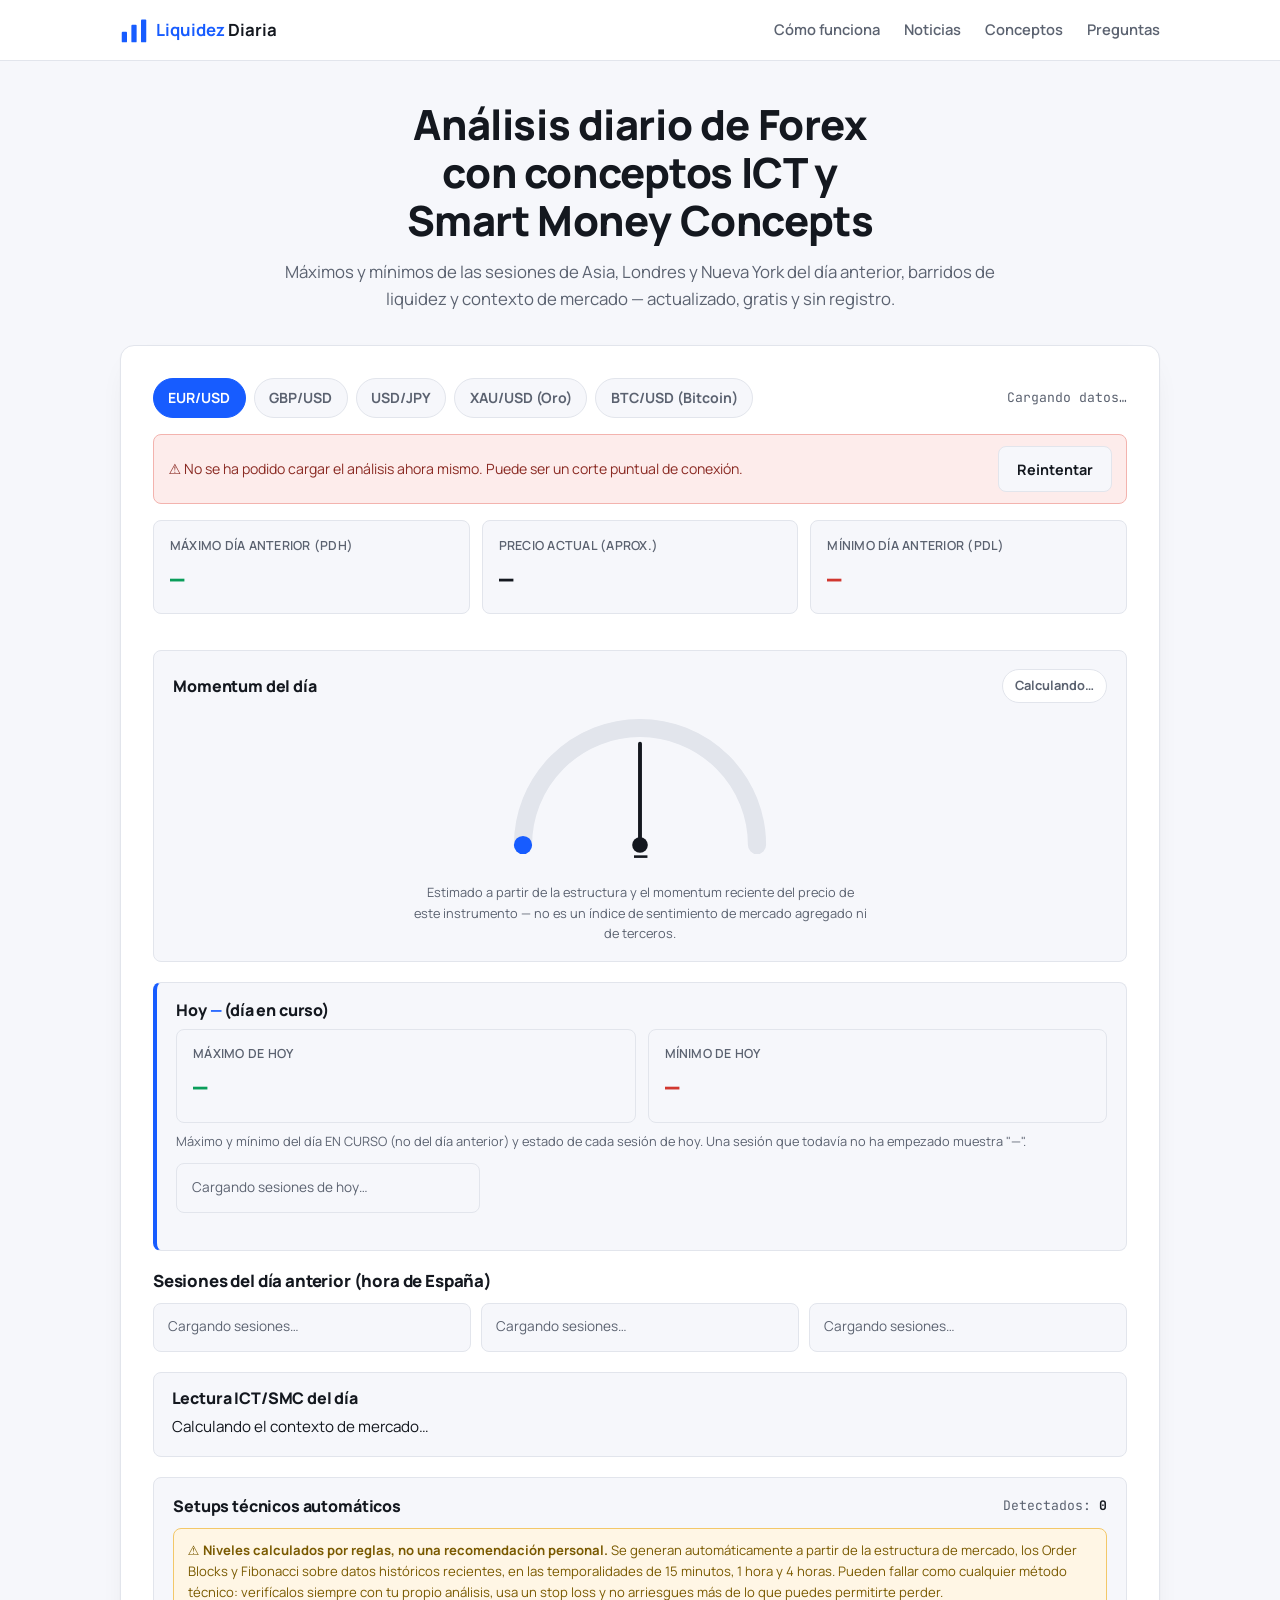
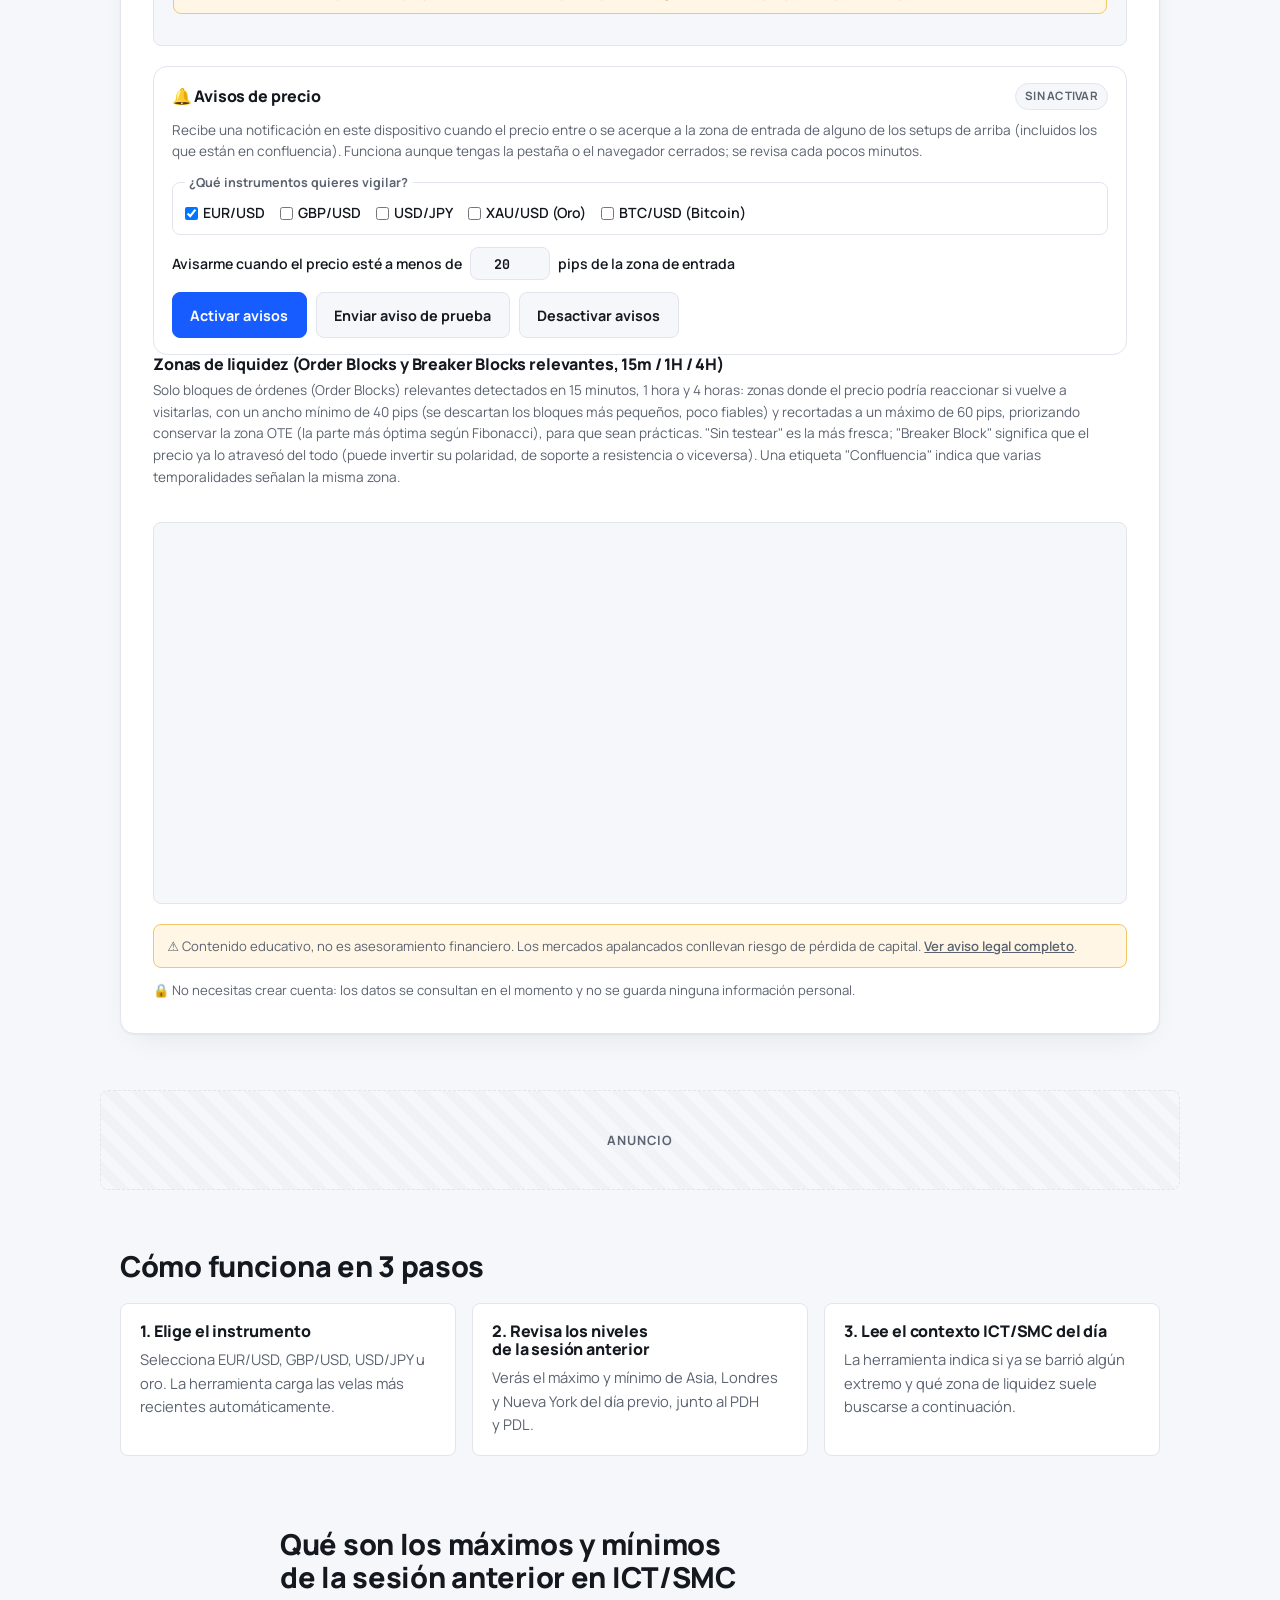
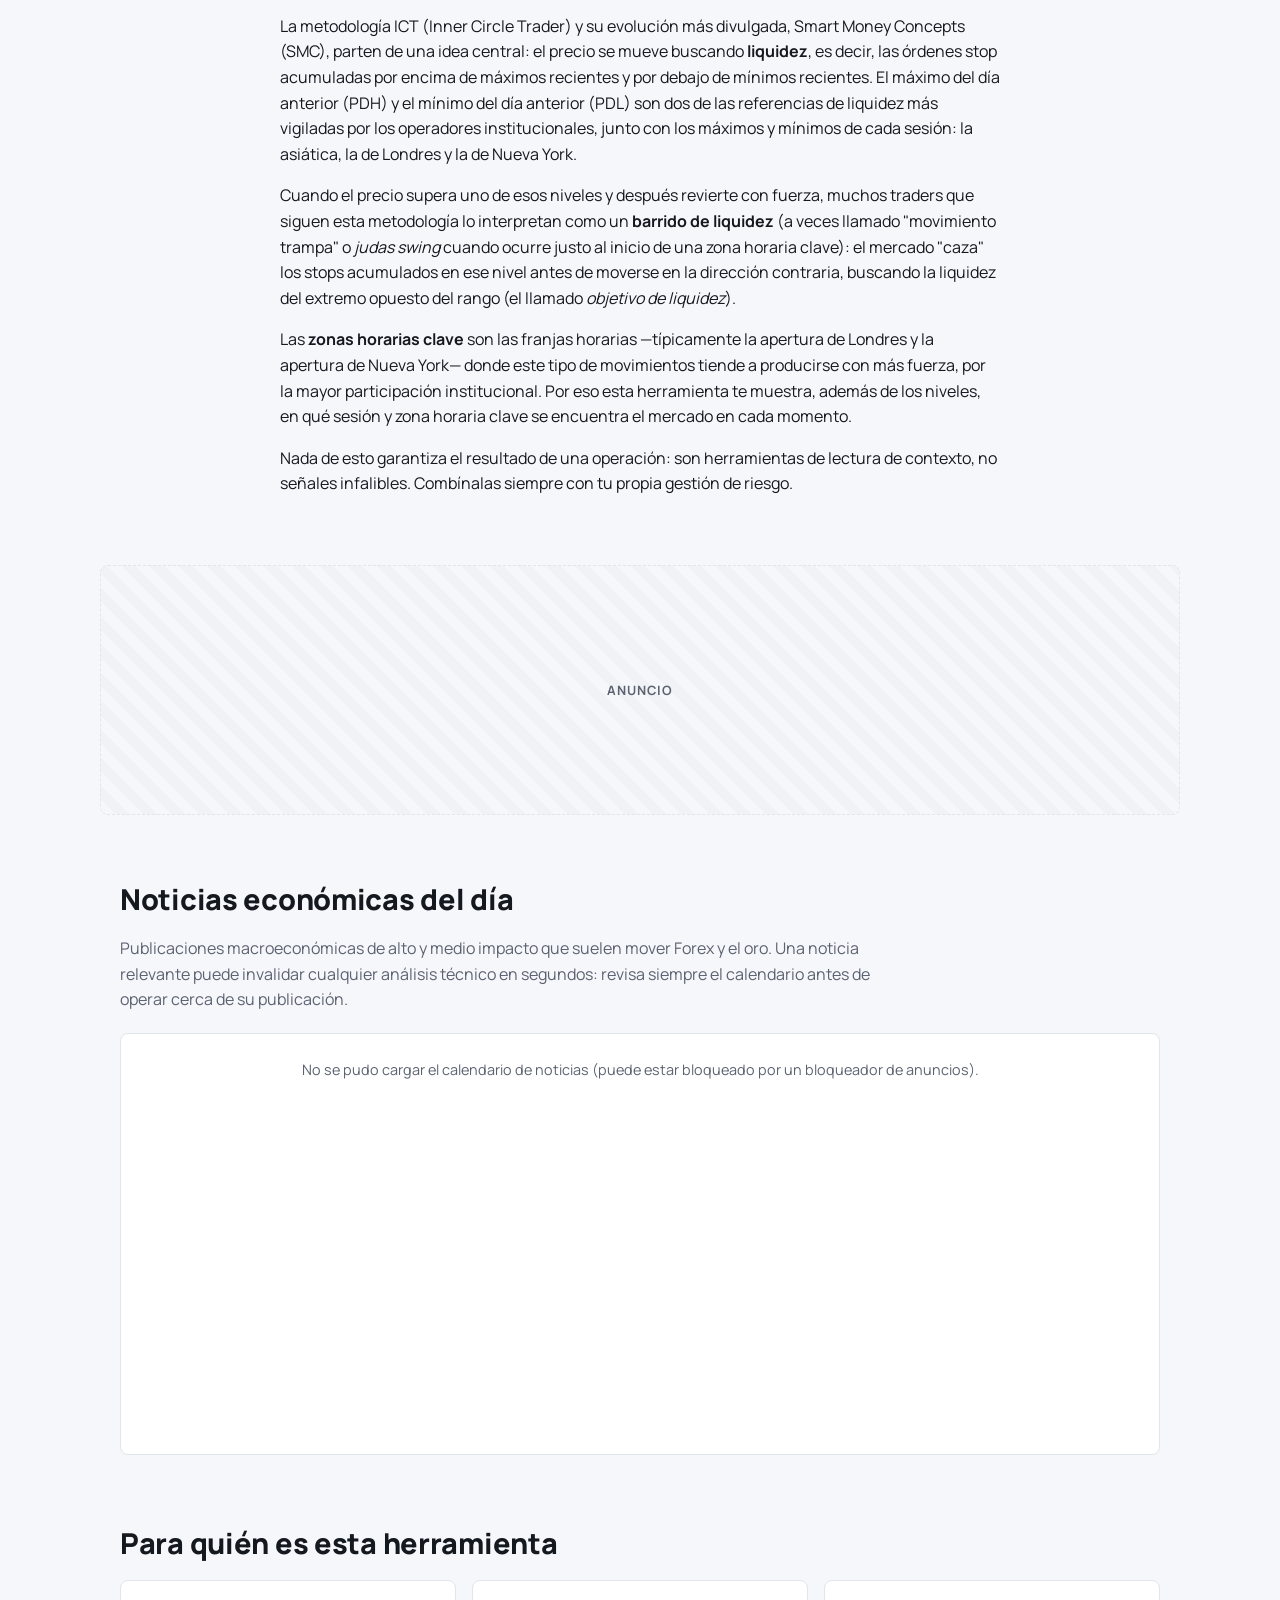
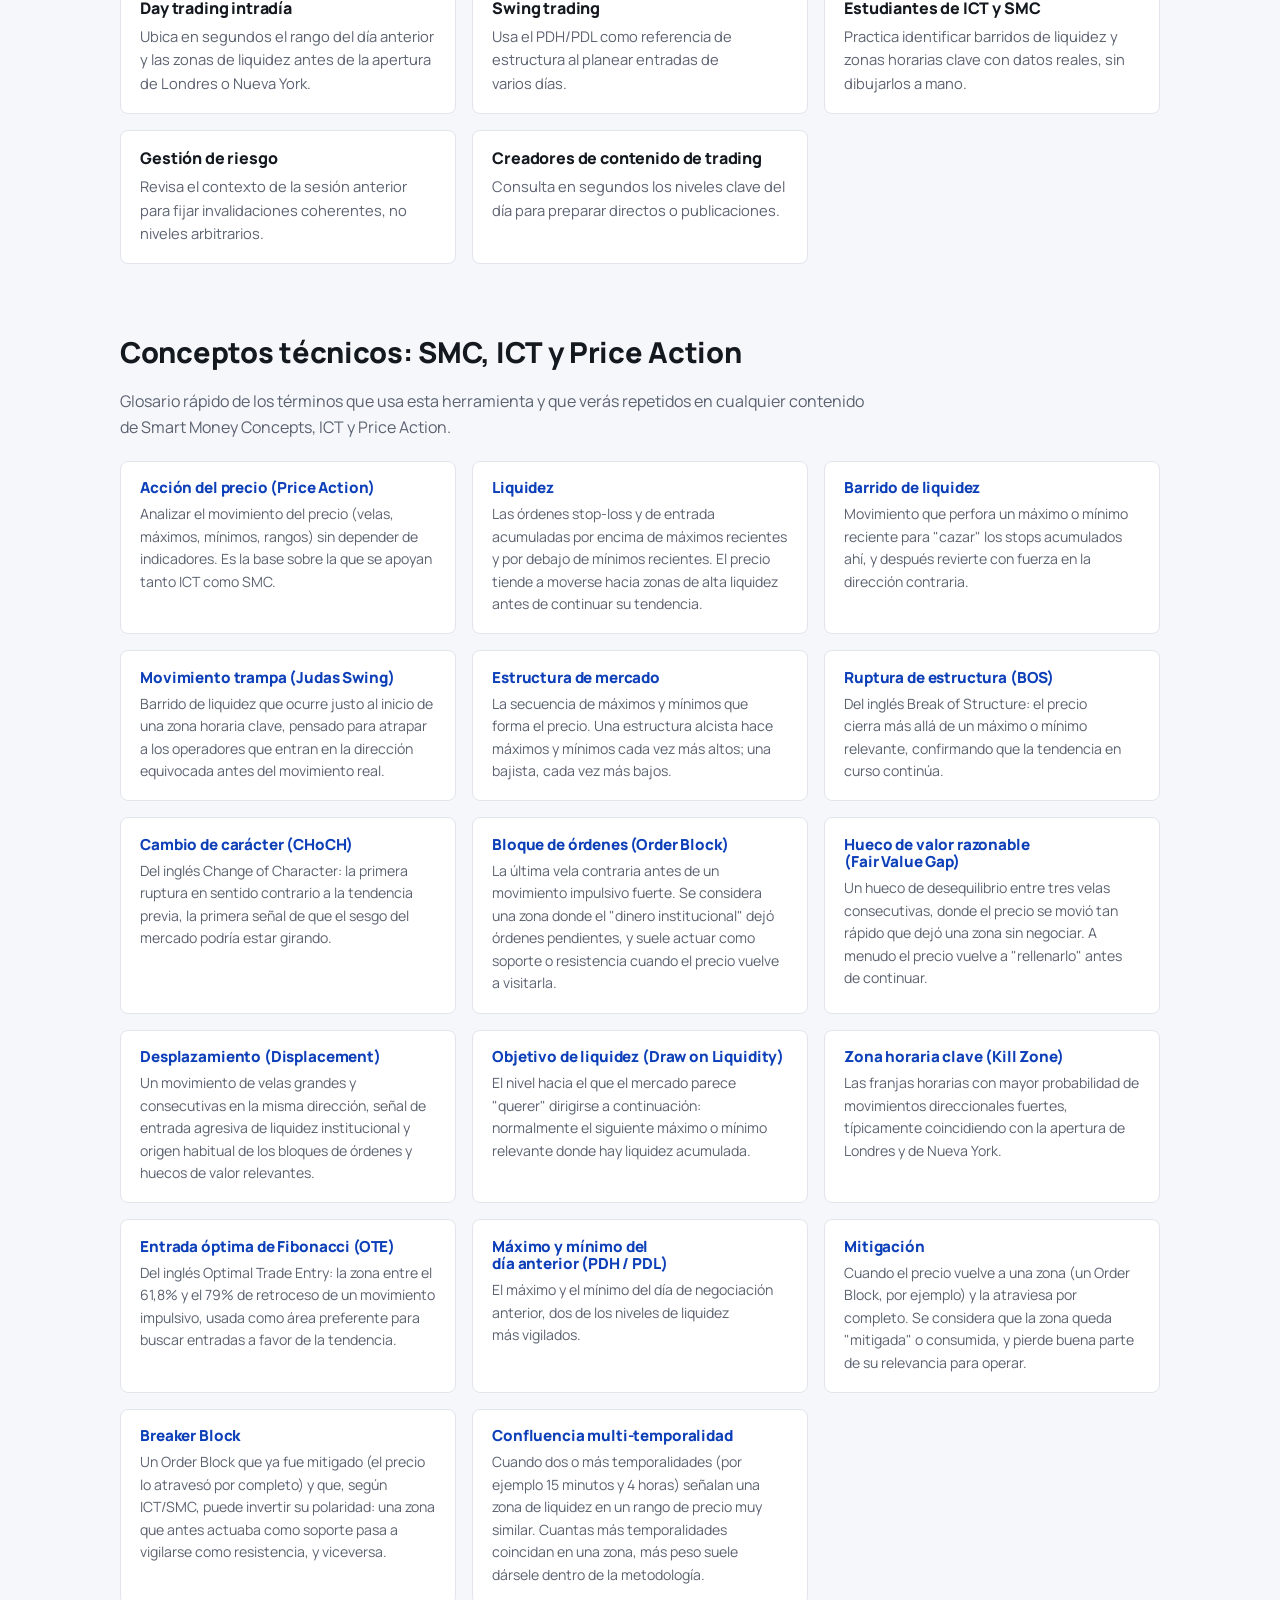
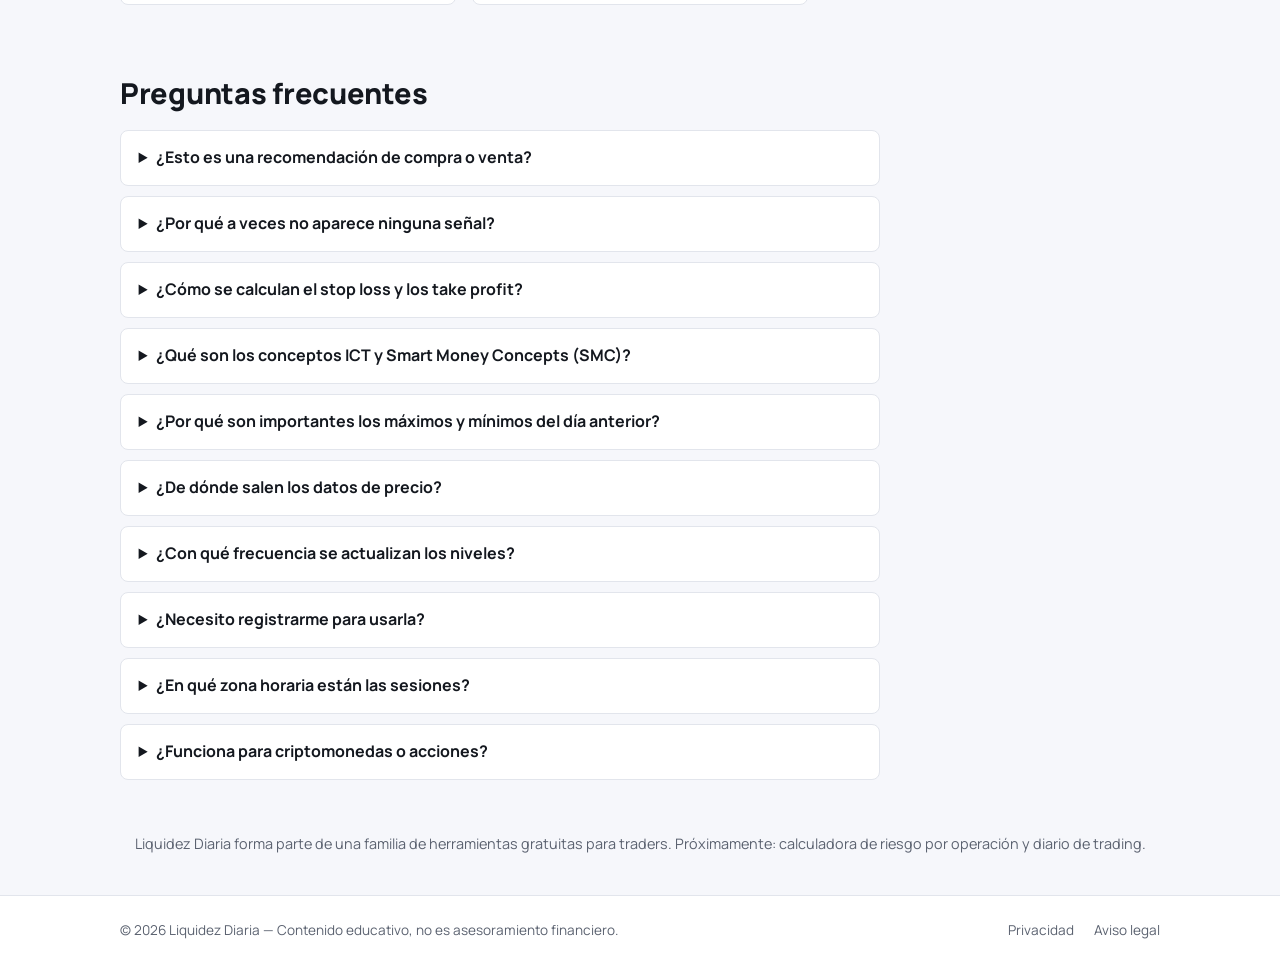
==== commit a63f9371: "Quitar FVG y filtrar Order Blocks pequenos en zonas de liquidez (index.html, main.js)" ====
--- a/index.html
+++ b/index.html
@@ -200,8 +200,8 @@
       </div>
 
       <div class="zonas-panel">
-        <h2>Zonas de liquidez (Order Blocks y FVG recientes, 15m / 1H / 4H)</h2>
-        <p class="zonas-intro">Los bloques de órdenes (Order Blocks) y los huecos de valor razonable (Fair Value Gaps, FVG) detectados en 15 minutos, 1 hora y 4 horas: zonas donde el precio podría reaccionar si vuelve a visitarlas, ya recortadas a un máximo de 60 pips, priorizando conservar la zona OTE (la parte más óptima según Fibonacci), para que sean prácticas. "Sin testear" es la más fresca; en un Order Block, "Breaker Block" significa que el precio ya lo atravesó del todo (puede invertir su polaridad); en un FVG, "Rellenado" significa que el precio ya cerró el hueco por completo. Una etiqueta "Confluencia" indica que varias temporalidades señalan la misma zona, o que un Order Block y un FVG coinciden en la misma zona.</p>
+        <h2>Zonas de liquidez (Order Blocks y Breaker Blocks relevantes, 15m / 1H / 4H)</h2>
+        <p class="zonas-intro">Solo bloques de órdenes (Order Blocks) relevantes detectados en 15 minutos, 1 hora y 4 horas: zonas donde el precio podría reaccionar si vuelve a visitarlas, con un ancho mínimo de 40 pips (se descartan los bloques más pequeños, poco fiables) y recortadas a un máximo de 60 pips, priorizando conservar la zona OTE (la parte más óptima según Fibonacci), para que sean prácticas. "Sin testear" es la más fresca; "Breaker Block" significa que el precio ya lo atravesó del todo (puede invertir su polaridad, de soporte a resistencia o viceversa). Una etiqueta "Confluencia" indica que varias temporalidades señalan la misma zona.</p>
         <p class="zonas-vacio" data-zonas-vacio hidden>Todavía no se han detectado zonas de liquidez claras con los datos disponibles.</p>
         <div class="zonas-liquidez-grid" data-zonas-liquidez></div>
       </div>
@@ -336,7 +336,7 @@
 </aside>
 
 <script defer src="lib/manifest.js?v=20260820f"></script>
-<script defer src="main.js?v=20260820f"></script>
+<script defer src="main.js?v=20260820g"></script>
 <script defer src="alertas.js?v=20260820f"></script>
 </body>
 </html>
